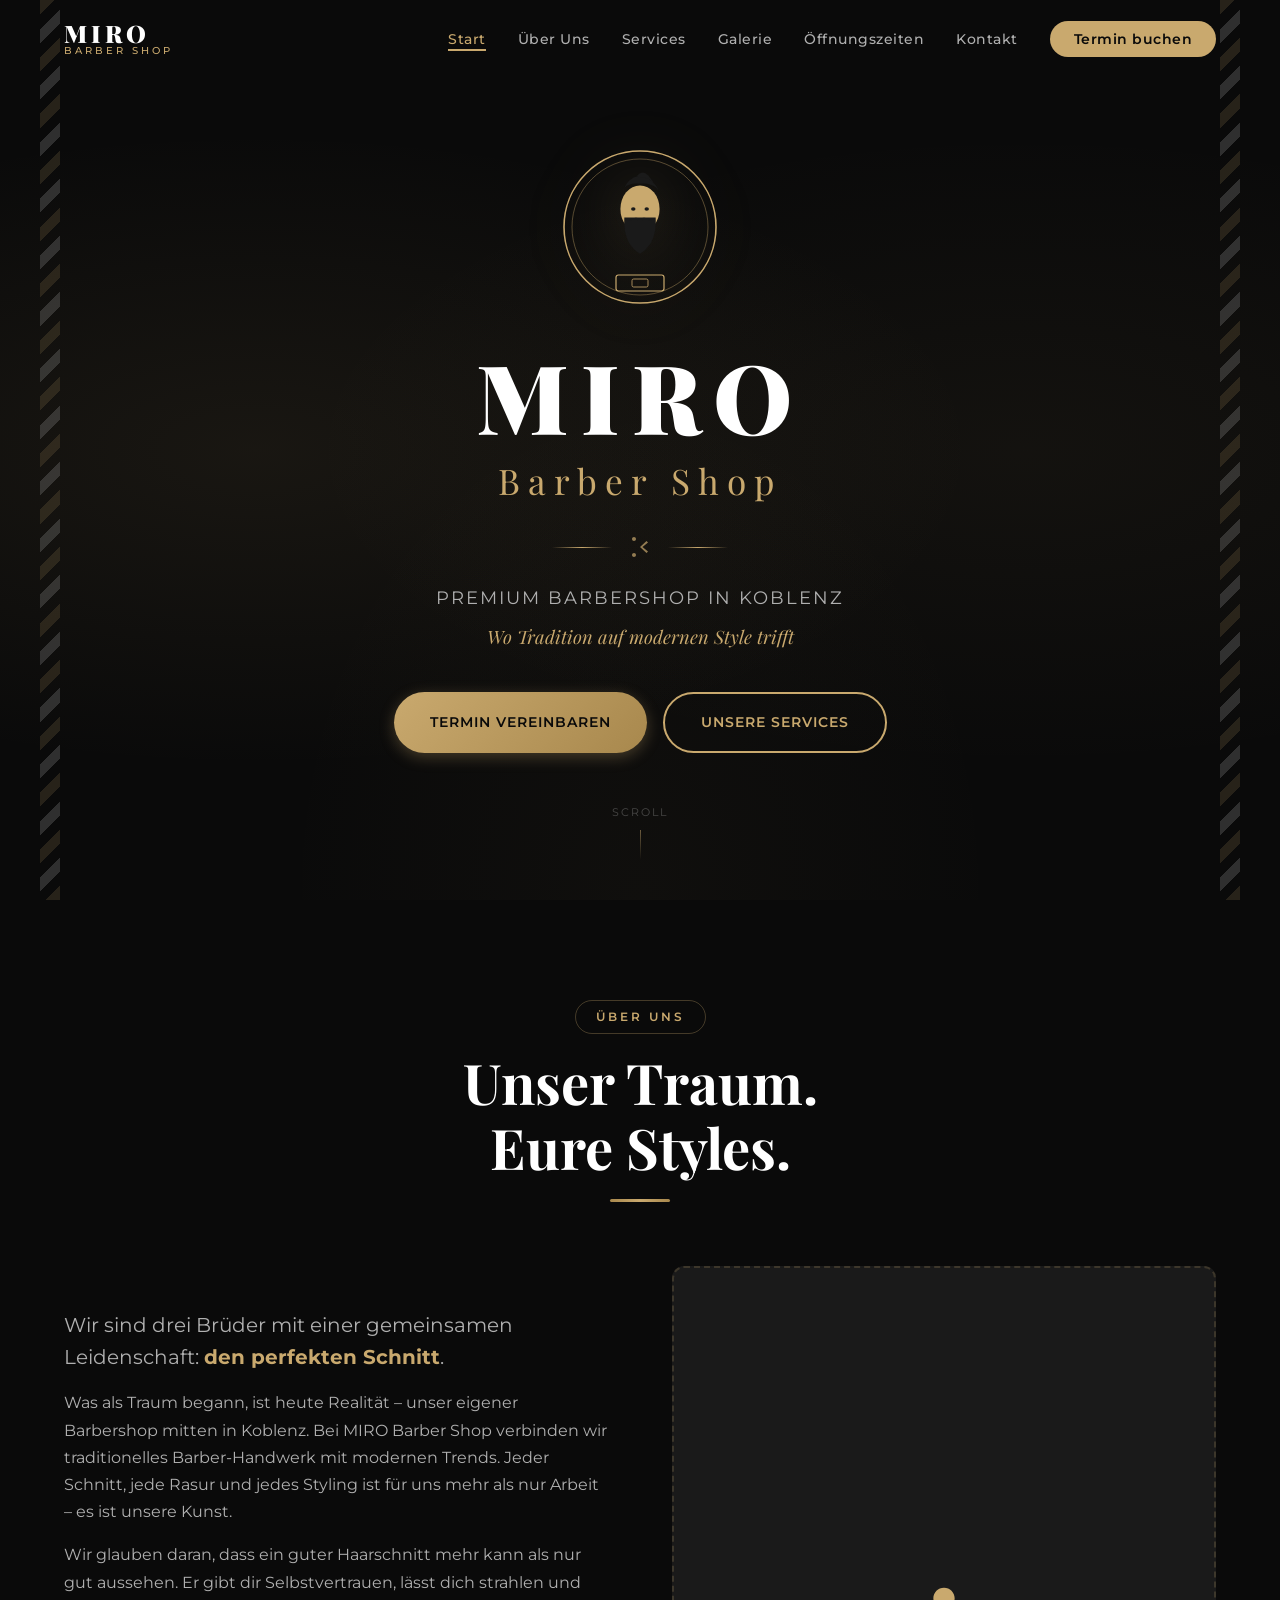
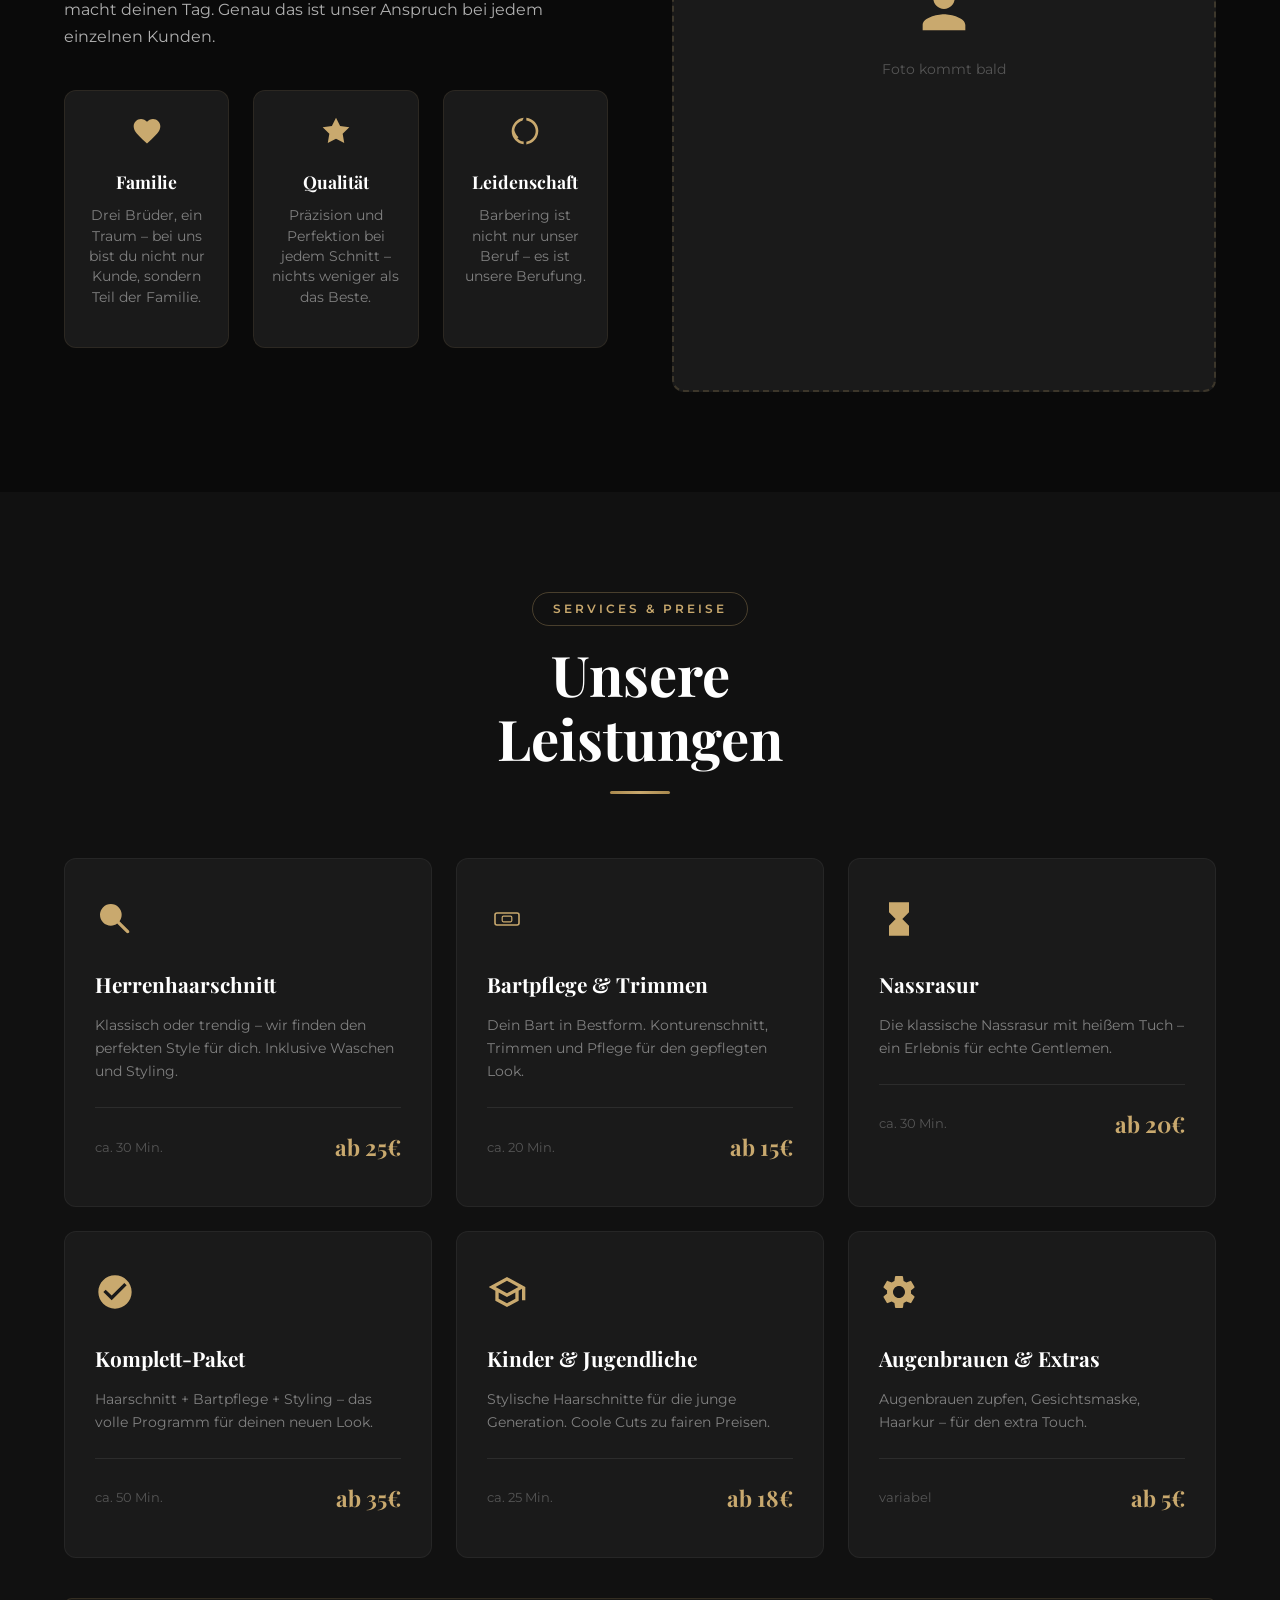
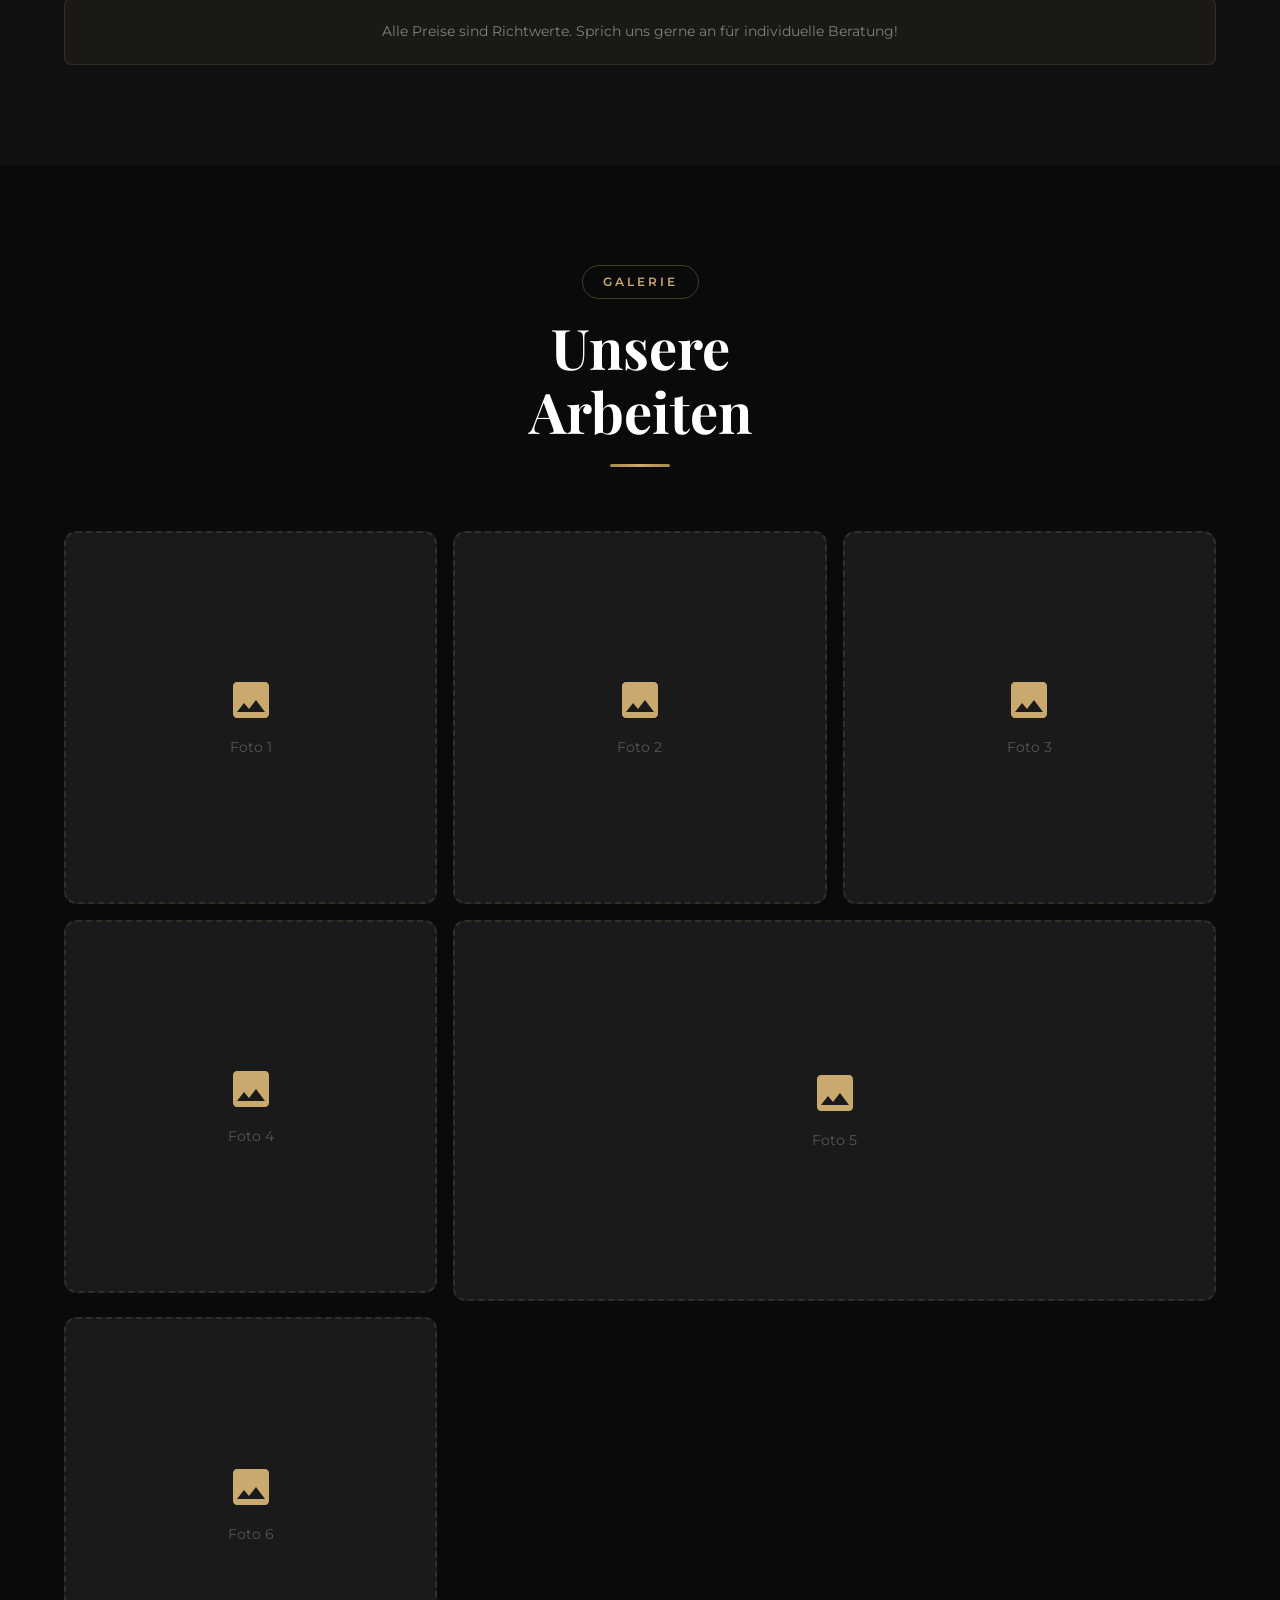
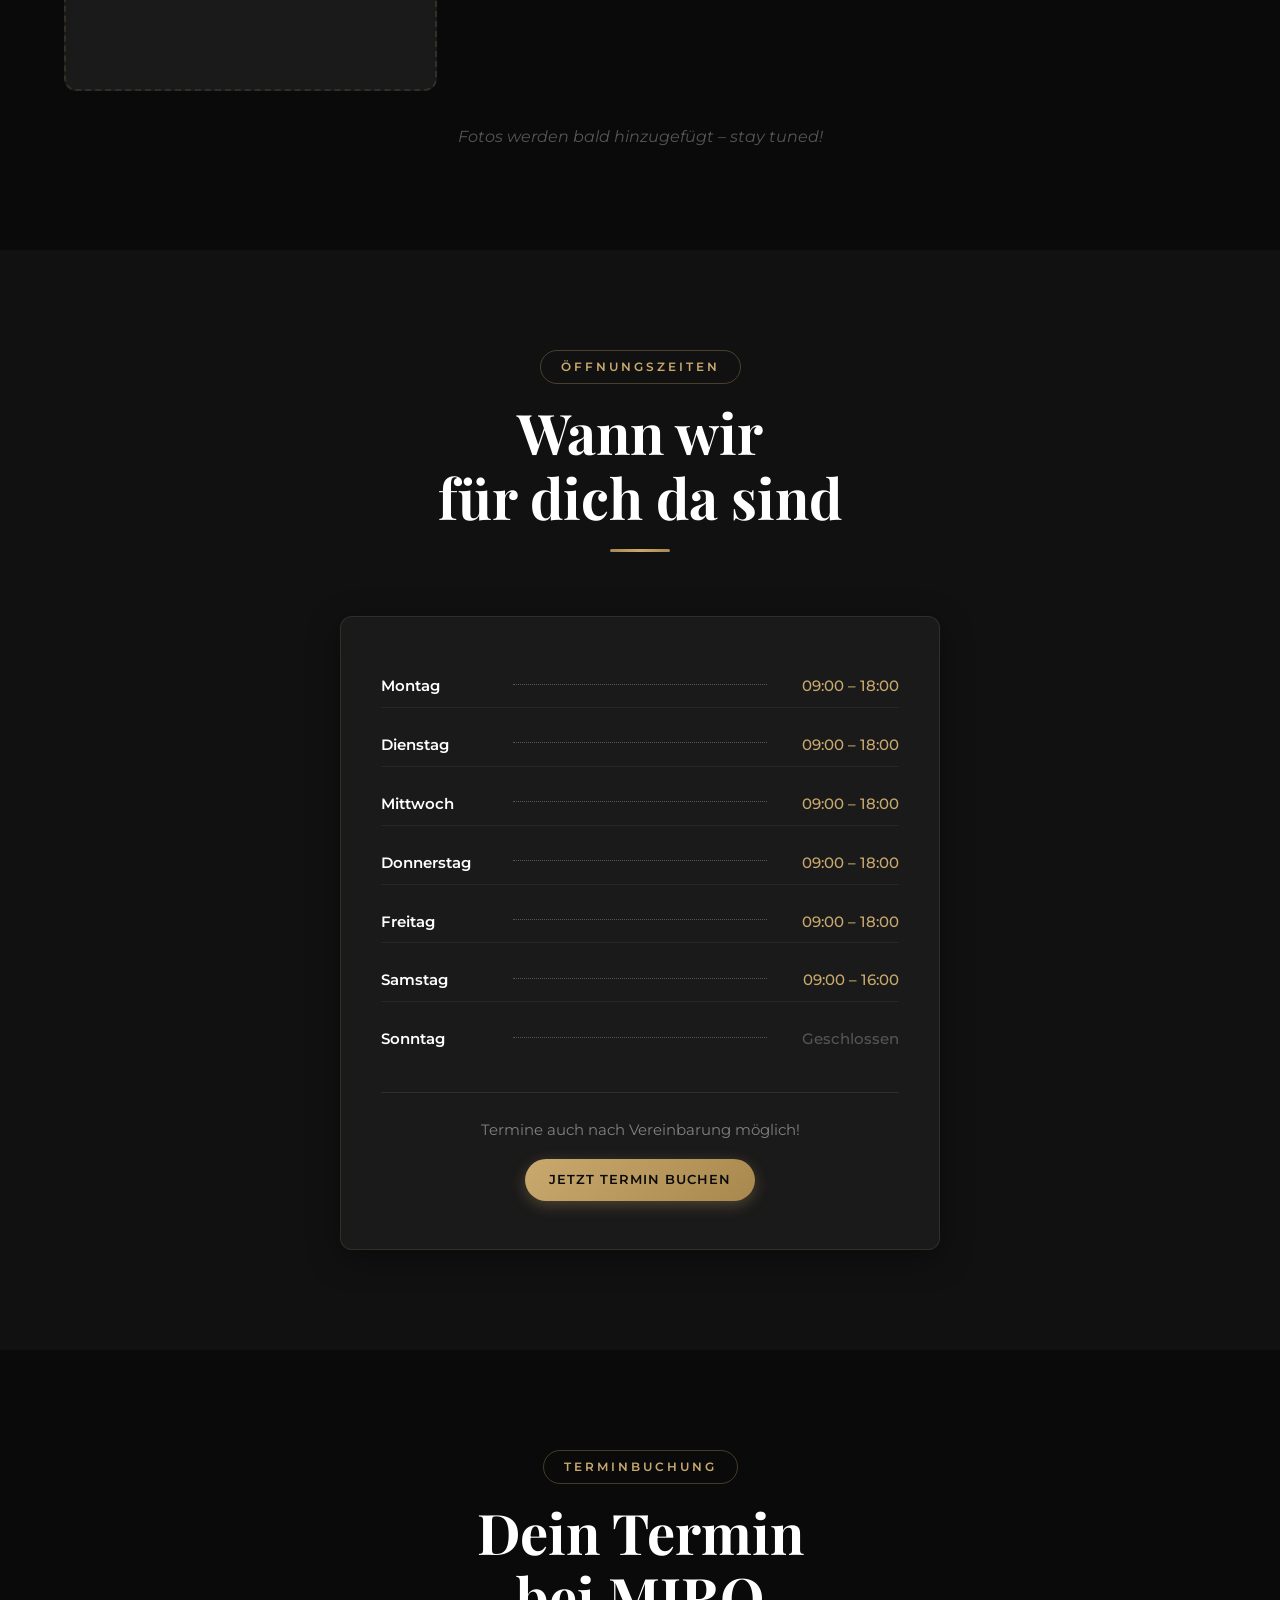
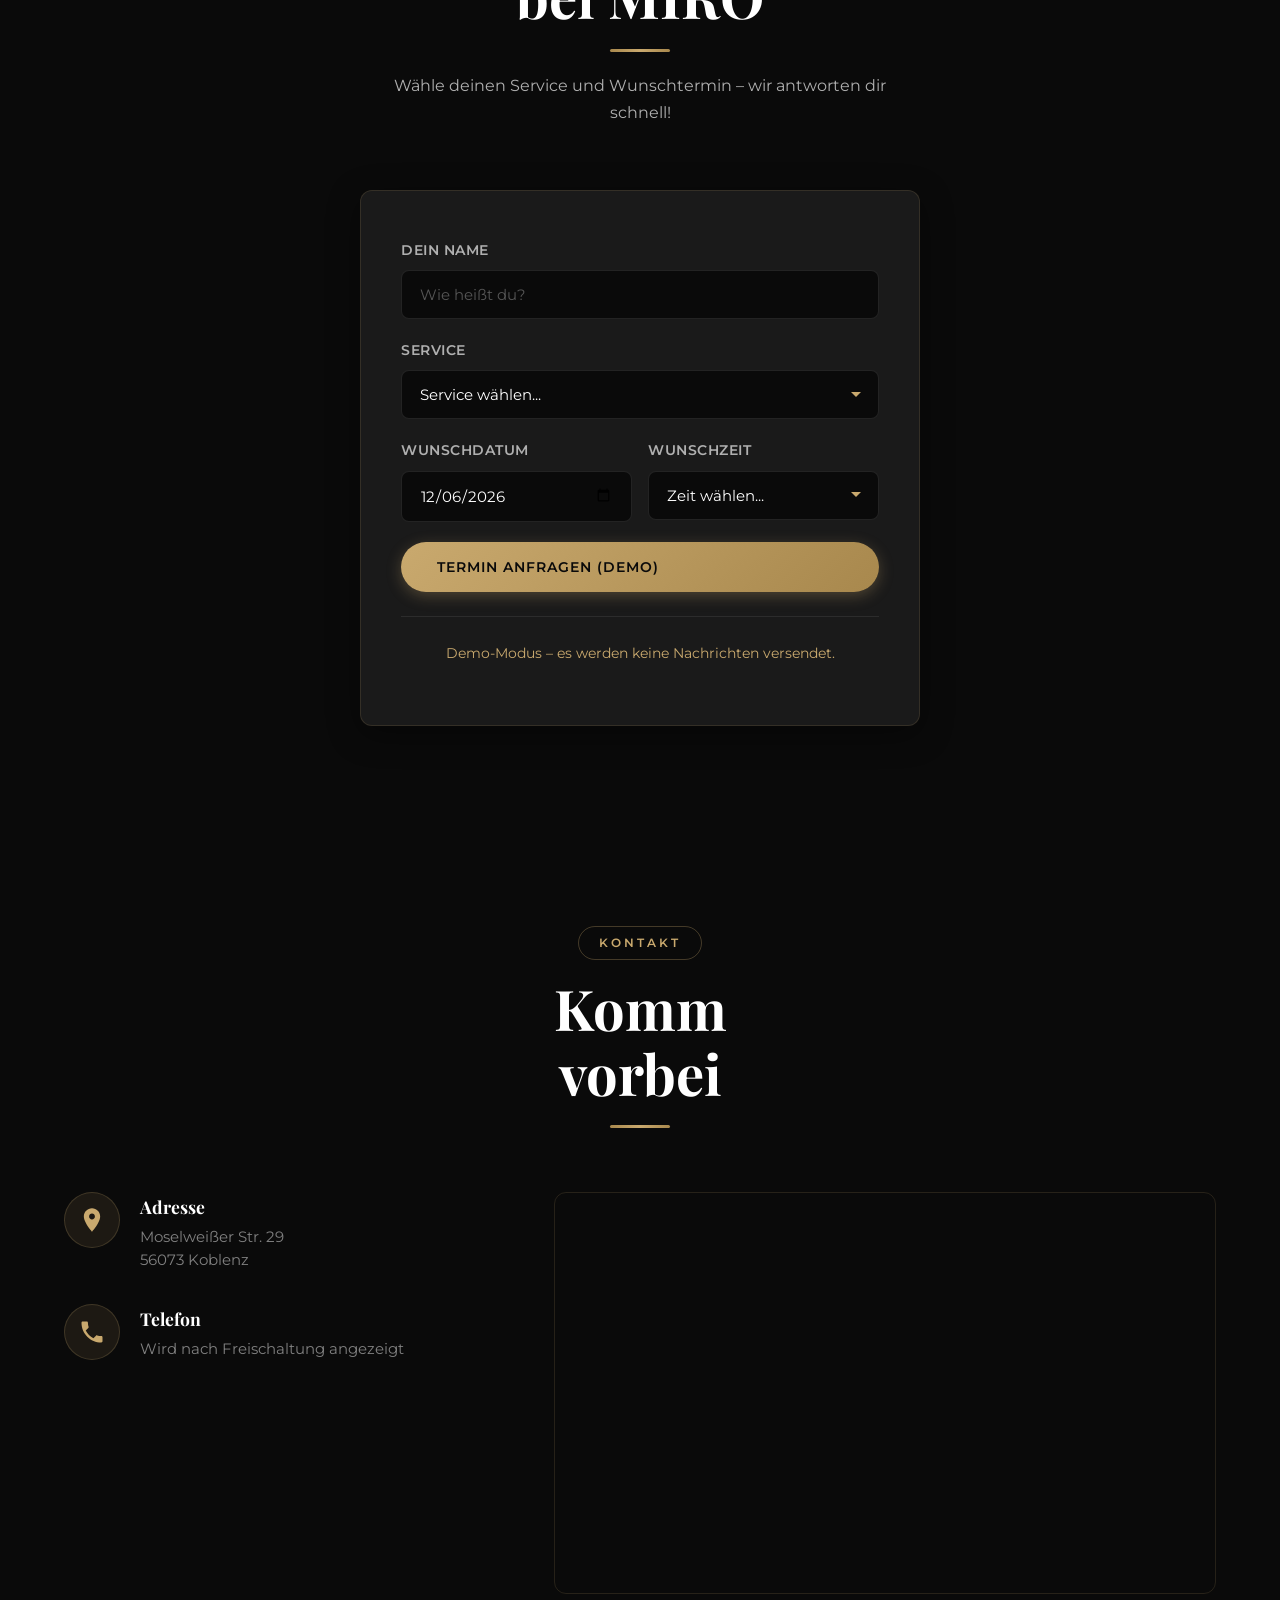
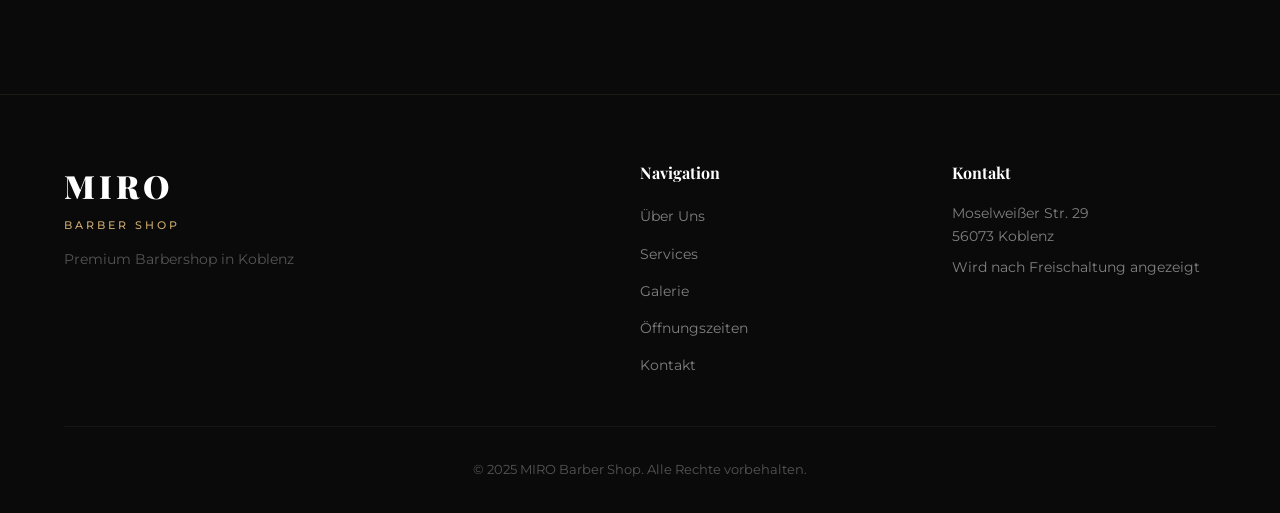
==== index.html @ 80a6acab "Disable all WhatsApp messaging and phone links (Demo-Modus) Prevent any messages from being sent to " ====
<!DOCTYPE html>
<html lang="de">
<head>
  <meta charset="UTF-8">
  <meta name="viewport" content="width=device-width, initial-scale=1.0">
  <title>MIRO Barber Shop | Premium Barbershop in Koblenz</title>
  <meta name="description" content="MIRO Barber Shop in Koblenz – Dein Premium-Barbershop für Herrenhaarschnitte, Bartpflege und klassische Rasuren. Moselweißer Str. 29, 56073 Koblenz.">
  <meta name="keywords" content="Barbershop Koblenz, Friseur Koblenz, Herrenfriseur, Bartpflege, Rasur, MIRO Barber Shop">
  <meta property="og:title" content="MIRO Barber Shop | Premium Barbershop in Koblenz">
  <meta property="og:description" content="Dein Premium-Barbershop für Herrenhaarschnitte, Bartpflege und klassische Rasuren in Koblenz.">
  <meta property="og:type" content="website">
  <link rel="preconnect" href="https://fonts.googleapis.com">
  <link rel="preconnect" href="https://fonts.gstatic.com" crossorigin>
  <link href="https://fonts.googleapis.com/css2?family=Playfair+Display:wght@400;700;900&family=Montserrat:wght@300;400;500;600;700&display=swap" rel="stylesheet">
  <link rel="stylesheet" href="css/style.css">
</head>
<body>

  <!-- Navigation -->
  <nav class="navbar" id="navbar">
    <div class="nav-container">
      <a href="#hero" class="nav-logo">
        <span class="logo-text">MIRO</span>
        <span class="logo-sub">Barber Shop</span>
      </a>
      <button class="nav-toggle" id="navToggle" aria-label="Menü öffnen">
        <span></span>
        <span></span>
        <span></span>
      </button>
      <ul class="nav-menu" id="navMenu">
        <li><a href="#hero" class="nav-link">Start</a></li>
        <li><a href="#about" class="nav-link">Über Uns</a></li>
        <li><a href="#services" class="nav-link">Services</a></li>
        <li><a href="#gallery" class="nav-link">Galerie</a></li>
        <li><a href="#hours" class="nav-link">Öffnungszeiten</a></li>
        <li><a href="#contact" class="nav-link">Kontakt</a></li>
        <li><a href="#booking" class="nav-link nav-cta">Termin buchen</a></li>
      </ul>
    </div>
  </nav>

  <!-- Hero Section -->
  <section class="hero" id="hero">
    <div class="hero-bg-animation"></div>
    <div class="barber-pole barber-pole-left"></div>
    <div class="barber-pole barber-pole-right"></div>
    <div class="hero-content">
      <div class="hero-logo">
        <svg viewBox="0 0 200 200" class="logo-svg" aria-label="MIRO Barber Shop Logo">
          <circle cx="100" cy="100" r="95" fill="none" stroke="#c9a96e" stroke-width="2"/>
          <circle cx="100" cy="100" r="85" fill="none" stroke="#c9a96e" stroke-width="0.5"/>
          <!-- Stylized barber silhouette -->
          <g transform="translate(100,95) scale(0.7)">
            <!-- Head -->
            <ellipse cx="0" cy="-25" rx="35" ry="42" fill="#c9a96e"/>
            <!-- Hair -->
            <path d="M-30,-55 Q-25,-80 0,-85 Q25,-80 35,-55 Q30,-65 20,-68 Q10,-72 0,-70 Q-10,-72 -20,-68 Q-30,-65 -30,-55Z" fill="#1a1a1a"/>
            <path d="M-5,-85 Q5,-95 15,-85 Q20,-78 25,-72 Q15,-80 5,-82 Q-5,-80 -5,-85Z" fill="#1a1a1a"/>
            <!-- Beard -->
            <path d="M-28,-10 Q-30,15 -20,35 Q-10,50 0,55 Q10,50 20,35 Q30,15 28,-10" fill="#1a1a1a"/>
            <!-- Mustache -->
            <path d="M-20,-5 Q-10,-12 0,-8 Q10,-12 20,-5 Q10,-2 0,-5 Q-10,-2 -20,-5Z" fill="#1a1a1a"/>
            <!-- Eyes -->
            <ellipse cx="-12" cy="-25" rx="4" ry="3" fill="#1a1a1a"/>
            <ellipse cx="12" cy="-25" rx="4" ry="3" fill="#1a1a1a"/>
          </g>
          <!-- Razor blade decoration -->
          <rect x="70" y="160" width="60" height="20" rx="3" fill="none" stroke="#c9a96e" stroke-width="1.5"/>
          <rect x="90" y="165" width="20" height="10" rx="2" fill="none" stroke="#c9a96e" stroke-width="1"/>
        </svg>
      </div>
      <h1 class="hero-title">
        <span class="title-line title-line-1">MIRO</span>
        <span class="title-line title-line-2">Barber Shop</span>
      </h1>
      <div class="hero-divider">
        <span class="divider-line"></span>
        <svg class="divider-scissors" viewBox="0 0 24 24" width="24" height="24">
          <path d="M6 2C4.9 2 4 2.9 4 4S4.9 6 6 6 8 5.1 8 4 7.1 2 6 2ZM6 18C4.9 18 4 18.9 4 20S4.9 22 6 22 8 21.1 8 20 7.1 18 6 18ZM14.5 12L20 7.5 18.5 6 12 12 18.5 18 20 16.5 14.5 12Z" fill="#c9a96e"/>
        </svg>
        <span class="divider-line"></span>
      </div>
      <p class="hero-subtitle">Premium Barbershop in Koblenz</p>
      <p class="hero-tagline">Wo Tradition auf modernen Style trifft</p>
      <div class="hero-cta-group">
        <a href="#booking" class="btn btn-primary">Termin vereinbaren</a>
        <a href="#services" class="btn btn-outline">Unsere Services</a>
      </div>
    </div>
    <div class="hero-scroll-indicator">
      <span>Scroll</span>
      <div class="scroll-arrow"></div>
    </div>
  </section>

  <!-- About Section -->
  <section class="section about" id="about">
    <div class="container">
      <div class="section-header fade-in">
        <span class="section-tag">Über Uns</span>
        <h2 class="section-title">Unser Traum.<br>Eure Styles.</h2>
        <div class="section-divider"></div>
      </div>
      <div class="about-grid">
        <div class="about-text fade-in">
          <p class="about-lead">Wir sind drei Brüder mit einer gemeinsamen Leidenschaft: <strong>den perfekten Schnitt</strong>.</p>
          <p>Was als Traum begann, ist heute Realität – unser eigener Barbershop mitten in Koblenz. Bei MIRO Barber Shop verbinden wir traditionelles Barber-Handwerk mit modernen Trends. Jeder Schnitt, jede Rasur und jedes Styling ist für uns mehr als nur Arbeit – es ist unsere Kunst.</p>
          <p>Wir glauben daran, dass ein guter Haarschnitt mehr kann als nur gut aussehen. Er gibt dir Selbstvertrauen, lässt dich strahlen und macht deinen Tag. Genau das ist unser Anspruch bei jedem einzelnen Kunden.</p>
          <div class="about-values">
            <div class="value-item fade-in">
              <div class="value-icon">
                <svg viewBox="0 0 24 24" width="32" height="32"><path d="M12 21.35l-1.45-1.32C5.4 15.36 2 12.28 2 8.5 2 5.42 4.42 3 7.5 3c1.74 0 3.41.81 4.5 2.09C13.09 3.81 14.76 3 16.5 3 19.58 3 22 5.42 22 8.5c0 3.78-3.4 6.86-8.55 11.54L12 21.35z" fill="#c9a96e"/></svg>
              </div>
              <h3>Familie</h3>
              <p>Drei Brüder, ein Traum – bei uns bist du nicht nur Kunde, sondern Teil der Familie.</p>
            </div>
            <div class="value-item fade-in">
              <div class="value-icon">
                <svg viewBox="0 0 24 24" width="32" height="32"><path d="M12 2L15.09 8.26 22 9.27 17 14.14 18.18 21.02 12 17.77 5.82 21.02 7 14.14 2 9.27 8.91 8.26 12 2Z" fill="#c9a96e"/></svg>
              </div>
              <h3>Qualität</h3>
              <p>Präzision und Perfektion bei jedem Schnitt – nichts weniger als das Beste.</p>
            </div>
            <div class="value-item fade-in">
              <div class="value-icon">
                <svg viewBox="0 0 24 24" width="32" height="32"><path d="M13 2.05v2.02c3.95.49 7 3.85 7 7.93 0 3.21-1.92 6-4.72 7.28L13 20v2.05c4.95-.5 8.82-4.72 8.96-9.81L22 12c0-5.18-3.95-9.45-9-9.95zM3.94 11H2.02c.26 2.84 1.65 5.33 3.7 7.04l1.42-1.42C5.69 15.3 4.45 13.3 3.94 11zM11 2.05C6.05 2.55 2.18 6.77 2.04 11.86L2 12c0 5.18 3.95 9.45 9 9.95v-2.02c-3.95-.49-7-3.85-7-7.93 0-3.73 2.56-6.87 6.02-7.75L11 2.05z" fill="#c9a96e"/></svg>
              </div>
              <h3>Leidenschaft</h3>
              <p>Barbering ist nicht nur unser Beruf – es ist unsere Berufung.</p>
            </div>
          </div>
        </div>
        <div class="about-image fade-in">
          <div class="about-image-placeholder">
            <svg viewBox="0 0 24 24" width="64" height="64"><path d="M12 12c2.21 0 4-1.79 4-4s-1.79-4-4-4-4 1.79-4 4 1.79 4 4 4zm0 2c-2.67 0-8 1.34-8 4v2h16v-2c0-2.66-5.33-4-8-4z" fill="#c9a96e"/></svg>
            <p>Foto kommt bald</p>
          </div>
        </div>
      </div>
    </div>
  </section>

  <!-- Services Section -->
  <section class="section services" id="services">
    <div class="container">
      <div class="section-header fade-in">
        <span class="section-tag">Services & Preise</span>
        <h2 class="section-title">Unsere<br>Leistungen</h2>
        <div class="section-divider"></div>
      </div>
      <div class="services-grid">
        <div class="service-card fade-in">
          <div class="service-icon">
            <svg viewBox="0 0 24 24" width="40" height="40"><path d="M9.5 16q-2.725 0-4.612-1.888T3 9.5q0-2.725 1.888-4.612T9.5 3q2.725 0 4.613 1.888T16 9.5q0 1.1-.35 2.075T14.7 13.3l5.6 5.6q.275.275.275.7t-.275.7q-.275.275-.7.275t-.7-.275l-5.6-5.6q-.75.6-1.725.95T9.5 16z" fill="#c9a96e"/></svg>
          </div>
          <h3 class="service-name">Herrenhaarschnitt</h3>
          <p class="service-desc">Klassisch oder trendig – wir finden den perfekten Style für dich. Inklusive Waschen und Styling.</p>
          <div class="service-details">
            <span class="service-duration">ca. 30 Min.</span>
            <span class="service-price">ab 25&euro;</span>
          </div>
        </div>

        <div class="service-card fade-in">
          <div class="service-icon">
            <svg viewBox="0 0 100 100" width="40" height="40"><rect x="20" y="35" width="60" height="30" rx="5" fill="none" stroke="#c9a96e" stroke-width="4"/><rect x="38" y="43" width="24" height="14" rx="3" fill="none" stroke="#c9a96e" stroke-width="3"/></svg>
          </div>
          <h3 class="service-name">Bartpflege & Trimmen</h3>
          <p class="service-desc">Dein Bart in Bestform. Konturenschnitt, Trimmen und Pflege für den gepflegten Look.</p>
          <div class="service-details">
            <span class="service-duration">ca. 20 Min.</span>
            <span class="service-price">ab 15&euro;</span>
          </div>
        </div>

        <div class="service-card fade-in">
          <div class="service-icon">
            <svg viewBox="0 0 24 24" width="40" height="40"><path d="M6 2v6h.01L6 8.01 10 12l-4 4 .01.01H6V22h12v-5.99h-.01L18 16l-4-4 4-3.99-.01-.01H18V2H6z" fill="#c9a96e"/></svg>
          </div>
          <h3 class="service-name">Nassrasur</h3>
          <p class="service-desc">Die klassische Nassrasur mit heißem Tuch – ein Erlebnis für echte Gentlemen.</p>
          <div class="service-details">
            <span class="service-duration">ca. 30 Min.</span>
            <span class="service-price">ab 20&euro;</span>
          </div>
        </div>

        <div class="service-card fade-in">
          <div class="service-icon">
            <svg viewBox="0 0 24 24" width="40" height="40"><path d="M12 2C6.48 2 2 6.48 2 12s4.48 10 10 10 10-4.48 10-10S17.52 2 12 2zm-2 15l-5-5 1.41-1.41L10 14.17l7.59-7.59L19 8l-9 9z" fill="#c9a96e"/></svg>
          </div>
          <h3 class="service-name">Komplett-Paket</h3>
          <p class="service-desc">Haarschnitt + Bartpflege + Styling – das volle Programm für deinen neuen Look.</p>
          <div class="service-details">
            <span class="service-duration">ca. 50 Min.</span>
            <span class="service-price">ab 35&euro;</span>
          </div>
        </div>

        <div class="service-card fade-in">
          <div class="service-icon">
            <svg viewBox="0 0 24 24" width="40" height="40"><path d="M12 3L1 9l4 2.18v6L12 21l7-3.82v-6l2-1.09V17h2V9L12 3zm6.82 6L12 12.72 5.18 9 12 5.28 18.82 9zM17 15.99l-5 2.73-5-2.73v-3.72L12 15l5-2.73v3.72z" fill="#c9a96e"/></svg>
          </div>
          <h3 class="service-name">Kinder & Jugendliche</h3>
          <p class="service-desc">Stylische Haarschnitte für die junge Generation. Coole Cuts zu fairen Preisen.</p>
          <div class="service-details">
            <span class="service-duration">ca. 25 Min.</span>
            <span class="service-price">ab 18&euro;</span>
          </div>
        </div>

        <div class="service-card fade-in">
          <div class="service-icon">
            <svg viewBox="0 0 24 24" width="40" height="40"><path d="M19.14 12.94c.04-.3.06-.61.06-.94 0-.32-.02-.64-.07-.94l2.03-1.58a.49.49 0 00.12-.61l-1.92-3.32a.488.488 0 00-.59-.22l-2.39.96c-.5-.38-1.03-.7-1.62-.94l-.36-2.54a.484.484 0 00-.48-.41h-3.84c-.24 0-.43.17-.47.41l-.36 2.54c-.59.24-1.13.57-1.62.94l-2.39-.96c-.22-.08-.47 0-.59.22L2.74 8.87c-.12.21-.08.47.12.61l2.03 1.58c-.05.3-.07.62-.07.94s.02.64.07.94l-2.03 1.58a.49.49 0 00-.12.61l1.92 3.32c.12.22.37.29.59.22l2.39-.96c.5.38 1.03.7 1.62.94l.36 2.54c.05.24.24.41.48.41h3.84c.24 0 .44-.17.47-.41l.36-2.54c.59-.24 1.13-.56 1.62-.94l2.39.96c.22.08.47 0 .59-.22l1.92-3.32c.12-.22.07-.47-.12-.61l-2.01-1.58zM12 15.6c-1.98 0-3.6-1.62-3.6-3.6s1.62-3.6 3.6-3.6 3.6 1.62 3.6 3.6-1.62 3.6-3.6 3.6z" fill="#c9a96e"/></svg>
          </div>
          <h3 class="service-name">Augenbrauen & Extras</h3>
          <p class="service-desc">Augenbrauen zupfen, Gesichtsmaske, Haarkur – für den extra Touch.</p>
          <div class="service-details">
            <span class="service-duration">variabel</span>
            <span class="service-price">ab 5&euro;</span>
          </div>
        </div>
      </div>
      <div class="services-note fade-in">
        <p>Alle Preise sind Richtwerte. Sprich uns gerne an für individuelle Beratung!</p>
      </div>
    </div>
  </section>

  <!-- Gallery Section -->
  <section class="section gallery" id="gallery">
    <div class="container">
      <div class="section-header fade-in">
        <span class="section-tag">Galerie</span>
        <h2 class="section-title">Unsere<br>Arbeiten</h2>
        <div class="section-divider"></div>
      </div>
      <div class="gallery-grid">
        <div class="gallery-item fade-in">
          <div class="gallery-placeholder">
            <svg viewBox="0 0 24 24" width="48" height="48"><path d="M21 19V5c0-1.1-.9-2-2-2H5c-1.1 0-2 .9-2 2v14c0 1.1.9 2 2 2h14c1.1 0 2-.9 2-2zM8.5 13.5l2.5 3.01L14.5 12l4.5 6H5l3.5-4.5z" fill="#c9a96e"/></svg>
            <span>Foto 1</span>
          </div>
        </div>
        <div class="gallery-item fade-in">
          <div class="gallery-placeholder">
            <svg viewBox="0 0 24 24" width="48" height="48"><path d="M21 19V5c0-1.1-.9-2-2-2H5c-1.1 0-2 .9-2 2v14c0 1.1.9 2 2 2h14c1.1 0 2-.9 2-2zM8.5 13.5l2.5 3.01L14.5 12l4.5 6H5l3.5-4.5z" fill="#c9a96e"/></svg>
            <span>Foto 2</span>
          </div>
        </div>
        <div class="gallery-item fade-in">
          <div class="gallery-placeholder">
            <svg viewBox="0 0 24 24" width="48" height="48"><path d="M21 19V5c0-1.1-.9-2-2-2H5c-1.1 0-2 .9-2 2v14c0 1.1.9 2 2 2h14c1.1 0 2-.9 2-2zM8.5 13.5l2.5 3.01L14.5 12l4.5 6H5l3.5-4.5z" fill="#c9a96e"/></svg>
            <span>Foto 3</span>
          </div>
        </div>
        <div class="gallery-item fade-in">
          <div class="gallery-placeholder">
            <svg viewBox="0 0 24 24" width="48" height="48"><path d="M21 19V5c0-1.1-.9-2-2-2H5c-1.1 0-2 .9-2 2v14c0 1.1.9 2 2 2h14c1.1 0 2-.9 2-2zM8.5 13.5l2.5 3.01L14.5 12l4.5 6H5l3.5-4.5z" fill="#c9a96e"/></svg>
            <span>Foto 4</span>
          </div>
        </div>
        <div class="gallery-item gallery-item-wide fade-in">
          <div class="gallery-placeholder">
            <svg viewBox="0 0 24 24" width="48" height="48"><path d="M21 19V5c0-1.1-.9-2-2-2H5c-1.1 0-2 .9-2 2v14c0 1.1.9 2 2 2h14c1.1 0 2-.9 2-2zM8.5 13.5l2.5 3.01L14.5 12l4.5 6H5l3.5-4.5z" fill="#c9a96e"/></svg>
            <span>Foto 5</span>
          </div>
        </div>
        <div class="gallery-item fade-in">
          <div class="gallery-placeholder">
            <svg viewBox="0 0 24 24" width="48" height="48"><path d="M21 19V5c0-1.1-.9-2-2-2H5c-1.1 0-2 .9-2 2v14c0 1.1.9 2 2 2h14c1.1 0 2-.9 2-2zM8.5 13.5l2.5 3.01L14.5 12l4.5 6H5l3.5-4.5z" fill="#c9a96e"/></svg>
            <span>Foto 6</span>
          </div>
        </div>
      </div>
      <p class="gallery-note fade-in">Fotos werden bald hinzugefügt – stay tuned!</p>
    </div>
  </section>

  <!-- Hours Section -->
  <section class="section hours" id="hours">
    <div class="container">
      <div class="section-header fade-in">
        <span class="section-tag">Öffnungszeiten</span>
        <h2 class="section-title">Wann wir<br>für dich da sind</h2>
        <div class="section-divider"></div>
      </div>
      <div class="hours-card fade-in">
        <div class="hours-grid">
          <div class="hours-row">
            <span class="hours-day">Montag</span>
            <span class="hours-dots"></span>
            <span class="hours-time">09:00 – 18:00</span>
          </div>
          <div class="hours-row">
            <span class="hours-day">Dienstag</span>
            <span class="hours-dots"></span>
            <span class="hours-time">09:00 – 18:00</span>
          </div>
          <div class="hours-row">
            <span class="hours-day">Mittwoch</span>
            <span class="hours-dots"></span>
            <span class="hours-time">09:00 – 18:00</span>
          </div>
          <div class="hours-row">
            <span class="hours-day">Donnerstag</span>
            <span class="hours-dots"></span>
            <span class="hours-time">09:00 – 18:00</span>
          </div>
          <div class="hours-row">
            <span class="hours-day">Freitag</span>
            <span class="hours-dots"></span>
            <span class="hours-time">09:00 – 18:00</span>
          </div>
          <div class="hours-row">
            <span class="hours-day">Samstag</span>
            <span class="hours-dots"></span>
            <span class="hours-time">09:00 – 16:00</span>
          </div>
          <div class="hours-row hours-closed">
            <span class="hours-day">Sonntag</span>
            <span class="hours-dots"></span>
            <span class="hours-time">Geschlossen</span>
          </div>
        </div>
        <div class="hours-note">
          <p>Termine auch nach Vereinbarung möglich!</p>
          <a href="#booking" class="btn btn-primary btn-sm">Jetzt Termin buchen</a>
        </div>
      </div>
    </div>
  </section>

  <!-- Booking Section -->
  <!-- BOOKING_MODE: 'whatsapp' = einfaches WhatsApp-Formular, 'system' = Buchungssystem -->
  <section class="section booking" id="booking" data-booking-mode="whatsapp">
    <div class="container">
      <div class="section-header fade-in">
        <span class="section-tag">Terminbuchung</span>
        <h2 class="section-title">Dein Termin<br>bei MIRO</h2>
        <div class="section-divider"></div>
        <p class="section-subtitle">Wähle deinen Service und Wunschtermin – wir antworten dir schnell!</p>
      </div>

      <!-- Option B: Buchungssystem (hidden by default, aktiviert via data-booking-mode="system") -->
      <div class="booking-system-cta fade-in" id="bookingSystemCta" style="display:none;">
        <p class="booking-system-text">Buche deinen Termin online – wähle Service, Tag und Uhrzeit und erhalte eine Bestätigung per WhatsApp.</p>
        <a href="booking/index.html" class="btn btn-primary btn-lg">Online Termin buchen</a>
        <p class="booking-system-note">Demo-Modus – Buchung ist noch nicht aktiv.</p>
      </div>

      <!-- Option A: WhatsApp-Formular (default) -->
      <div class="booking-card fade-in" id="bookingWhatsapp">
        <form id="bookingForm" class="booking-form">
          <div class="form-group">
            <label for="bookingName">Dein Name</label>
            <input type="text" id="bookingName" placeholder="Wie heißt du?" required>
          </div>
          <div class="form-group">
            <label for="bookingService">Service</label>
            <select id="bookingService" required>
              <option value="">Service wählen...</option>
              <option value="Herrenhaarschnitt">Herrenhaarschnitt (ab 25€)</option>
              <option value="Bartpflege">Bartpflege & Trimmen (ab 15€)</option>
              <option value="Nassrasur">Nassrasur (ab 20€)</option>
              <option value="Komplett-Paket">Komplett-Paket (ab 35€)</option>
              <option value="Kinder/Jugendliche">Kinder & Jugendliche (ab 18€)</option>
              <option value="Sonstiges">Sonstiges</option>
            </select>
          </div>
          <div class="form-row">
            <div class="form-group">
              <label for="bookingDate">Wunschdatum</label>
              <input type="date" id="bookingDate" required>
            </div>
            <div class="form-group">
              <label for="bookingTime">Wunschzeit</label>
              <select id="bookingTime" required>
                <option value="">Zeit wählen...</option>
                <option value="09:00">09:00</option>
                <option value="09:30">09:30</option>
                <option value="10:00">10:00</option>
                <option value="10:30">10:30</option>
                <option value="11:00">11:00</option>
                <option value="11:30">11:30</option>
                <option value="12:00">12:00</option>
                <option value="12:30">12:30</option>
                <option value="13:00">13:00</option>
                <option value="13:30">13:30</option>
                <option value="14:00">14:00</option>
                <option value="14:30">14:30</option>
                <option value="15:00">15:00</option>
                <option value="15:30">15:30</option>
                <option value="16:00">16:00</option>
                <option value="16:30">16:30</option>
                <option value="17:00">17:00</option>
                <option value="17:30">17:30</option>
              </select>
            </div>
          </div>
          <button type="submit" class="btn btn-primary">
            Termin anfragen (Demo)
          </button>
        </form>
        <div class="booking-direct">
          <p style="color: #c9a96e; font-size: 0.9rem;">Demo-Modus – es werden keine Nachrichten versendet.</p>
        </div>
      </div>
    </div>
  </section>

  <script>
    // Booking Mode Switch: Ändere 'whatsapp' zu 'system' um das Buchungssystem zu aktivieren
    (function() {
      const section = document.getElementById('booking');
      const mode = section?.getAttribute('data-booking-mode');
      if (mode === 'system') {
        document.getElementById('bookingWhatsapp')?.style.setProperty('display', 'none');
        document.getElementById('bookingSystemCta')?.style.setProperty('display', 'block');
        // Update title
        const title = section.querySelector('.section-title');
        if (title) title.innerHTML = 'Termin<br>online buchen';
      }
    })();
  </script>

  <!-- Contact Section -->
  <section class="section contact" id="contact">
    <div class="container">
      <div class="section-header fade-in">
        <span class="section-tag">Kontakt</span>
        <h2 class="section-title">Komm<br>vorbei</h2>
        <div class="section-divider"></div>
      </div>
      <div class="contact-grid">
        <div class="contact-info fade-in">
          <div class="contact-item">
            <div class="contact-icon">
              <svg viewBox="0 0 24 24" width="28" height="28"><path d="M12 2C8.13 2 5 5.13 5 9c0 5.25 7 13 7 13s7-7.75 7-13c0-3.87-3.13-7-7-7zm0 9.5c-1.38 0-2.5-1.12-2.5-2.5s1.12-2.5 2.5-2.5 2.5 1.12 2.5 2.5-1.12 2.5-2.5 2.5z" fill="#c9a96e"/></svg>
            </div>
            <div>
              <h3>Adresse</h3>
              <p>Moselweißer Str. 29<br>56073 Koblenz</p>
            </div>
          </div>
          <div class="contact-item">
            <div class="contact-icon">
              <svg viewBox="0 0 24 24" width="28" height="28"><path d="M6.62 10.79c1.44 2.83 3.76 5.14 6.59 6.59l2.2-2.2c.27-.27.67-.36 1.02-.24 1.12.37 2.33.57 3.57.57.55 0 1 .45 1 1V20c0 .55-.45 1-1 1-9.39 0-17-7.61-17-17 0-.55.45-1 1-1h3.5c.55 0 1 .45 1 1 0 1.25.2 2.45.57 3.57.11.35.03.74-.25 1.02l-2.2 2.2z" fill="#c9a96e"/></svg>
            </div>
            <div>
              <h3>Telefon</h3>
              <p>Wird nach Freischaltung angezeigt</p>
            </div>
          </div>
        </div>
        <div class="contact-map fade-in">
          <iframe
            src="https://www.google.com/maps/embed?pb=!1m18!1m12!1m3!1d2534.5!2d7.576!3d50.347!2m3!1f0!2f0!3f0!3m2!1i1024!2i768!4f13.1!3m3!1m2!1s0x47bfbd1e3c5c0b0d%3A0x0!2sMoselwei%C3%9Fer%20Str.%2029%2C%2056073%20Koblenz!5e0!3m2!1sde!2sde!4v1"
            width="100%"
            height="400"
            style="border:0; border-radius: 12px;"
            allowfullscreen=""
            loading="lazy"
            referrerpolicy="no-referrer-when-downgrade"
            title="MIRO Barber Shop Standort">
          </iframe>
        </div>
      </div>
    </div>
  </section>

  <!-- Footer -->
  <footer class="footer">
    <div class="container">
      <div class="footer-grid">
        <div class="footer-brand">
          <span class="footer-logo">MIRO</span>
          <span class="footer-logo-sub">Barber Shop</span>
          <p class="footer-tagline">Premium Barbershop in Koblenz</p>
        </div>
        <div class="footer-links">
          <h4>Navigation</h4>
          <ul>
            <li><a href="#about">Über Uns</a></li>
            <li><a href="#services">Services</a></li>
            <li><a href="#gallery">Galerie</a></li>
            <li><a href="#hours">Öffnungszeiten</a></li>
            <li><a href="#contact">Kontakt</a></li>
          </ul>
        </div>
        <div class="footer-contact">
          <h4>Kontakt</h4>
          <p>Moselweißer Str. 29<br>56073 Koblenz</p>
          <p>Wird nach Freischaltung angezeigt</p>
        </div>
      </div>
      <div class="footer-bottom">
        <p>&copy; 2025 MIRO Barber Shop. Alle Rechte vorbehalten.</p>
      </div>
    </div>
  </footer>

  <!-- Floating WhatsApp Button (deaktiviert im Demo-Modus) -->

  <script src="js/main.js"></script>
</body>
</html>
---- css/style.css ----
/* ============================================
   MIRO Barber Shop – Premium Stylesheet
   ============================================ */

/* --- CSS Variables --- */
:root {
  --bg-primary: #0a0a0a;
  --bg-secondary: #111111;
  --bg-card: #1a1a1a;
  --bg-card-hover: #222222;
  --gold: #c9a96e;
  --gold-light: #d4b97a;
  --gold-dark: #a8884d;
  --white: #ffffff;
  --gray-100: #f5f5f5;
  --gray-200: #e0e0e0;
  --gray-300: #b0b0b0;
  --gray-400: #808080;
  --gray-500: #555555;
  --font-heading: 'Playfair Display', Georgia, serif;
  --font-body: 'Montserrat', 'Segoe UI', sans-serif;
  --transition: 0.3s cubic-bezier(0.4, 0, 0.2, 1);
  --shadow: 0 8px 32px rgba(0, 0, 0, 0.4);
  --shadow-gold: 0 4px 20px rgba(201, 169, 110, 0.15);
  --radius: 12px;
  --radius-sm: 8px;
}

/* --- Reset & Base --- */
*,
*::before,
*::after {
  margin: 0;
  padding: 0;
  box-sizing: border-box;
}

html {
  scroll-behavior: smooth;
  font-size: 16px;
}

body {
  font-family: var(--font-body);
  background: var(--bg-primary);
  color: var(--gray-200);
  line-height: 1.7;
  overflow-x: hidden;
  -webkit-font-smoothing: antialiased;
}

a {
  color: var(--gold);
  text-decoration: none;
  transition: color var(--transition);
}

a:hover {
  color: var(--gold-light);
}

img {
  max-width: 100%;
  height: auto;
  display: block;
}

/* --- Container --- */
.container {
  max-width: 1200px;
  margin: 0 auto;
  padding: 0 24px;
}

/* --- Section --- */
.section {
  padding: 100px 0;
  position: relative;
}

.section:nth-child(even) {
  background: var(--bg-secondary);
}

.section-header {
  text-align: center;
  margin-bottom: 64px;
}

.section-tag {
  display: inline-block;
  font-family: var(--font-body);
  font-size: 0.75rem;
  font-weight: 600;
  letter-spacing: 3px;
  text-transform: uppercase;
  color: var(--gold);
  margin-bottom: 16px;
  position: relative;
  padding: 6px 20px;
  border: 1px solid rgba(201, 169, 110, 0.3);
  border-radius: 30px;
}

.section-title {
  font-family: var(--font-heading);
  font-size: clamp(2.2rem, 5vw, 3.5rem);
  font-weight: 700;
  color: var(--white);
  line-height: 1.15;
  margin-bottom: 20px;
}

.section-divider {
  width: 60px;
  height: 3px;
  background: linear-gradient(90deg, var(--gold-dark), var(--gold), var(--gold-dark));
  margin: 0 auto;
  border-radius: 2px;
}

.section-subtitle {
  color: var(--gray-300);
  max-width: 500px;
  margin: 20px auto 0;
  font-size: 1rem;
}

/* ============================================
   NAVIGATION
   ============================================ */
.navbar {
  position: fixed;
  top: 0;
  left: 0;
  right: 0;
  z-index: 1000;
  padding: 20px 0;
  transition: all var(--transition);
}

.navbar.scrolled {
  background: rgba(10, 10, 10, 0.95);
  backdrop-filter: blur(20px);
  -webkit-backdrop-filter: blur(20px);
  padding: 12px 0;
  box-shadow: 0 2px 20px rgba(0, 0, 0, 0.5);
}

.nav-container {
  max-width: 1200px;
  margin: 0 auto;
  padding: 0 24px;
  display: flex;
  align-items: center;
  justify-content: space-between;
}

.nav-logo {
  display: flex;
  flex-direction: column;
  text-decoration: none;
  line-height: 1.1;
}

.logo-text {
  font-family: var(--font-heading);
  font-size: 1.5rem;
  font-weight: 900;
  color: var(--white);
  letter-spacing: 4px;
}

.logo-sub {
  font-family: var(--font-body);
  font-size: 0.6rem;
  font-weight: 500;
  color: var(--gold);
  letter-spacing: 3px;
  text-transform: uppercase;
}

.nav-menu {
  display: flex;
  align-items: center;
  gap: 32px;
  list-style: none;
}

.nav-link {
  font-size: 0.85rem;
  font-weight: 500;
  color: var(--gray-300);
  text-decoration: none;
  letter-spacing: 0.5px;
  transition: color var(--transition);
  position: relative;
}

.nav-link::after {
  content: '';
  position: absolute;
  bottom: -4px;
  left: 0;
  width: 0;
  height: 2px;
  background: var(--gold);
  transition: width var(--transition);
}

.nav-link:hover {
  color: var(--white);
}

.nav-link:hover::after {
  width: 100%;
}

.nav-link.active {
  color: var(--gold);
}

.nav-link.active::after {
  width: 100%;
}

.nav-cta {
  background: var(--gold);
  color: var(--bg-primary) !important;
  padding: 10px 24px;
  border-radius: 30px;
  font-weight: 600;
  transition: all var(--transition);
}

.nav-cta::after {
  display: none;
}

.nav-cta:hover {
  background: var(--gold-light);
  color: var(--bg-primary) !important;
  transform: translateY(-2px);
  box-shadow: var(--shadow-gold);
}

/* Hamburger */
.nav-toggle {
  display: none;
  flex-direction: column;
  gap: 5px;
  background: none;
  border: none;
  cursor: pointer;
  padding: 8px;
  z-index: 1001;
}

.nav-toggle span {
  display: block;
  width: 24px;
  height: 2px;
  background: var(--white);
  transition: all var(--transition);
  border-radius: 2px;
}

.nav-toggle.active span:nth-child(1) {
  transform: rotate(45deg) translate(5px, 5px);
}

.nav-toggle.active span:nth-child(2) {
  opacity: 0;
}

.nav-toggle.active span:nth-child(3) {
  transform: rotate(-45deg) translate(5px, -5px);
}

/* ============================================
   HERO
   ============================================ */
.hero {
  min-height: 100vh;
  display: flex;
  align-items: center;
  justify-content: center;
  position: relative;
  overflow: hidden;
  background: var(--bg-primary);
}

.hero-bg-animation {
  position: absolute;
  inset: 0;
  background:
    radial-gradient(ellipse at 20% 50%, rgba(201, 169, 110, 0.08) 0%, transparent 50%),
    radial-gradient(ellipse at 80% 50%, rgba(201, 169, 110, 0.05) 0%, transparent 50%),
    radial-gradient(ellipse at 50% 100%, rgba(201, 169, 110, 0.03) 0%, transparent 40%);
  animation: heroGlow 8s ease-in-out infinite alternate;
}

@keyframes heroGlow {
  0% { opacity: 0.6; }
  100% { opacity: 1; }
}

/* Barber Pole */
.barber-pole {
  position: absolute;
  width: 20px;
  height: 100%;
  top: 0;
  overflow: hidden;
  opacity: 0.15;
}

.barber-pole-left {
  left: 40px;
}

.barber-pole-right {
  right: 40px;
}

.barber-pole::before {
  content: '';
  position: absolute;
  width: 100%;
  height: 200%;
  top: -100%;
  background: repeating-linear-gradient(
    -45deg,
    #c9a96e 0px,
    #c9a96e 10px,
    transparent 10px,
    transparent 20px,
    #fff 20px,
    #fff 30px,
    transparent 30px,
    transparent 40px
  );
  animation: barberPole 3s linear infinite;
}

@keyframes barberPole {
  0% { transform: translateY(0); }
  100% { transform: translateY(40px); }
}

.hero-content {
  text-align: center;
  position: relative;
  z-index: 2;
  padding: 0 24px;
}

.hero-logo {
  margin-bottom: 32px;
}

.logo-svg {
  width: 160px;
  height: 160px;
  margin: 0 auto;
  animation: logoFloat 6s ease-in-out infinite;
  filter: drop-shadow(0 0 30px rgba(201, 169, 110, 0.2));
}

@keyframes logoFloat {
  0%, 100% { transform: translateY(0); }
  50% { transform: translateY(-10px); }
}

.hero-title {
  display: flex;
  flex-direction: column;
  align-items: center;
}

.title-line {
  display: block;
}

.title-line-1 {
  font-family: var(--font-heading);
  font-size: clamp(3rem, 10vw, 6rem);
  font-weight: 900;
  color: var(--white);
  letter-spacing: 12px;
  line-height: 1;
}

.title-line-2 {
  font-family: var(--font-heading);
  font-size: clamp(1.2rem, 4vw, 2.2rem);
  font-weight: 400;
  color: var(--gold);
  letter-spacing: 8px;
  margin-top: 8px;
}

.hero-divider {
  display: flex;
  align-items: center;
  justify-content: center;
  gap: 16px;
  margin: 24px 0;
}

.divider-line {
  width: 60px;
  height: 1px;
  background: linear-gradient(90deg, transparent, var(--gold), transparent);
}

.divider-scissors {
  opacity: 0.7;
}

.hero-subtitle {
  font-family: var(--font-body);
  font-size: 1.1rem;
  font-weight: 400;
  color: var(--gray-300);
  letter-spacing: 2px;
  text-transform: uppercase;
  margin-bottom: 8px;
}

.hero-tagline {
  font-family: var(--font-heading);
  font-size: 1.15rem;
  font-style: italic;
  color: var(--gold);
  opacity: 0.8;
  margin-bottom: 40px;
}

.hero-cta-group {
  display: flex;
  gap: 16px;
  justify-content: center;
  flex-wrap: wrap;
}

/* Scroll Indicator */
.hero-scroll-indicator {
  position: absolute;
  bottom: 40px;
  left: 50%;
  transform: translateX(-50%);
  display: flex;
  flex-direction: column;
  align-items: center;
  gap: 8px;
  opacity: 0.5;
  animation: scrollBounce 2s ease-in-out infinite;
}

.hero-scroll-indicator span {
  font-size: 0.7rem;
  letter-spacing: 2px;
  text-transform: uppercase;
  color: var(--gray-400);
}

.scroll-arrow {
  width: 1px;
  height: 30px;
  background: linear-gradient(to bottom, var(--gold), transparent);
}

@keyframes scrollBounce {
  0%, 100% { transform: translateX(-50%) translateY(0); }
  50% { transform: translateX(-50%) translateY(8px); }
}

/* ============================================
   BUTTONS
   ============================================ */
.btn {
  display: inline-flex;
  align-items: center;
  gap: 10px;
  padding: 16px 36px;
  font-family: var(--font-body);
  font-size: 0.9rem;
  font-weight: 600;
  letter-spacing: 1px;
  text-transform: uppercase;
  text-decoration: none;
  border: none;
  border-radius: 50px;
  cursor: pointer;
  transition: all var(--transition);
  position: relative;
  overflow: hidden;
}

.btn-primary {
  background: linear-gradient(135deg, var(--gold), var(--gold-dark));
  color: var(--bg-primary);
  box-shadow: 0 4px 15px rgba(201, 169, 110, 0.3);
}

.btn-primary:hover {
  transform: translateY(-3px);
  box-shadow: 0 8px 25px rgba(201, 169, 110, 0.4);
  color: var(--bg-primary);
}

.btn-outline {
  background: transparent;
  color: var(--gold);
  border: 2px solid var(--gold);
}

.btn-outline:hover {
  background: var(--gold);
  color: var(--bg-primary);
  transform: translateY(-3px);
}

.btn-whatsapp {
  background: #25D366;
  color: var(--white);
  font-size: 1rem;
  padding: 18px 40px;
  width: 100%;
  justify-content: center;
  box-shadow: 0 4px 15px rgba(37, 211, 102, 0.3);
}

.btn-whatsapp:hover {
  background: #20bd5a;
  transform: translateY(-3px);
  box-shadow: 0 8px 25px rgba(37, 211, 102, 0.4);
  color: var(--white);
}

.btn-sm {
  padding: 10px 24px;
  font-size: 0.8rem;
}

/* ============================================
   ABOUT
   ============================================ */
.about-grid {
  display: grid;
  grid-template-columns: 1fr 1fr;
  gap: 64px;
  align-items: center;
}

.about-lead {
  font-size: 1.25rem;
  color: var(--white);
  margin-bottom: 20px;
  line-height: 1.6;
}

.about-lead strong {
  color: var(--gold);
}

.about-text p {
  margin-bottom: 16px;
  color: var(--gray-300);
}

.about-values {
  display: grid;
  grid-template-columns: repeat(3, 1fr);
  gap: 24px;
  margin-top: 40px;
}

.value-item {
  text-align: center;
  padding: 24px 16px;
  background: var(--bg-card);
  border-radius: var(--radius);
  border: 1px solid rgba(201, 169, 110, 0.1);
  transition: all var(--transition);
}

.value-item:hover {
  transform: translateY(-4px);
  border-color: rgba(201, 169, 110, 0.3);
  box-shadow: var(--shadow-gold);
}

.value-icon {
  margin-bottom: 12px;
}

.value-item h3 {
  font-family: var(--font-heading);
  font-size: 1.1rem;
  color: var(--white);
  margin-bottom: 8px;
}

.value-item p {
  font-size: 0.85rem;
  color: var(--gray-400);
  line-height: 1.5;
}

.about-image {
  display: flex;
  align-items: center;
  justify-content: center;
}

.about-image-placeholder {
  width: 100%;
  aspect-ratio: 3/4;
  background: var(--bg-card);
  border-radius: var(--radius);
  border: 2px dashed rgba(201, 169, 110, 0.2);
  display: flex;
  flex-direction: column;
  align-items: center;
  justify-content: center;
  gap: 16px;
  color: var(--gray-500);
  font-size: 0.9rem;
}

/* ============================================
   SERVICES
   ============================================ */
.services-grid {
  display: grid;
  grid-template-columns: repeat(3, 1fr);
  gap: 24px;
}

.service-card {
  background: var(--bg-card);
  border-radius: var(--radius);
  padding: 40px 30px;
  border: 1px solid rgba(255, 255, 255, 0.05);
  transition: all var(--transition);
  position: relative;
  overflow: hidden;
}

.service-card::before {
  content: '';
  position: absolute;
  top: 0;
  left: 0;
  right: 0;
  height: 3px;
  background: linear-gradient(90deg, var(--gold-dark), var(--gold), var(--gold-dark));
  opacity: 0;
  transition: opacity var(--transition);
}

.service-card:hover {
  transform: translateY(-8px);
  border-color: rgba(201, 169, 110, 0.2);
  box-shadow: var(--shadow);
}

.service-card:hover::before {
  opacity: 1;
}

.service-icon {
  margin-bottom: 20px;
}

.service-name {
  font-family: var(--font-heading);
  font-size: 1.3rem;
  color: var(--white);
  margin-bottom: 12px;
}

.service-desc {
  font-size: 0.9rem;
  color: var(--gray-400);
  line-height: 1.6;
  margin-bottom: 24px;
}

.service-details {
  display: flex;
  justify-content: space-between;
  align-items: center;
  padding-top: 20px;
  border-top: 1px solid rgba(255, 255, 255, 0.08);
}

.service-duration {
  font-size: 0.8rem;
  color: var(--gray-500);
}

.service-price {
  font-family: var(--font-heading);
  font-size: 1.4rem;
  font-weight: 700;
  color: var(--gold);
}

.services-note {
  text-align: center;
  margin-top: 40px;
  padding: 20px;
  background: rgba(201, 169, 110, 0.05);
  border: 1px solid rgba(201, 169, 110, 0.15);
  border-radius: var(--radius-sm);
}

.services-note p {
  color: var(--gray-400);
  font-size: 0.9rem;
}

/* ============================================
   GALLERY
   ============================================ */
.gallery-grid {
  display: grid;
  grid-template-columns: repeat(3, 1fr);
  gap: 16px;
}

.gallery-item {
  border-radius: var(--radius);
  overflow: hidden;
  aspect-ratio: 1;
  transition: transform var(--transition);
}

.gallery-item:hover {
  transform: scale(1.02);
}

.gallery-item-wide {
  grid-column: span 2;
  aspect-ratio: 2/1;
}

.gallery-placeholder {
  width: 100%;
  height: 100%;
  background: var(--bg-card);
  border: 2px dashed rgba(201, 169, 110, 0.15);
  border-radius: var(--radius);
  display: flex;
  flex-direction: column;
  align-items: center;
  justify-content: center;
  gap: 12px;
  color: var(--gray-500);
  font-size: 0.85rem;
}

.gallery-note {
  text-align: center;
  margin-top: 32px;
  color: var(--gray-500);
  font-style: italic;
}

/* ============================================
   HOURS
   ============================================ */
.hours-card {
  max-width: 600px;
  margin: 0 auto;
  background: var(--bg-card);
  border-radius: var(--radius);
  padding: 48px 40px;
  border: 1px solid rgba(201, 169, 110, 0.15);
  box-shadow: var(--shadow);
}

.hours-grid {
  display: flex;
  flex-direction: column;
  gap: 16px;
}

.hours-row {
  display: flex;
  align-items: center;
  gap: 12px;
  padding: 8px 0;
  border-bottom: 1px solid rgba(255, 255, 255, 0.05);
}

.hours-row:last-child {
  border-bottom: none;
}

.hours-day {
  font-weight: 600;
  color: var(--white);
  min-width: 120px;
  font-size: 0.95rem;
}

.hours-dots {
  flex: 1;
  border-bottom: 1px dotted var(--gray-500);
  margin-bottom: 4px;
}

.hours-time {
  color: var(--gold);
  font-weight: 500;
  font-size: 0.95rem;
  text-align: right;
  min-width: 120px;
}

.hours-closed .hours-time {
  color: var(--gray-500);
}

.hours-note {
  margin-top: 32px;
  padding-top: 24px;
  border-top: 1px solid rgba(201, 169, 110, 0.15);
  text-align: center;
}

.hours-note p {
  color: var(--gray-400);
  margin-bottom: 16px;
  font-size: 0.95rem;
}

/* ============================================
   BOOKING
   ============================================ */
.booking-card {
  max-width: 560px;
  margin: 0 auto;
  background: var(--bg-card);
  border-radius: var(--radius);
  padding: 48px 40px;
  border: 1px solid rgba(201, 169, 110, 0.15);
  box-shadow: var(--shadow);
}

.booking-form {
  display: flex;
  flex-direction: column;
  gap: 20px;
}

.form-group {
  display: flex;
  flex-direction: column;
  gap: 8px;
}

.form-group label {
  font-size: 0.85rem;
  font-weight: 600;
  color: var(--gray-300);
  letter-spacing: 0.5px;
  text-transform: uppercase;
}

.form-group input,
.form-group select {
  padding: 14px 18px;
  background: var(--bg-primary);
  border: 1px solid rgba(255, 255, 255, 0.1);
  border-radius: var(--radius-sm);
  color: var(--white);
  font-family: var(--font-body);
  font-size: 0.95rem;
  transition: border-color var(--transition);
  -webkit-appearance: none;
}

.form-group input:focus,
.form-group select:focus {
  outline: none;
  border-color: var(--gold);
  box-shadow: 0 0 0 3px rgba(201, 169, 110, 0.1);
}

.form-group input::placeholder {
  color: var(--gray-500);
}

.form-group select {
  cursor: pointer;
  background-image: url("data:image/svg+xml,%3Csvg xmlns='http://www.w3.org/2000/svg' width='12' height='12' viewBox='0 0 12 12'%3E%3Cpath fill='%23c9a96e' d='M6 8L1 3h10z'/%3E%3C/svg%3E");
  background-repeat: no-repeat;
  background-position: right 16px center;
  padding-right: 40px;
}

.form-group select option {
  background: var(--bg-primary);
  color: var(--white);
}

.form-row {
  display: grid;
  grid-template-columns: 1fr 1fr;
  gap: 16px;
}

.booking-direct {
  margin-top: 24px;
  padding-top: 24px;
  border-top: 1px solid rgba(255, 255, 255, 0.08);
  text-align: center;
}

.booking-direct p {
  font-size: 0.85rem;
  color: var(--gray-500);
  margin-bottom: 12px;
}

.booking-direct-links {
  display: flex;
  gap: 12px;
  justify-content: center;
}

/* ============================================
   CONTACT
   ============================================ */
.contact-grid {
  display: grid;
  grid-template-columns: 1fr 1.5fr;
  gap: 48px;
  align-items: start;
}

.contact-info {
  display: flex;
  flex-direction: column;
  gap: 32px;
}

.contact-item {
  display: flex;
  gap: 20px;
  align-items: flex-start;
}

.contact-icon {
  flex-shrink: 0;
  width: 56px;
  height: 56px;
  display: flex;
  align-items: center;
  justify-content: center;
  background: rgba(201, 169, 110, 0.1);
  border-radius: 50%;
  border: 1px solid rgba(201, 169, 110, 0.2);
}

.contact-item h3 {
  font-family: var(--font-heading);
  font-size: 1.1rem;
  color: var(--white);
  margin-bottom: 4px;
}

.contact-item p {
  color: var(--gray-400);
  font-size: 0.95rem;
  line-height: 1.5;
}

.contact-item a {
  color: var(--gold);
}

.contact-map {
  border-radius: var(--radius);
  overflow: hidden;
  border: 1px solid rgba(201, 169, 110, 0.15);
}

.contact-map iframe {
  display: block;
}

/* ============================================
   FOOTER
   ============================================ */
.footer {
  background: var(--bg-primary);
  border-top: 1px solid rgba(201, 169, 110, 0.1);
  padding: 64px 0 32px;
}

.footer-grid {
  display: grid;
  grid-template-columns: 2fr 1fr 1fr;
  gap: 48px;
  margin-bottom: 48px;
}

.footer-logo {
  font-family: var(--font-heading);
  font-size: 2rem;
  font-weight: 900;
  color: var(--white);
  letter-spacing: 4px;
  display: block;
}

.footer-logo-sub {
  font-family: var(--font-body);
  font-size: 0.7rem;
  font-weight: 500;
  color: var(--gold);
  letter-spacing: 3px;
  text-transform: uppercase;
  display: block;
  margin-top: 2px;
}

.footer-tagline {
  color: var(--gray-500);
  font-size: 0.9rem;
  margin-top: 12px;
}

.footer-links h4,
.footer-contact h4 {
  font-family: var(--font-heading);
  color: var(--white);
  font-size: 1rem;
  margin-bottom: 16px;
}

.footer-links ul {
  list-style: none;
  display: flex;
  flex-direction: column;
  gap: 10px;
}

.footer-links a {
  color: var(--gray-400);
  font-size: 0.9rem;
  transition: color var(--transition);
}

.footer-links a:hover {
  color: var(--gold);
}

.footer-contact p {
  color: var(--gray-400);
  font-size: 0.9rem;
  line-height: 1.6;
  margin-bottom: 8px;
}

.footer-contact a {
  color: var(--gold);
}

.footer-bottom {
  padding-top: 32px;
  border-top: 1px solid rgba(255, 255, 255, 0.05);
  text-align: center;
}

.footer-bottom p {
  font-size: 0.8rem;
  color: var(--gray-500);
}

/* ============================================
   FLOATING WHATSAPP
   ============================================ */
.whatsapp-float {
  position: fixed;
  bottom: 28px;
  right: 28px;
  width: 64px;
  height: 64px;
  background: #25D366;
  border-radius: 50%;
  display: flex;
  align-items: center;
  justify-content: center;
  box-shadow: 0 4px 20px rgba(37, 211, 102, 0.4);
  z-index: 999;
  transition: all var(--transition);
  animation: whatsappPulse 3s ease-in-out infinite;
}

.whatsapp-float:hover {
  transform: scale(1.1);
  box-shadow: 0 6px 30px rgba(37, 211, 102, 0.5);
}

.whatsapp-tooltip {
  position: absolute;
  right: 76px;
  background: var(--bg-card);
  color: var(--white);
  padding: 8px 16px;
  border-radius: var(--radius-sm);
  font-size: 0.8rem;
  font-weight: 500;
  white-space: nowrap;
  opacity: 0;
  pointer-events: none;
  transition: opacity var(--transition);
  box-shadow: var(--shadow);
}

.whatsapp-float:hover .whatsapp-tooltip {
  opacity: 1;
}

@keyframes whatsappPulse {
  0%, 100% { box-shadow: 0 4px 20px rgba(37, 211, 102, 0.4); }
  50% { box-shadow: 0 4px 30px rgba(37, 211, 102, 0.6), 0 0 0 12px rgba(37, 211, 102, 0.1); }
}

/* ============================================
   ANIMATIONS
   ============================================ */
.fade-in {
  opacity: 0;
  transform: translateY(30px);
  transition: opacity 0.8s ease-out, transform 0.8s ease-out;
}

.fade-in.visible {
  opacity: 1;
  transform: translateY(0);
}

/* ============================================
   RESPONSIVE
   ============================================ */
@media (max-width: 1024px) {
  .services-grid {
    grid-template-columns: repeat(2, 1fr);
  }

  .about-grid {
    grid-template-columns: 1fr;
    gap: 40px;
  }

  .about-image {
    order: -1;
  }

  .about-image-placeholder {
    aspect-ratio: 16/9;
    max-height: 300px;
  }

  .contact-grid {
    grid-template-columns: 1fr;
  }

  .footer-grid {
    grid-template-columns: 1fr 1fr;
    gap: 32px;
  }

  .footer-brand {
    grid-column: span 2;
  }
}

@media (max-width: 768px) {
  .section {
    padding: 72px 0;
  }

  .nav-toggle {
    display: flex;
  }

  .nav-menu {
    position: fixed;
    top: 0;
    right: -100%;
    width: 80%;
    max-width: 360px;
    height: 100vh;
    background: rgba(10, 10, 10, 0.98);
    backdrop-filter: blur(20px);
    -webkit-backdrop-filter: blur(20px);
    flex-direction: column;
    align-items: center;
    justify-content: center;
    gap: 28px;
    transition: right var(--transition);
    box-shadow: -10px 0 30px rgba(0, 0, 0, 0.5);
  }

  .nav-menu.open {
    right: 0;
  }

  .nav-link {
    font-size: 1.1rem;
  }

  .services-grid {
    grid-template-columns: 1fr;
  }

  .gallery-grid {
    grid-template-columns: repeat(2, 1fr);
  }

  .gallery-item-wide {
    grid-column: span 2;
  }

  .about-values {
    grid-template-columns: 1fr;
    gap: 16px;
  }

  .form-row {
    grid-template-columns: 1fr;
  }

  .booking-card {
    padding: 32px 24px;
  }

  .hours-card {
    padding: 32px 24px;
  }

  .hero-cta-group {
    flex-direction: column;
    align-items: center;
  }

  .barber-pole {
    display: none;
  }

  .footer-grid {
    grid-template-columns: 1fr;
  }

  .footer-brand {
    grid-column: span 1;
  }

  .hours-day {
    min-width: 100px;
    font-size: 0.85rem;
  }

  .hours-time {
    min-width: 100px;
    font-size: 0.85rem;
  }
}

@media (max-width: 480px) {
  .section-title {
    font-size: 2rem;
  }

  .title-line-1 {
    letter-spacing: 6px;
  }

  .title-line-2 {
    letter-spacing: 4px;
  }

  .logo-svg {
    width: 120px;
    height: 120px;
  }

  .service-card {
    padding: 28px 20px;
  }

  .whatsapp-float {
    bottom: 20px;
    right: 20px;
    width: 56px;
    height: 56px;
  }

  .whatsapp-tooltip {
    display: none;
  }
}
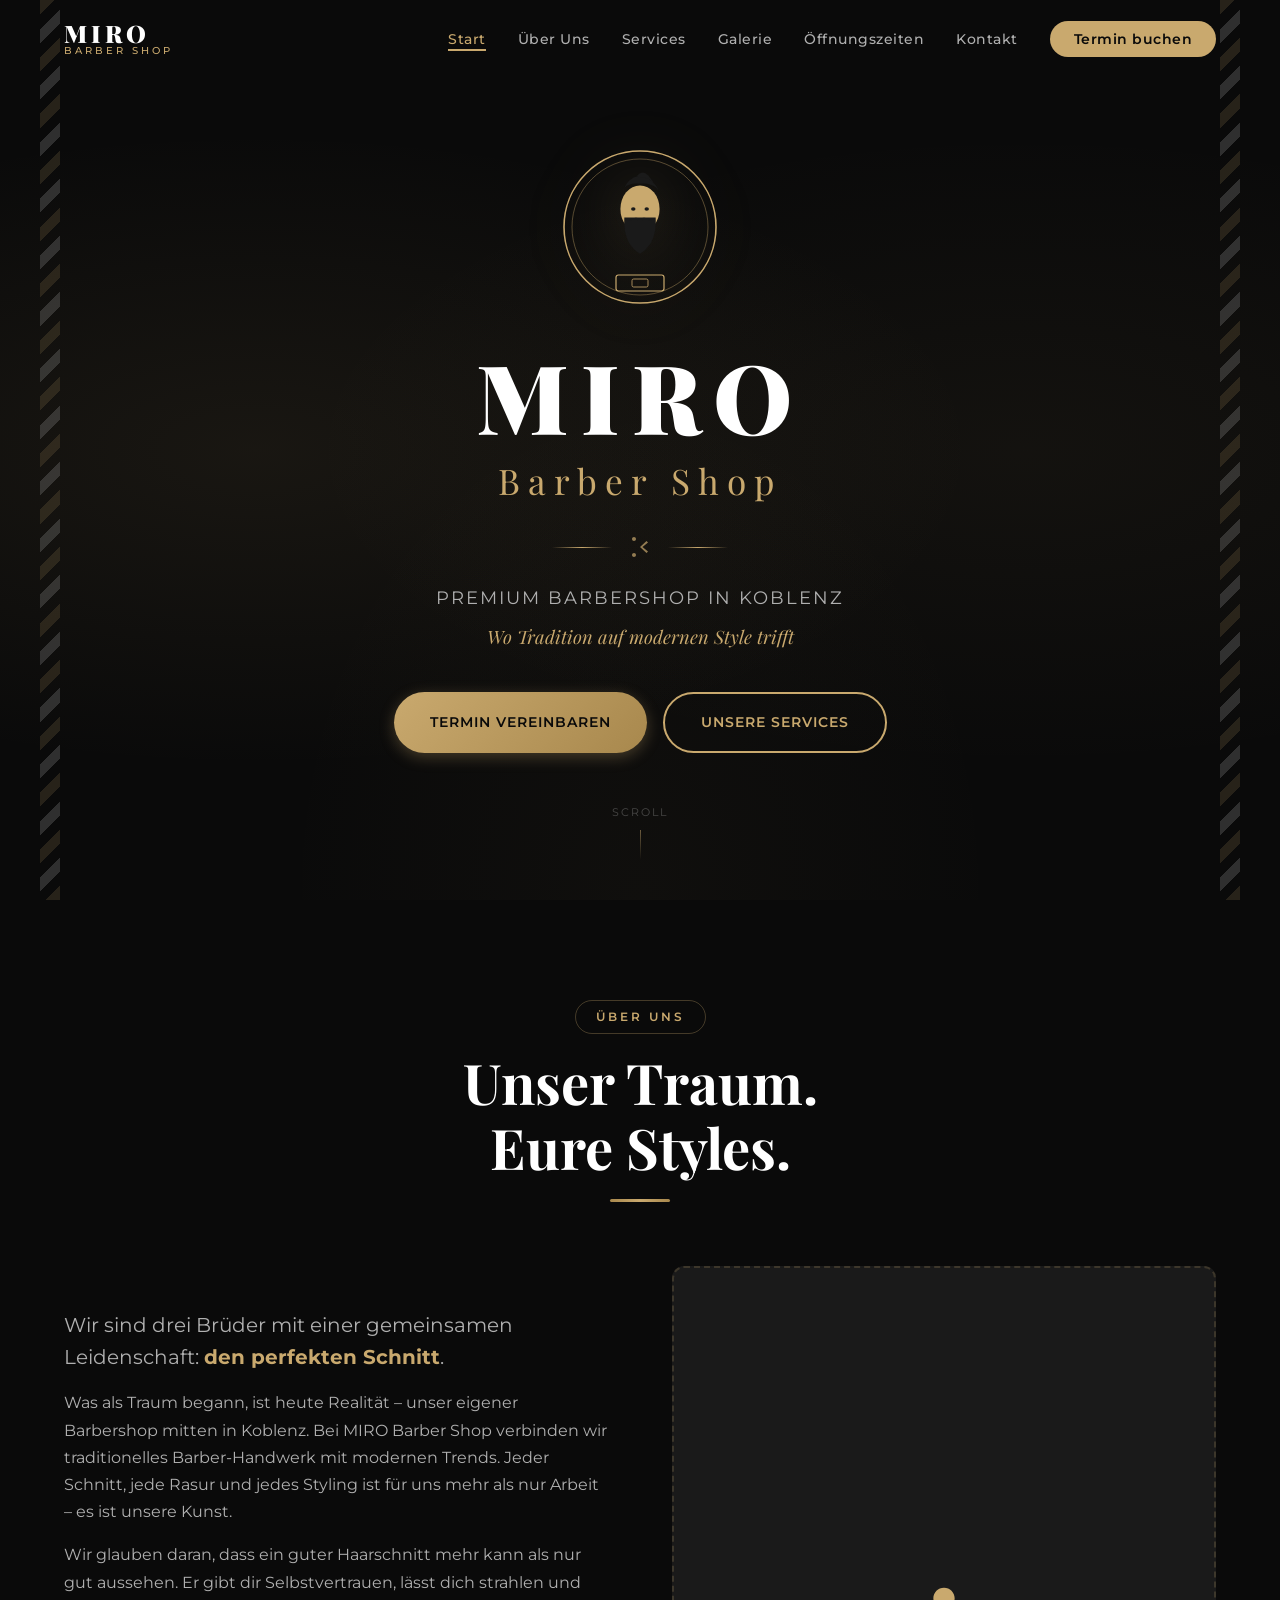
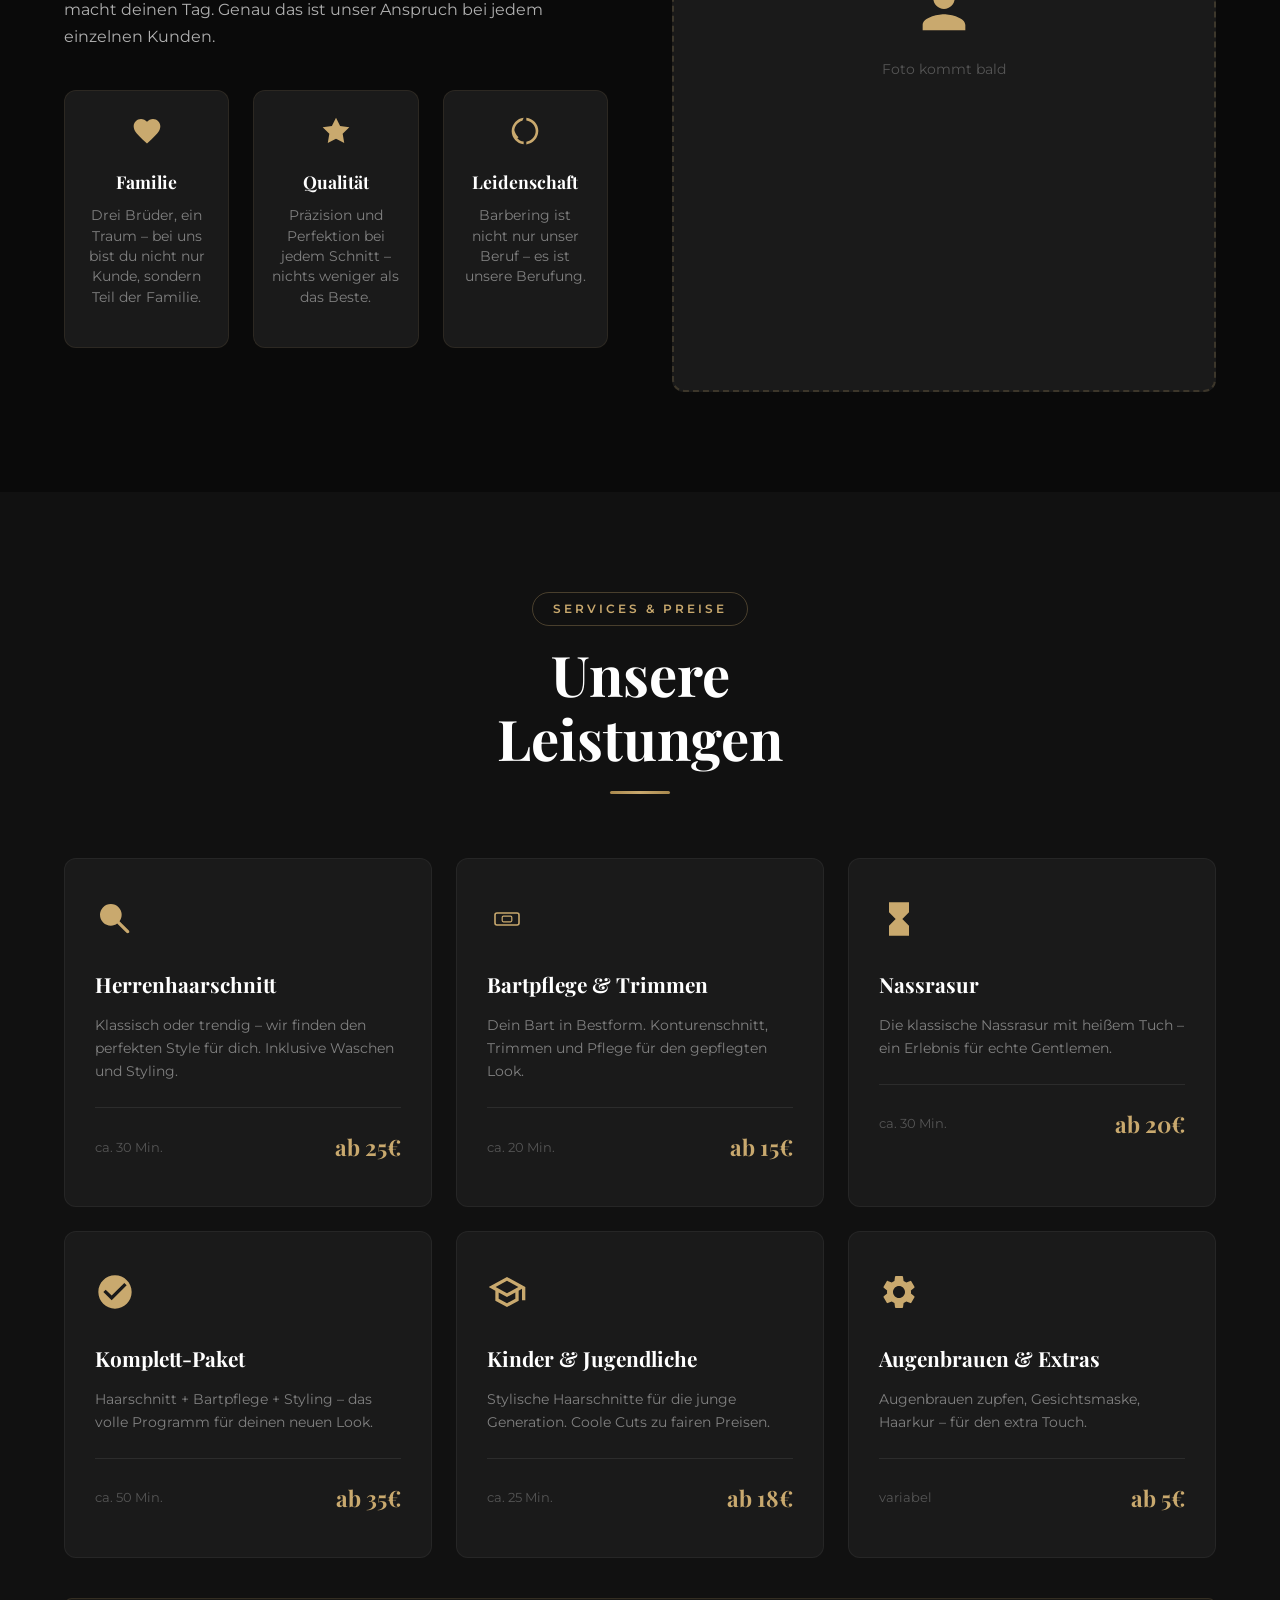
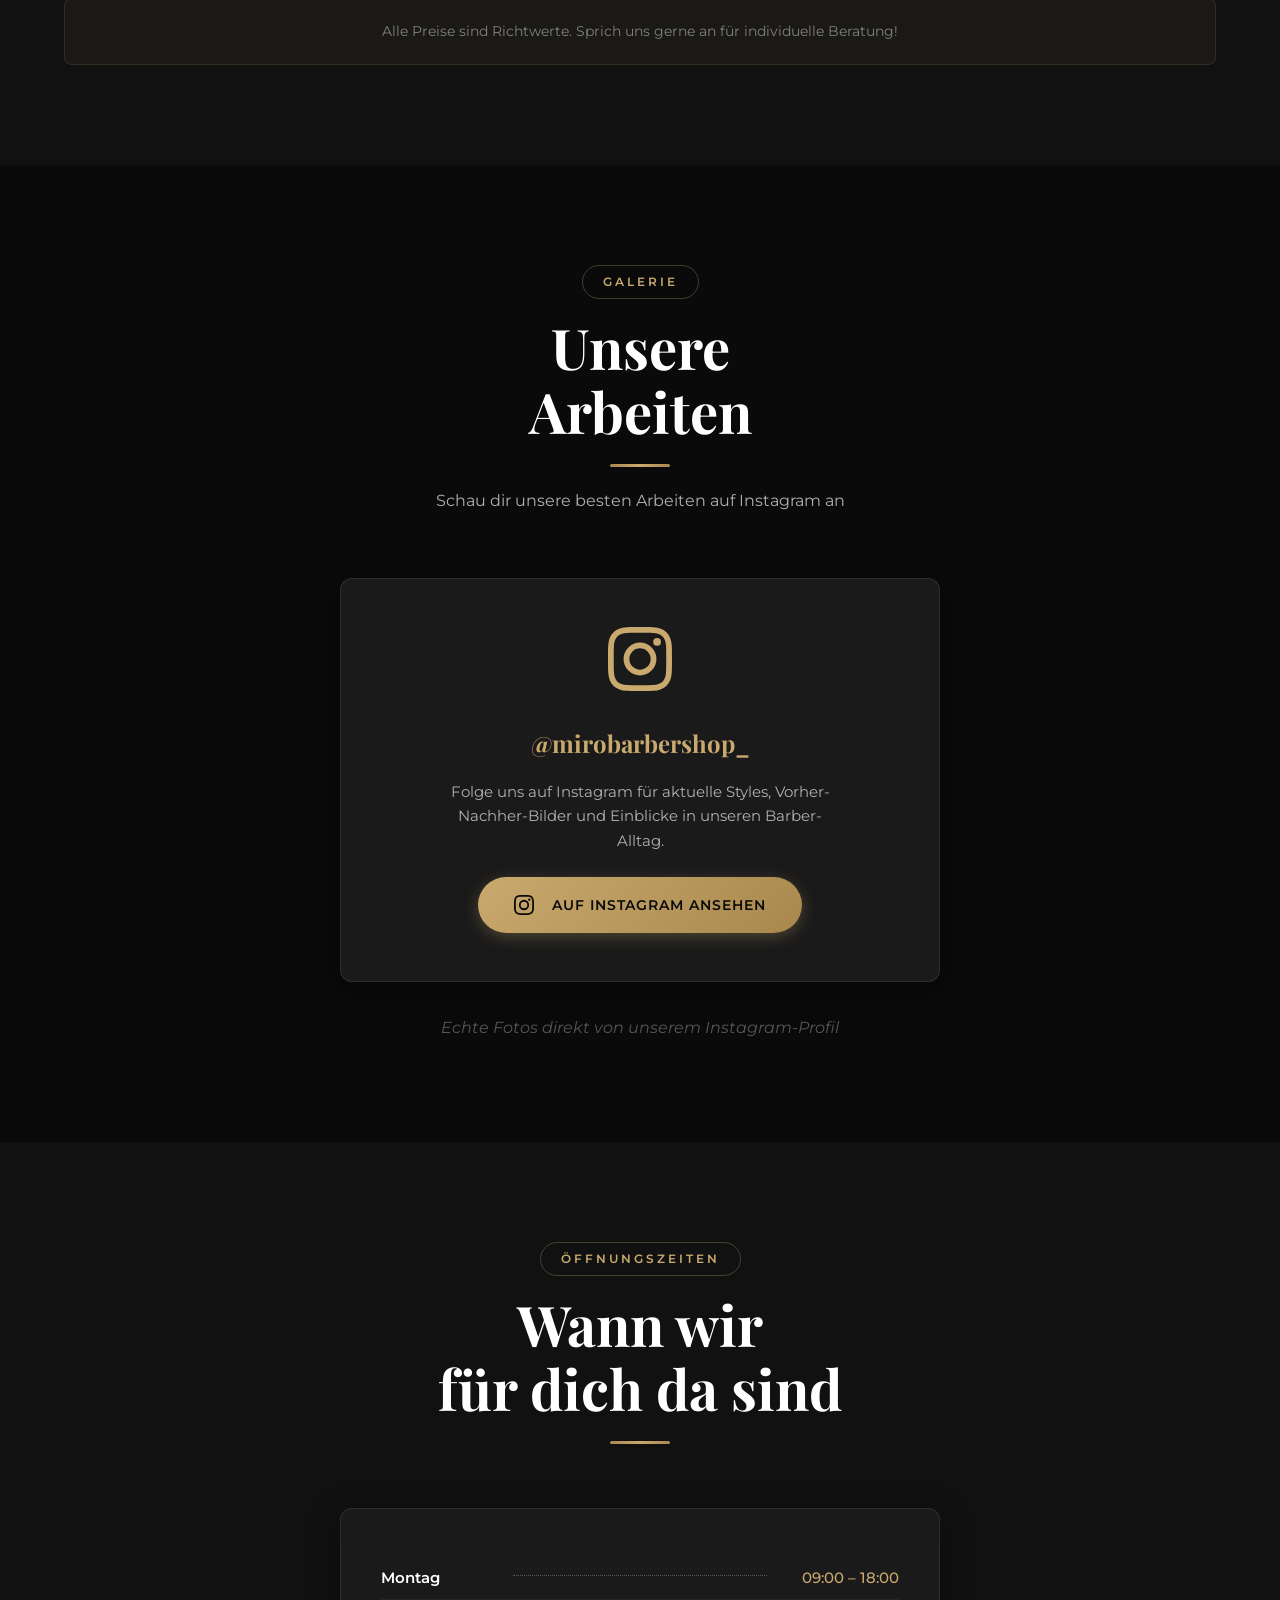
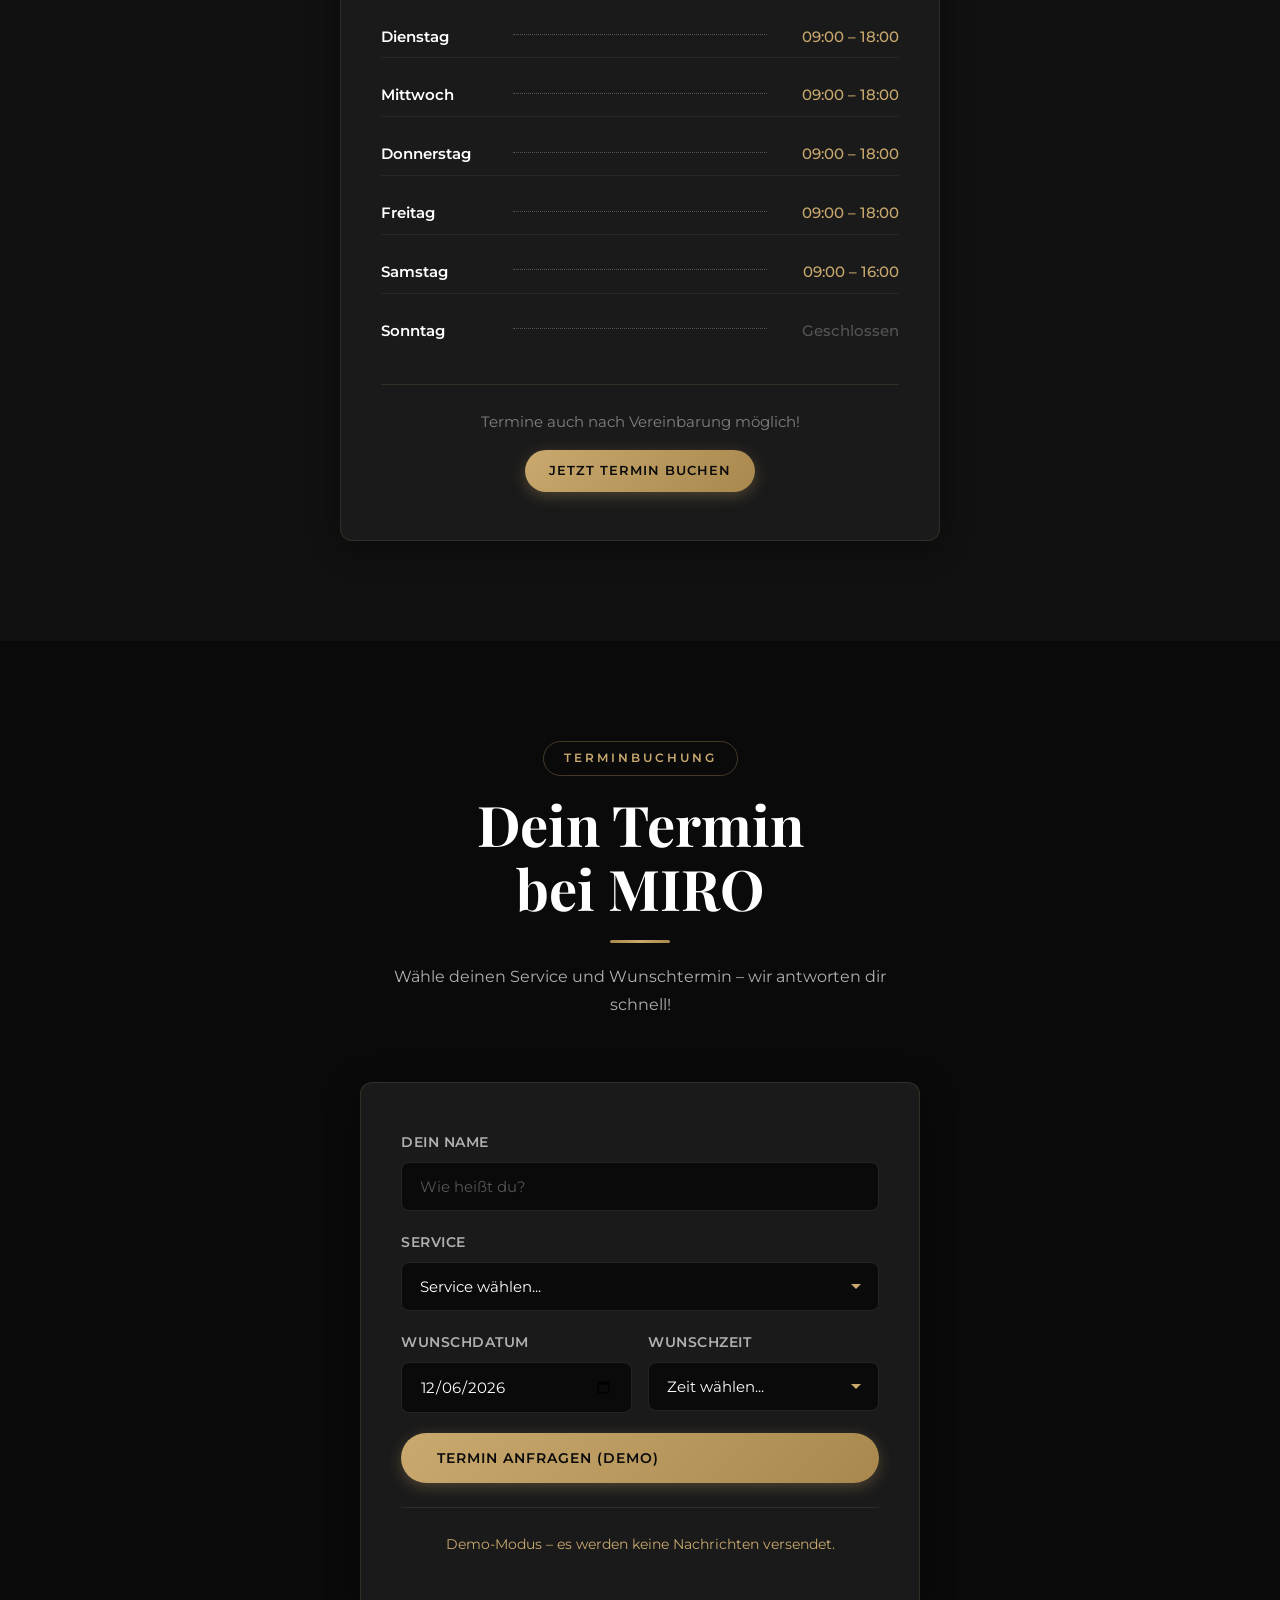
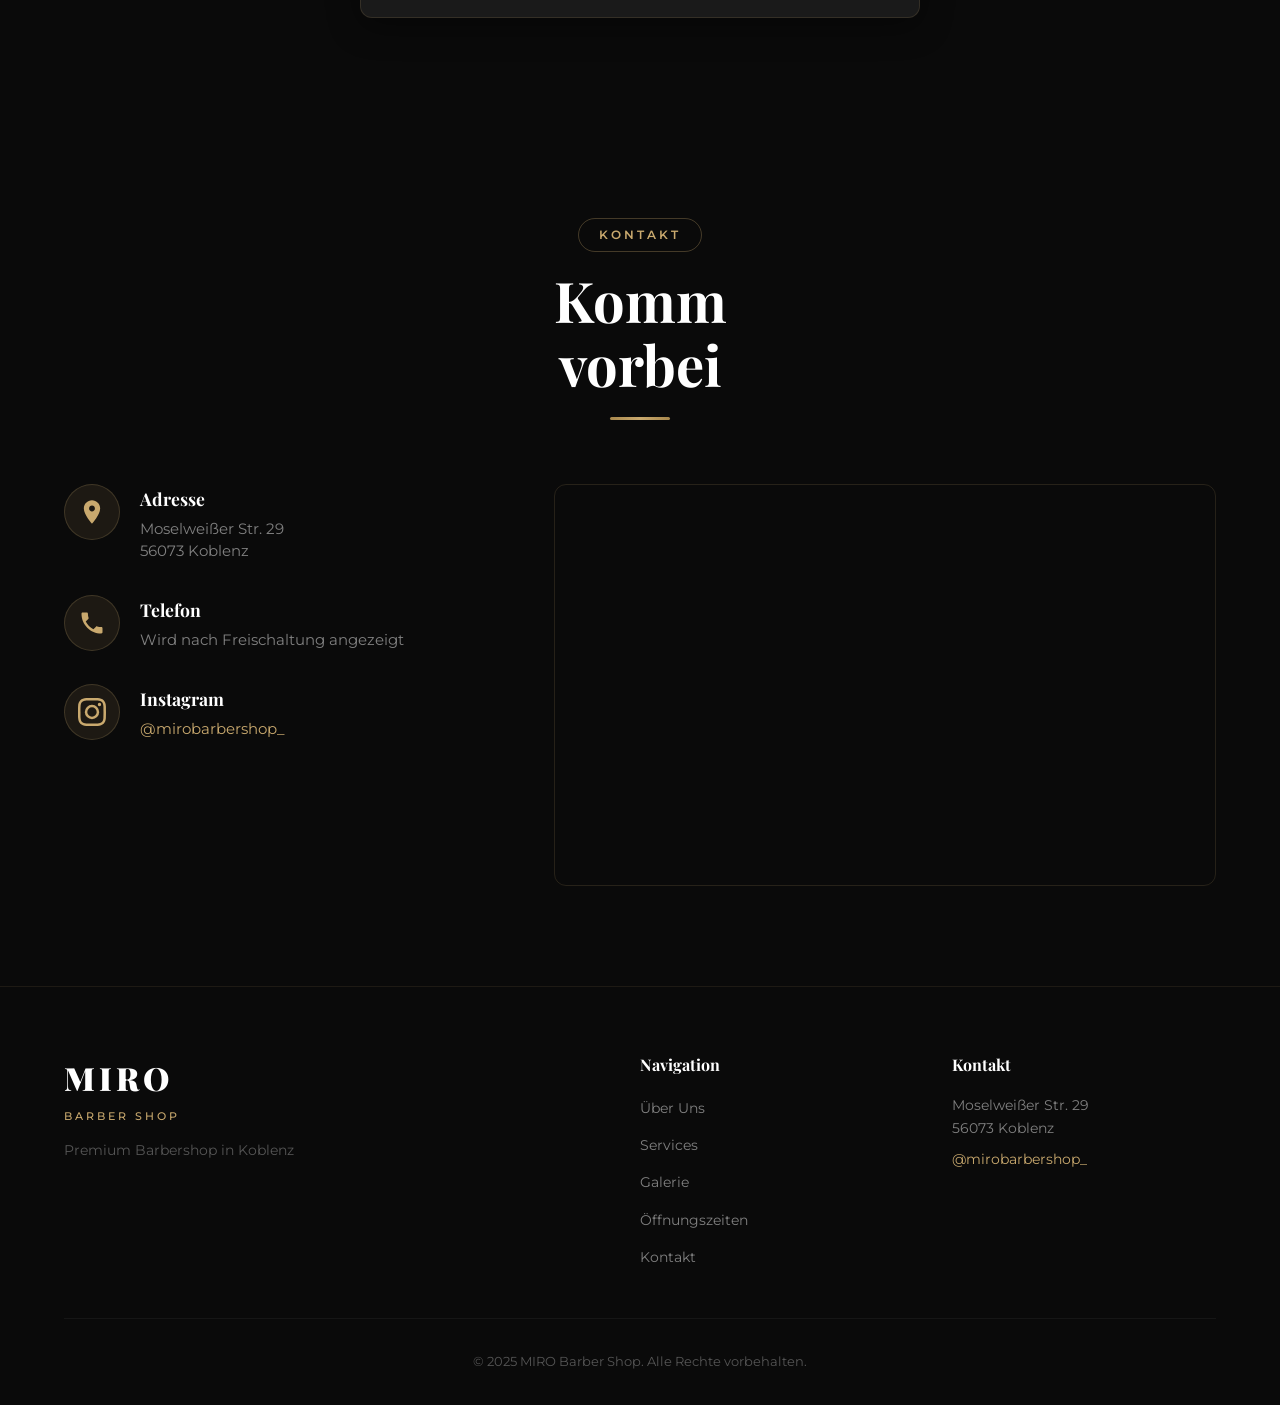
==== commit a357f6d7: "Replace placeholder gallery with Instagram integration - Gallery section now shows Instagram card wi" ====
--- a/index.html
+++ b/index.html
@@ -235,46 +235,30 @@
         <span class="section-tag">Galerie</span>
         <h2 class="section-title">Unsere<br>Arbeiten</h2>
         <div class="section-divider"></div>
-      </div>
-      <div class="gallery-grid">
-        <div class="gallery-item fade-in">
-          <div class="gallery-placeholder">
-            <svg viewBox="0 0 24 24" width="48" height="48"><path d="M21 19V5c0-1.1-.9-2-2-2H5c-1.1 0-2 .9-2 2v14c0 1.1.9 2 2 2h14c1.1 0 2-.9 2-2zM8.5 13.5l2.5 3.01L14.5 12l4.5 6H5l3.5-4.5z" fill="#c9a96e"/></svg>
-            <span>Foto 1</span>
-          </div>
-        </div>
-        <div class="gallery-item fade-in">
-          <div class="gallery-placeholder">
-            <svg viewBox="0 0 24 24" width="48" height="48"><path d="M21 19V5c0-1.1-.9-2-2-2H5c-1.1 0-2 .9-2 2v14c0 1.1.9 2 2 2h14c1.1 0 2-.9 2-2zM8.5 13.5l2.5 3.01L14.5 12l4.5 6H5l3.5-4.5z" fill="#c9a96e"/></svg>
-            <span>Foto 2</span>
-          </div>
-        </div>
-        <div class="gallery-item fade-in">
-          <div class="gallery-placeholder">
-            <svg viewBox="0 0 24 24" width="48" height="48"><path d="M21 19V5c0-1.1-.9-2-2-2H5c-1.1 0-2 .9-2 2v14c0 1.1.9 2 2 2h14c1.1 0 2-.9 2-2zM8.5 13.5l2.5 3.01L14.5 12l4.5 6H5l3.5-4.5z" fill="#c9a96e"/></svg>
-            <span>Foto 3</span>
-          </div>
-        </div>
-        <div class="gallery-item fade-in">
-          <div class="gallery-placeholder">
-            <svg viewBox="0 0 24 24" width="48" height="48"><path d="M21 19V5c0-1.1-.9-2-2-2H5c-1.1 0-2 .9-2 2v14c0 1.1.9 2 2 2h14c1.1 0 2-.9 2-2zM8.5 13.5l2.5 3.01L14.5 12l4.5 6H5l3.5-4.5z" fill="#c9a96e"/></svg>
-            <span>Foto 4</span>
-          </div>
-        </div>
-        <div class="gallery-item gallery-item-wide fade-in">
-          <div class="gallery-placeholder">
-            <svg viewBox="0 0 24 24" width="48" height="48"><path d="M21 19V5c0-1.1-.9-2-2-2H5c-1.1 0-2 .9-2 2v14c0 1.1.9 2 2 2h14c1.1 0 2-.9 2-2zM8.5 13.5l2.5 3.01L14.5 12l4.5 6H5l3.5-4.5z" fill="#c9a96e"/></svg>
-            <span>Foto 5</span>
-          </div>
-        </div>
-        <div class="gallery-item fade-in">
-          <div class="gallery-placeholder">
-            <svg viewBox="0 0 24 24" width="48" height="48"><path d="M21 19V5c0-1.1-.9-2-2-2H5c-1.1 0-2 .9-2 2v14c0 1.1.9 2 2 2h14c1.1 0 2-.9 2-2zM8.5 13.5l2.5 3.01L14.5 12l4.5 6H5l3.5-4.5z" fill="#c9a96e"/></svg>
-            <span>Foto 6</span>
-          </div>
-        </div>
-      </div>
-      <p class="gallery-note fade-in">Fotos werden bald hinzugefügt – stay tuned!</p>
+        <p class="section-subtitle">Schau dir unsere besten Arbeiten auf Instagram an</p>
+      </div>
+
+      <!-- Instagram Embed Grid -->
+      <div class="gallery-instagram fade-in">
+        <div class="instagram-feed">
+          <div class="instagram-card">
+            <div class="instagram-icon">
+              <svg viewBox="0 0 24 24" width="64" height="64">
+                <path d="M12 2.163c3.204 0 3.584.012 4.85.07 3.252.148 4.771 1.691 4.919 4.919.058 1.265.069 1.645.069 4.849 0 3.205-.012 3.584-.069 4.849-.149 3.225-1.664 4.771-4.919 4.919-1.266.058-1.644.07-4.85.07-3.204 0-3.584-.012-4.849-.07-3.26-.149-4.771-1.699-4.919-4.92-.058-1.265-.07-1.644-.07-4.849 0-3.204.013-3.583.07-4.849.149-3.227 1.664-4.771 4.919-4.919 1.266-.057 1.645-.069 4.849-.069zM12 0C8.741 0 8.333.014 7.053.072 2.695.272.273 2.69.073 7.052.014 8.333 0 8.741 0 12c0 3.259.014 3.668.072 4.948.2 4.358 2.618 6.78 6.98 6.98C8.333 23.986 8.741 24 12 24c3.259 0 3.668-.014 4.948-.072 4.354-.2 6.782-2.618 6.979-6.98.059-1.28.073-1.689.073-4.948 0-3.259-.014-3.667-.072-4.947-.196-4.354-2.617-6.78-6.979-6.98C15.668.014 15.259 0 12 0zm0 5.838a6.162 6.162 0 100 12.324 6.162 6.162 0 000-12.324zM12 16a4 4 0 110-8 4 4 0 010 8zm6.406-11.845a1.44 1.44 0 100 2.881 1.44 1.44 0 000-2.881z" fill="#c9a96e"/>
+              </svg>
+            </div>
+            <h3>@mirobarbershop_</h3>
+            <p>Folge uns auf Instagram für aktuelle Styles, Vorher-Nachher-Bilder und Einblicke in unseren Barber-Alltag.</p>
+            <a href="https://www.instagram.com/mirobarbershop_/" target="_blank" rel="noopener" class="btn btn-primary">
+              <svg viewBox="0 0 24 24" width="20" height="20" style="vertical-align: middle; margin-right: 0.5rem;">
+                <path d="M12 2.163c3.204 0 3.584.012 4.85.07 3.252.148 4.771 1.691 4.919 4.919.058 1.265.069 1.645.069 4.849 0 3.205-.012 3.584-.069 4.849-.149 3.225-1.664 4.771-4.919 4.919-1.266.058-1.644.07-4.85.07-3.204 0-3.584-.012-4.849-.07-3.26-.149-4.771-1.699-4.919-4.92-.058-1.265-.07-1.644-.07-4.849 0-3.204.013-3.583.07-4.849.149-3.227 1.664-4.771 4.919-4.919 1.266-.057 1.645-.069 4.849-.069zM12 0C8.741 0 8.333.014 7.053.072 2.695.272.273 2.69.073 7.052.014 8.333 0 8.741 0 12c0 3.259.014 3.668.072 4.948.2 4.358 2.618 6.78 6.98 6.98C8.333 23.986 8.741 24 12 24c3.259 0 3.668-.014 4.948-.072 4.354-.2 6.782-2.618 6.979-6.98.059-1.28.073-1.689.073-4.948 0-3.259-.014-3.667-.072-4.947-.196-4.354-2.617-6.78-6.979-6.98C15.668.014 15.259 0 12 0zm0 5.838a6.162 6.162 0 100 12.324 6.162 6.162 0 000-12.324zM12 16a4 4 0 110-8 4 4 0 010 8zm6.406-11.845a1.44 1.44 0 100 2.881 1.44 1.44 0 000-2.881z" fill="currentColor"/>
+              </svg>
+              Auf Instagram ansehen
+            </a>
+          </div>
+        </div>
+      </div>
+      <p class="gallery-note fade-in">Echte Fotos direkt von unserem Instagram-Profil</p>
     </div>
   </section>
 
@@ -453,6 +437,15 @@
               <p>Wird nach Freischaltung angezeigt</p>
             </div>
           </div>
+          <div class="contact-item">
+            <div class="contact-icon">
+              <svg viewBox="0 0 24 24" width="28" height="28"><path d="M12 2.163c3.204 0 3.584.012 4.85.07 3.252.148 4.771 1.691 4.919 4.919.058 1.265.069 1.645.069 4.849 0 3.205-.012 3.584-.069 4.849-.149 3.225-1.664 4.771-4.919 4.919-1.266.058-1.644.07-4.85.07-3.204 0-3.584-.012-4.849-.07-3.26-.149-4.771-1.699-4.919-4.92-.058-1.265-.07-1.644-.07-4.849 0-3.204.013-3.583.07-4.849.149-3.227 1.664-4.771 4.919-4.919 1.266-.057 1.645-.069 4.849-.069zM12 0C8.741 0 8.333.014 7.053.072 2.695.272.273 2.69.073 7.052.014 8.333 0 8.741 0 12c0 3.259.014 3.668.072 4.948.2 4.358 2.618 6.78 6.98 6.98C8.333 23.986 8.741 24 12 24c3.259 0 3.668-.014 4.948-.072 4.354-.2 6.782-2.618 6.979-6.98.059-1.28.073-1.689.073-4.948 0-3.259-.014-3.667-.072-4.947-.196-4.354-2.617-6.78-6.979-6.98C15.668.014 15.259 0 12 0zm0 5.838a6.162 6.162 0 100 12.324 6.162 6.162 0 000-12.324zM12 16a4 4 0 110-8 4 4 0 010 8zm6.406-11.845a1.44 1.44 0 100 2.881 1.44 1.44 0 000-2.881z" fill="#c9a96e"/></svg>
+            </div>
+            <div>
+              <h3>Instagram</h3>
+              <p><a href="https://www.instagram.com/mirobarbershop_/" target="_blank" rel="noopener">@mirobarbershop_</a></p>
+            </div>
+          </div>
         </div>
         <div class="contact-map fade-in">
           <iframe
@@ -492,7 +485,7 @@
         <div class="footer-contact">
           <h4>Kontakt</h4>
           <p>Moselweißer Str. 29<br>56073 Koblenz</p>
-          <p>Wird nach Freischaltung angezeigt</p>
+          <p><a href="https://www.instagram.com/mirobarbershop_/" target="_blank" rel="noopener" style="color: var(--gold);">@mirobarbershop_</a></p>
         </div>
       </div>
       <div class="footer-bottom">
--- a/css/style.css
+++ b/css/style.css
@@ -770,6 +770,48 @@
   font-style: italic;
 }
 
+/* Instagram Gallery */
+.gallery-instagram {
+  max-width: 600px;
+  margin: 0 auto;
+}
+
+.instagram-card {
+  background: var(--bg-card);
+  border: 1px solid rgba(201, 169, 110, 0.15);
+  border-radius: var(--radius);
+  padding: 48px 40px;
+  text-align: center;
+  box-shadow: var(--shadow);
+}
+
+.instagram-icon {
+  margin-bottom: 1.5rem;
+}
+
+.instagram-card h3 {
+  font-family: var(--font-heading);
+  font-size: 1.5rem;
+  color: var(--gold);
+  margin-bottom: 1rem;
+}
+
+.instagram-card p {
+  color: var(--gray-300);
+  font-size: 0.95rem;
+  line-height: 1.6;
+  margin-bottom: 1.5rem;
+  max-width: 400px;
+  margin-left: auto;
+  margin-right: auto;
+}
+
+.instagram-card .btn {
+  display: inline-flex;
+  align-items: center;
+  justify-content: center;
+}
+
 /* ============================================
    HOURS
    ============================================ */
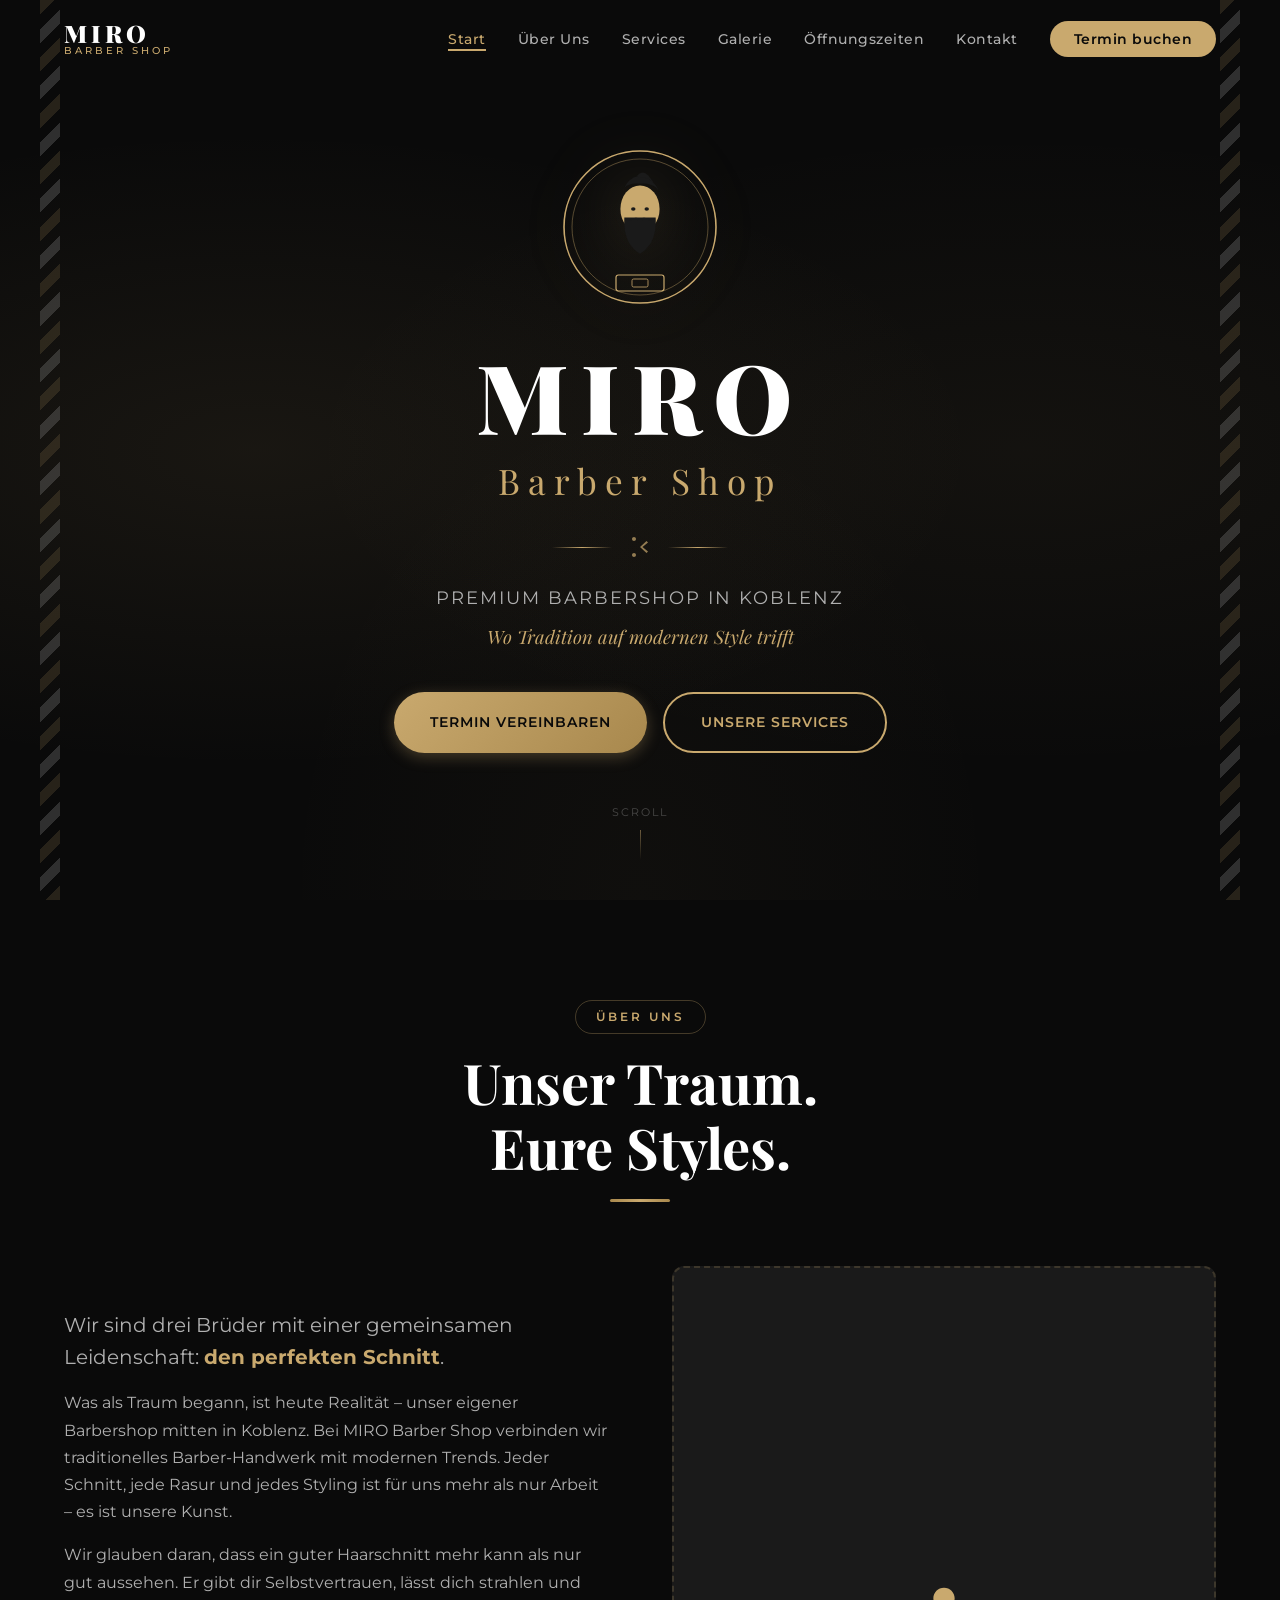
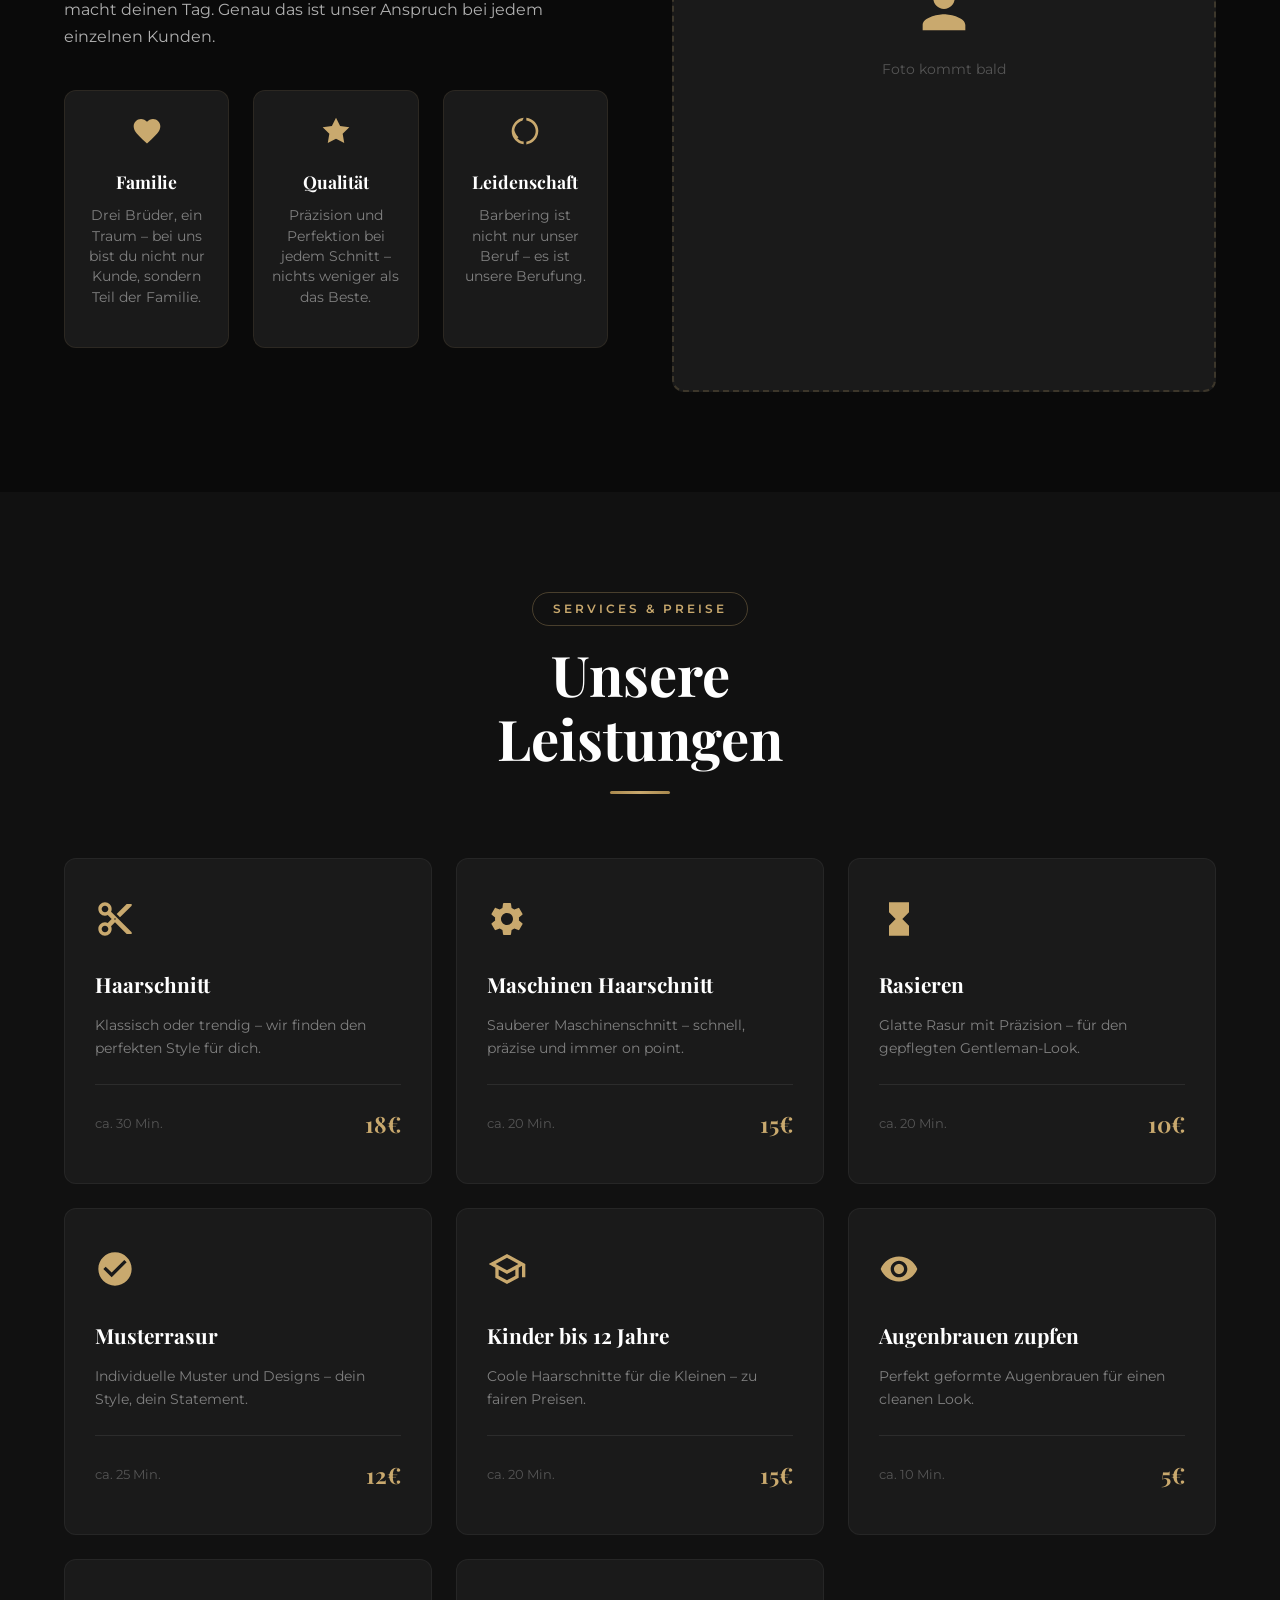
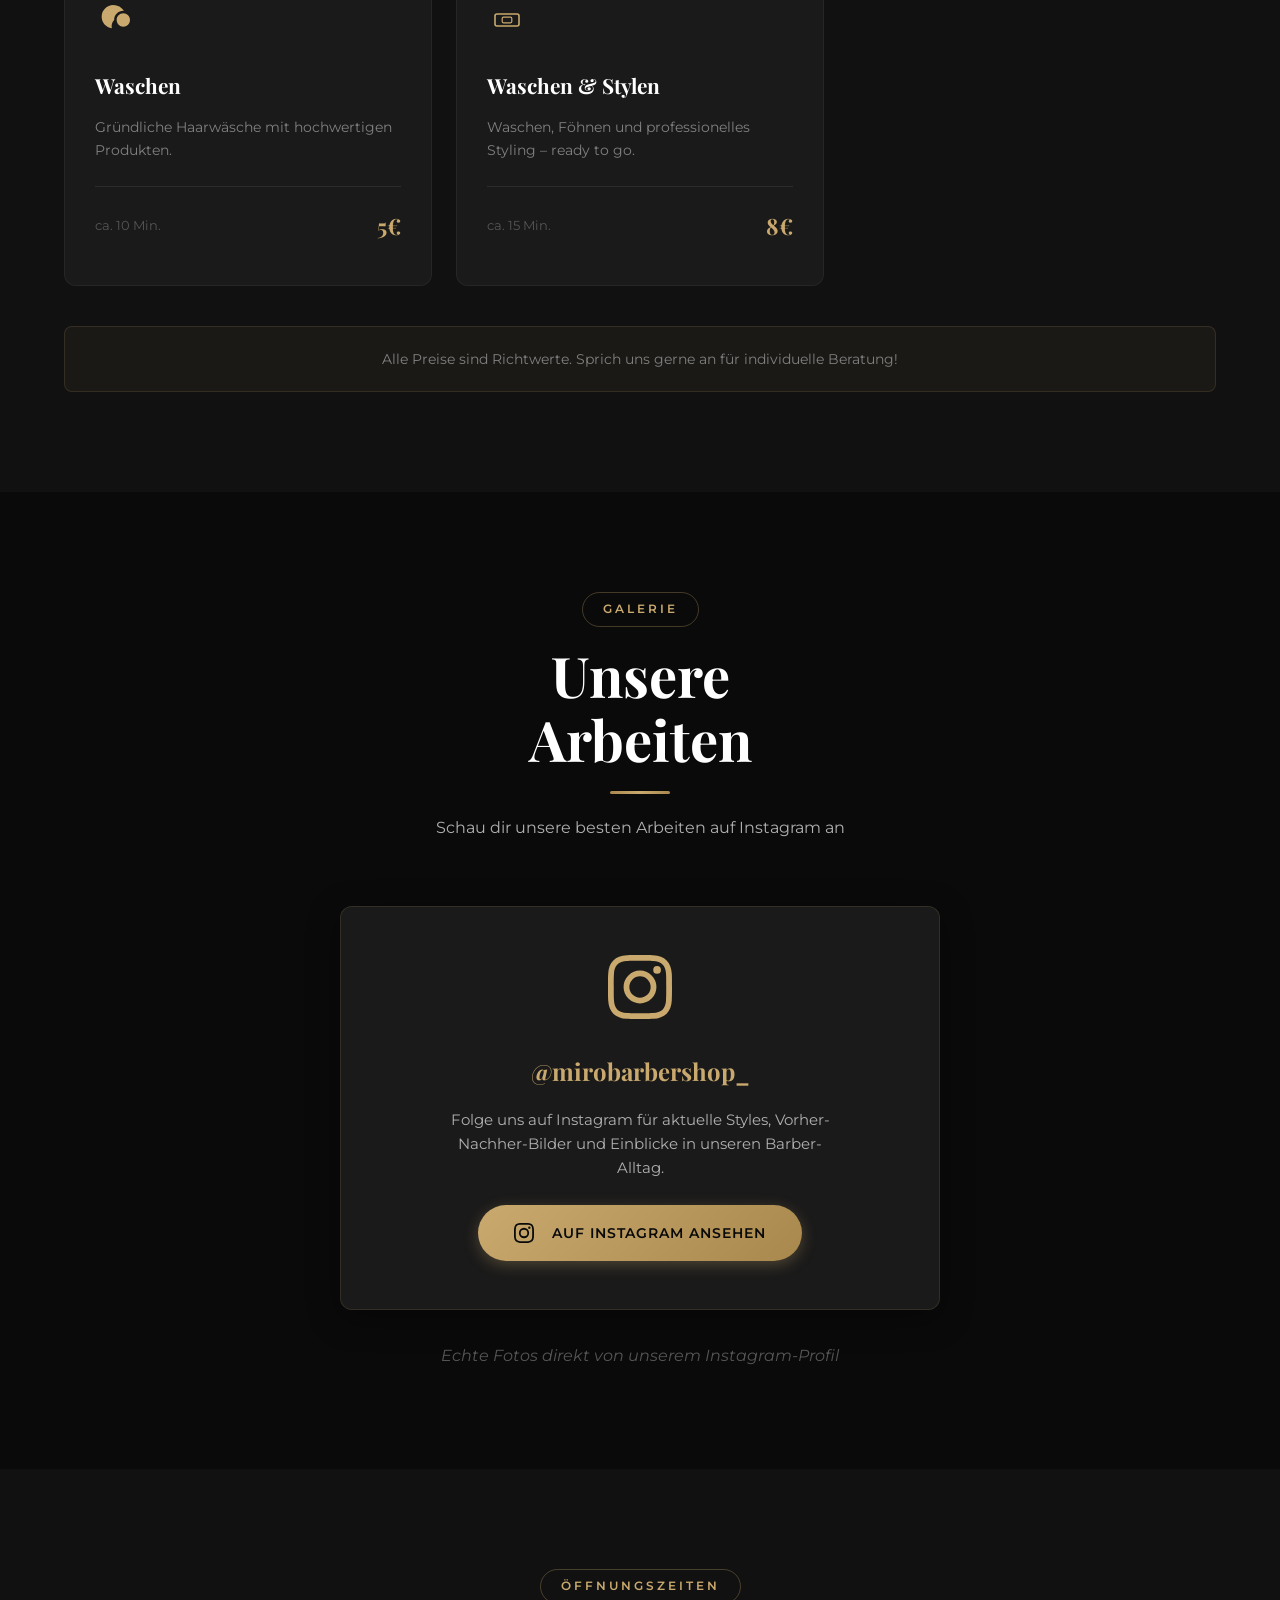
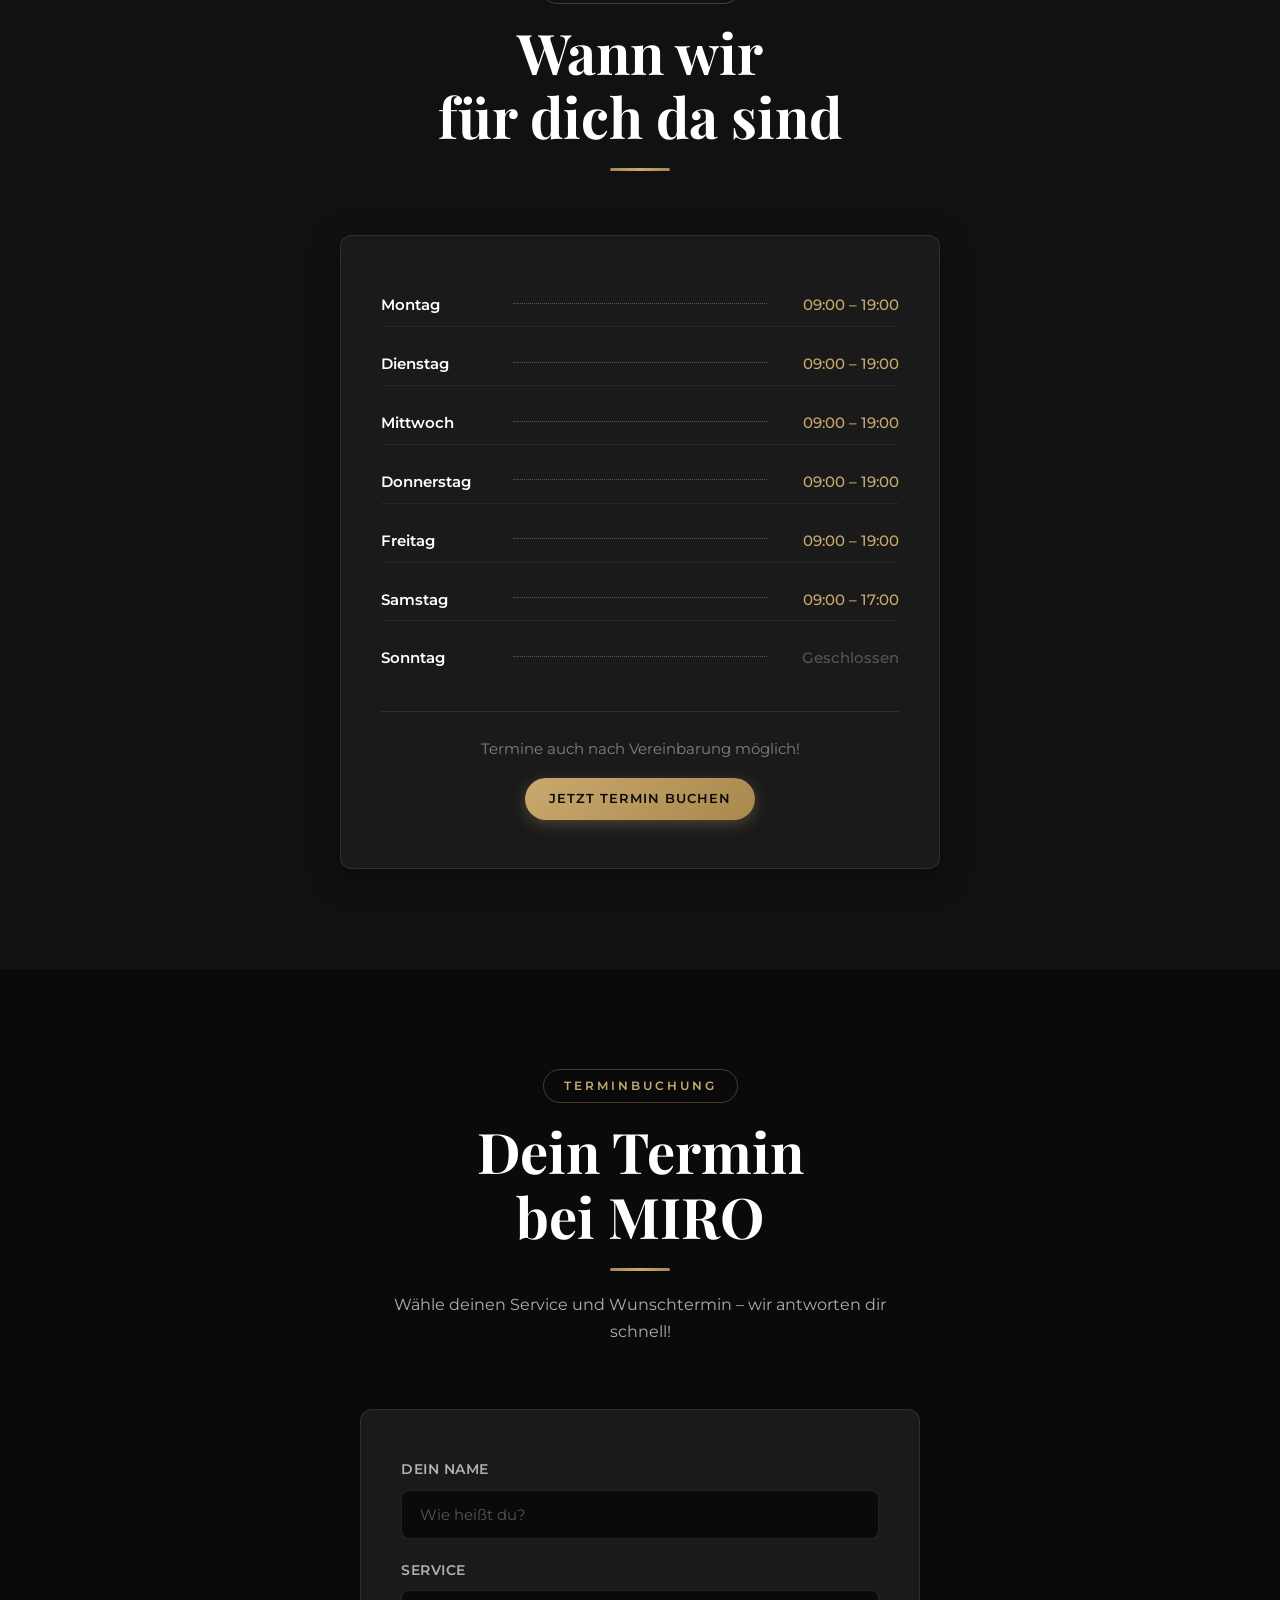
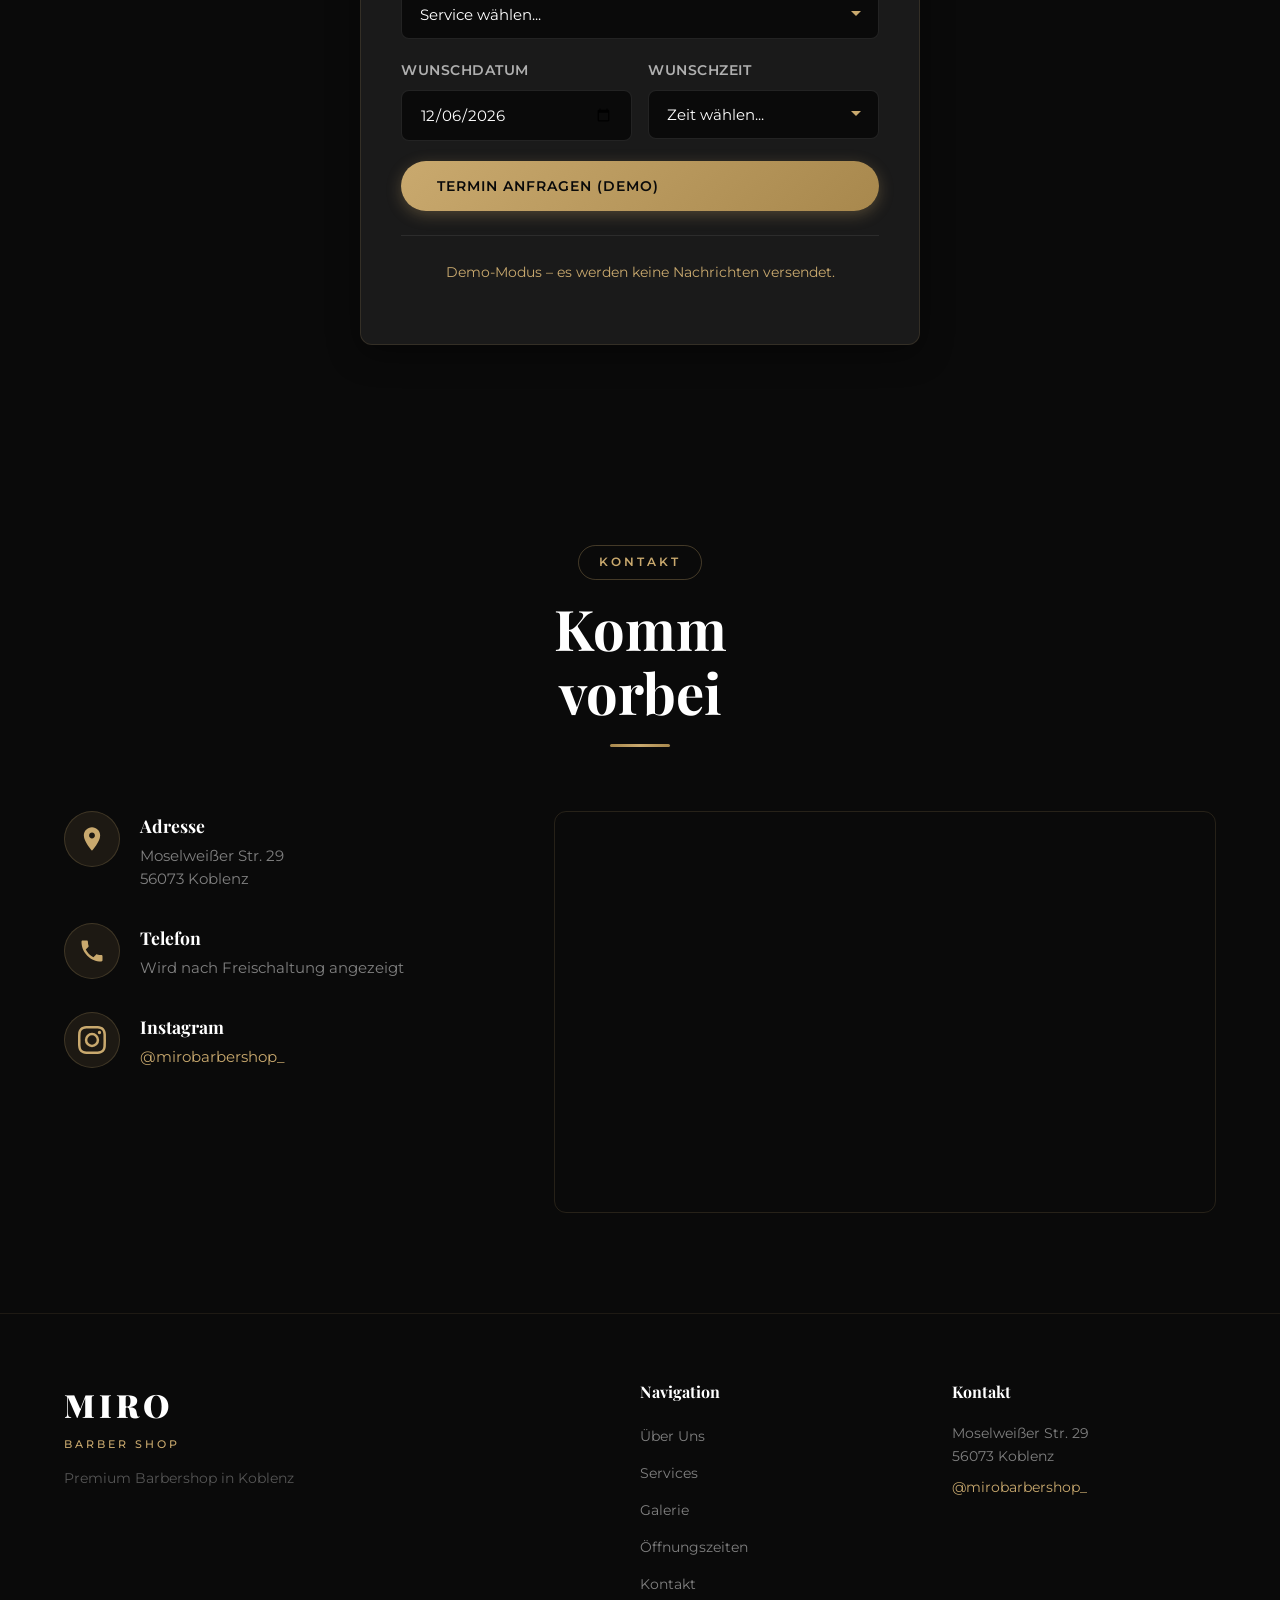
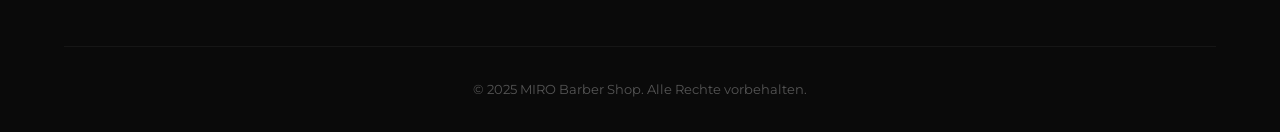
==== commit 24d36de6: "Update all services and prices to match real price list Real prices from shop: - Haarschnitt 18€, Ma" ====
--- a/index.html
+++ b/index.html
@@ -152,13 +152,85 @@
       <div class="services-grid">
         <div class="service-card fade-in">
           <div class="service-icon">
-            <svg viewBox="0 0 24 24" width="40" height="40"><path d="M9.5 16q-2.725 0-4.612-1.888T3 9.5q0-2.725 1.888-4.612T9.5 3q2.725 0 4.613 1.888T16 9.5q0 1.1-.35 2.075T14.7 13.3l5.6 5.6q.275.275.275.7t-.275.7q-.275.275-.7.275t-.7-.275l-5.6-5.6q-.75.6-1.725.95T9.5 16z" fill="#c9a96e"/></svg>
-          </div>
-          <h3 class="service-name">Herrenhaarschnitt</h3>
-          <p class="service-desc">Klassisch oder trendig – wir finden den perfekten Style für dich. Inklusive Waschen und Styling.</p>
+            <svg viewBox="0 0 24 24" width="40" height="40"><path d="M9.64 7.64c.23-.5.36-1.05.36-1.64 0-2.21-1.79-4-4-4S2 3.79 2 6s1.79 4 4 4c.59 0 1.14-.13 1.64-.36L10 12l-2.36 2.36C7.14 14.13 6.59 14 6 14c-2.21 0-4 1.79-4 4s1.79 4 4 4 4-1.79 4-4c0-.59-.13-1.14-.36-1.64L12 14l7 7h3v-1L9.64 7.64zM6 8c-1.1 0-2-.89-2-2s.9-2 2-2 2 .89 2 2-.9 2-2 2zm0 12c-1.1 0-2-.89-2-2s.9-2 2-2 2 .89 2 2-.9 2-2 2zm6-7.5c-.28 0-.5-.22-.5-.5s.22-.5.5-.5.5.22.5.5-.22.5-.5.5zM19 3l-6 6 2 2 7-7V3h-2z" fill="#c9a96e"/></svg>
+          </div>
+          <h3 class="service-name">Haarschnitt</h3>
+          <p class="service-desc">Klassisch oder trendig – wir finden den perfekten Style für dich.</p>
           <div class="service-details">
             <span class="service-duration">ca. 30 Min.</span>
-            <span class="service-price">ab 25&euro;</span>
+            <span class="service-price">18&euro;</span>
+          </div>
+        </div>
+
+        <div class="service-card fade-in">
+          <div class="service-icon">
+            <svg viewBox="0 0 24 24" width="40" height="40"><path d="M19.14 12.94c.04-.3.06-.61.06-.94 0-.32-.02-.64-.07-.94l2.03-1.58a.49.49 0 00.12-.61l-1.92-3.32a.488.488 0 00-.59-.22l-2.39.96c-.5-.38-1.03-.7-1.62-.94l-.36-2.54a.484.484 0 00-.48-.41h-3.84c-.24 0-.43.17-.47.41l-.36 2.54c-.59.24-1.13.57-1.62.94l-2.39-.96c-.22-.08-.47 0-.59.22L2.74 8.87c-.12.21-.08.47.12.61l2.03 1.58c-.05.3-.07.62-.07.94s.02.64.07.94l-2.03 1.58a.49.49 0 00-.12.61l1.92 3.32c.12.22.37.29.59.22l2.39-.96c.5.38 1.03.7 1.62.94l.36 2.54c.05.24.24.41.48.41h3.84c.24 0 .44-.17.47-.41l.36-2.54c.59-.24 1.13-.56 1.62-.94l2.39.96c.22.08.47 0 .59-.22l1.92-3.32c.12-.22.07-.47-.12-.61l-2.01-1.58zM12 15.6c-1.98 0-3.6-1.62-3.6-3.6s1.62-3.6 3.6-3.6 3.6 1.62 3.6 3.6-1.62 3.6-3.6 3.6z" fill="#c9a96e"/></svg>
+          </div>
+          <h3 class="service-name">Maschinen Haarschnitt</h3>
+          <p class="service-desc">Sauberer Maschinenschnitt – schnell, präzise und immer on point.</p>
+          <div class="service-details">
+            <span class="service-duration">ca. 20 Min.</span>
+            <span class="service-price">15&euro;</span>
+          </div>
+        </div>
+
+        <div class="service-card fade-in">
+          <div class="service-icon">
+            <svg viewBox="0 0 24 24" width="40" height="40"><path d="M6 2v6h.01L6 8.01 10 12l-4 4 .01.01H6V22h12v-5.99h-.01L18 16l-4-4 4-3.99-.01-.01H18V2H6z" fill="#c9a96e"/></svg>
+          </div>
+          <h3 class="service-name">Rasieren</h3>
+          <p class="service-desc">Glatte Rasur mit Präzision – für den gepflegten Gentleman-Look.</p>
+          <div class="service-details">
+            <span class="service-duration">ca. 20 Min.</span>
+            <span class="service-price">10&euro;</span>
+          </div>
+        </div>
+
+        <div class="service-card fade-in">
+          <div class="service-icon">
+            <svg viewBox="0 0 24 24" width="40" height="40"><path d="M12 2C6.48 2 2 6.48 2 12s4.48 10 10 10 10-4.48 10-10S17.52 2 12 2zm-2 15l-5-5 1.41-1.41L10 14.17l7.59-7.59L19 8l-9 9z" fill="#c9a96e"/></svg>
+          </div>
+          <h3 class="service-name">Musterrasur</h3>
+          <p class="service-desc">Individuelle Muster und Designs – dein Style, dein Statement.</p>
+          <div class="service-details">
+            <span class="service-duration">ca. 25 Min.</span>
+            <span class="service-price">12&euro;</span>
+          </div>
+        </div>
+
+        <div class="service-card fade-in">
+          <div class="service-icon">
+            <svg viewBox="0 0 24 24" width="40" height="40"><path d="M12 3L1 9l4 2.18v6L12 21l7-3.82v-6l2-1.09V17h2V9L12 3zm6.82 6L12 12.72 5.18 9 12 5.28 18.82 9zM17 15.99l-5 2.73-5-2.73v-3.72L12 15l5-2.73v3.72z" fill="#c9a96e"/></svg>
+          </div>
+          <h3 class="service-name">Kinder bis 12 Jahre</h3>
+          <p class="service-desc">Coole Haarschnitte für die Kleinen – zu fairen Preisen.</p>
+          <div class="service-details">
+            <span class="service-duration">ca. 20 Min.</span>
+            <span class="service-price">15&euro;</span>
+          </div>
+        </div>
+
+        <div class="service-card fade-in">
+          <div class="service-icon">
+            <svg viewBox="0 0 24 24" width="40" height="40"><path d="M12 4.5C7 4.5 2.73 7.61 1 12c1.73 4.39 6 7.5 11 7.5s9.27-3.11 11-7.5c-1.73-4.39-6-7.5-11-7.5zM12 17c-2.76 0-5-2.24-5-5s2.24-5 5-5 5 2.24 5 5-2.24 5-5 5zm0-8c-1.66 0-3 1.34-3 3s1.34 3 3 3 3-1.34 3-3-1.34-3-3-3z" fill="#c9a96e"/></svg>
+          </div>
+          <h3 class="service-name">Augenbrauen zupfen</h3>
+          <p class="service-desc">Perfekt geformte Augenbrauen für einen cleanen Look.</p>
+          <div class="service-details">
+            <span class="service-duration">ca. 10 Min.</span>
+            <span class="service-price">5&euro;</span>
+          </div>
+        </div>
+
+        <div class="service-card fade-in">
+          <div class="service-icon">
+            <svg viewBox="0 0 24 24" width="40" height="40"><path d="M17 6.5c.17 0 .34.01.5.03C15.89 4.37 13.63 3 11 3 7.13 3 4 6.13 4 10c0 3.52 2.67 6.43 6.11 6.91A5.49 5.49 0 0111.5 12c0-3.04 2.46-5.5 5.5-5.5zM17 8c-2.21 0-4 1.79-4 4s1.79 4 4 4 4-1.79 4-4-1.79-4-4-4z" fill="#c9a96e"/></svg>
+          </div>
+          <h3 class="service-name">Waschen</h3>
+          <p class="service-desc">Gründliche Haarwäsche mit hochwertigen Produkten.</p>
+          <div class="service-details">
+            <span class="service-duration">ca. 10 Min.</span>
+            <span class="service-price">5&euro;</span>
           </div>
         </div>
 
@@ -166,59 +238,11 @@
           <div class="service-icon">
             <svg viewBox="0 0 100 100" width="40" height="40"><rect x="20" y="35" width="60" height="30" rx="5" fill="none" stroke="#c9a96e" stroke-width="4"/><rect x="38" y="43" width="24" height="14" rx="3" fill="none" stroke="#c9a96e" stroke-width="3"/></svg>
           </div>
-          <h3 class="service-name">Bartpflege & Trimmen</h3>
-          <p class="service-desc">Dein Bart in Bestform. Konturenschnitt, Trimmen und Pflege für den gepflegten Look.</p>
-          <div class="service-details">
-            <span class="service-duration">ca. 20 Min.</span>
-            <span class="service-price">ab 15&euro;</span>
-          </div>
-        </div>
-
-        <div class="service-card fade-in">
-          <div class="service-icon">
-            <svg viewBox="0 0 24 24" width="40" height="40"><path d="M6 2v6h.01L6 8.01 10 12l-4 4 .01.01H6V22h12v-5.99h-.01L18 16l-4-4 4-3.99-.01-.01H18V2H6z" fill="#c9a96e"/></svg>
-          </div>
-          <h3 class="service-name">Nassrasur</h3>
-          <p class="service-desc">Die klassische Nassrasur mit heißem Tuch – ein Erlebnis für echte Gentlemen.</p>
-          <div class="service-details">
-            <span class="service-duration">ca. 30 Min.</span>
-            <span class="service-price">ab 20&euro;</span>
-          </div>
-        </div>
-
-        <div class="service-card fade-in">
-          <div class="service-icon">
-            <svg viewBox="0 0 24 24" width="40" height="40"><path d="M12 2C6.48 2 2 6.48 2 12s4.48 10 10 10 10-4.48 10-10S17.52 2 12 2zm-2 15l-5-5 1.41-1.41L10 14.17l7.59-7.59L19 8l-9 9z" fill="#c9a96e"/></svg>
-          </div>
-          <h3 class="service-name">Komplett-Paket</h3>
-          <p class="service-desc">Haarschnitt + Bartpflege + Styling – das volle Programm für deinen neuen Look.</p>
-          <div class="service-details">
-            <span class="service-duration">ca. 50 Min.</span>
-            <span class="service-price">ab 35&euro;</span>
-          </div>
-        </div>
-
-        <div class="service-card fade-in">
-          <div class="service-icon">
-            <svg viewBox="0 0 24 24" width="40" height="40"><path d="M12 3L1 9l4 2.18v6L12 21l7-3.82v-6l2-1.09V17h2V9L12 3zm6.82 6L12 12.72 5.18 9 12 5.28 18.82 9zM17 15.99l-5 2.73-5-2.73v-3.72L12 15l5-2.73v3.72z" fill="#c9a96e"/></svg>
-          </div>
-          <h3 class="service-name">Kinder & Jugendliche</h3>
-          <p class="service-desc">Stylische Haarschnitte für die junge Generation. Coole Cuts zu fairen Preisen.</p>
-          <div class="service-details">
-            <span class="service-duration">ca. 25 Min.</span>
-            <span class="service-price">ab 18&euro;</span>
-          </div>
-        </div>
-
-        <div class="service-card fade-in">
-          <div class="service-icon">
-            <svg viewBox="0 0 24 24" width="40" height="40"><path d="M19.14 12.94c.04-.3.06-.61.06-.94 0-.32-.02-.64-.07-.94l2.03-1.58a.49.49 0 00.12-.61l-1.92-3.32a.488.488 0 00-.59-.22l-2.39.96c-.5-.38-1.03-.7-1.62-.94l-.36-2.54a.484.484 0 00-.48-.41h-3.84c-.24 0-.43.17-.47.41l-.36 2.54c-.59.24-1.13.57-1.62.94l-2.39-.96c-.22-.08-.47 0-.59.22L2.74 8.87c-.12.21-.08.47.12.61l2.03 1.58c-.05.3-.07.62-.07.94s.02.64.07.94l-2.03 1.58a.49.49 0 00-.12.61l1.92 3.32c.12.22.37.29.59.22l2.39-.96c.5.38 1.03.7 1.62.94l.36 2.54c.05.24.24.41.48.41h3.84c.24 0 .44-.17.47-.41l.36-2.54c.59-.24 1.13-.56 1.62-.94l2.39.96c.22.08.47 0 .59-.22l1.92-3.32c.12-.22.07-.47-.12-.61l-2.01-1.58zM12 15.6c-1.98 0-3.6-1.62-3.6-3.6s1.62-3.6 3.6-3.6 3.6 1.62 3.6 3.6-1.62 3.6-3.6 3.6z" fill="#c9a96e"/></svg>
-          </div>
-          <h3 class="service-name">Augenbrauen & Extras</h3>
-          <p class="service-desc">Augenbrauen zupfen, Gesichtsmaske, Haarkur – für den extra Touch.</p>
-          <div class="service-details">
-            <span class="service-duration">variabel</span>
-            <span class="service-price">ab 5&euro;</span>
+          <h3 class="service-name">Waschen & Stylen</h3>
+          <p class="service-desc">Waschen, Föhnen und professionelles Styling – ready to go.</p>
+          <div class="service-details">
+            <span class="service-duration">ca. 15 Min.</span>
+            <span class="service-price">8&euro;</span>
           </div>
         </div>
       </div>
@@ -275,32 +299,32 @@
           <div class="hours-row">
             <span class="hours-day">Montag</span>
             <span class="hours-dots"></span>
-            <span class="hours-time">09:00 – 18:00</span>
+            <span class="hours-time">09:00 – 19:00</span>
           </div>
           <div class="hours-row">
             <span class="hours-day">Dienstag</span>
             <span class="hours-dots"></span>
-            <span class="hours-time">09:00 – 18:00</span>
+            <span class="hours-time">09:00 – 19:00</span>
           </div>
           <div class="hours-row">
             <span class="hours-day">Mittwoch</span>
             <span class="hours-dots"></span>
-            <span class="hours-time">09:00 – 18:00</span>
+            <span class="hours-time">09:00 – 19:00</span>
           </div>
           <div class="hours-row">
             <span class="hours-day">Donnerstag</span>
             <span class="hours-dots"></span>
-            <span class="hours-time">09:00 – 18:00</span>
+            <span class="hours-time">09:00 – 19:00</span>
           </div>
           <div class="hours-row">
             <span class="hours-day">Freitag</span>
             <span class="hours-dots"></span>
-            <span class="hours-time">09:00 – 18:00</span>
+            <span class="hours-time">09:00 – 19:00</span>
           </div>
           <div class="hours-row">
             <span class="hours-day">Samstag</span>
             <span class="hours-dots"></span>
-            <span class="hours-time">09:00 – 16:00</span>
+            <span class="hours-time">09:00 – 17:00</span>
           </div>
           <div class="hours-row hours-closed">
             <span class="hours-day">Sonntag</span>
@@ -345,12 +369,14 @@
             <label for="bookingService">Service</label>
             <select id="bookingService" required>
               <option value="">Service wählen...</option>
-              <option value="Herrenhaarschnitt">Herrenhaarschnitt (ab 25€)</option>
-              <option value="Bartpflege">Bartpflege & Trimmen (ab 15€)</option>
-              <option value="Nassrasur">Nassrasur (ab 20€)</option>
-              <option value="Komplett-Paket">Komplett-Paket (ab 35€)</option>
-              <option value="Kinder/Jugendliche">Kinder & Jugendliche (ab 18€)</option>
-              <option value="Sonstiges">Sonstiges</option>
+              <option value="Haarschnitt">Haarschnitt (18€)</option>
+              <option value="Maschinen Haarschnitt">Maschinen Haarschnitt (15€)</option>
+              <option value="Kinder bis 12">Kinder bis 12 Jahre (15€)</option>
+              <option value="Rasieren">Rasieren (10€)</option>
+              <option value="Musterrasur">Musterrasur (12€)</option>
+              <option value="Augenbrauen zupfen">Augenbrauen zupfen (5€)</option>
+              <option value="Waschen">Waschen (5€)</option>
+              <option value="Waschen & stylen">Waschen & Stylen (8€)</option>
             </select>
           </div>
           <div class="form-row">
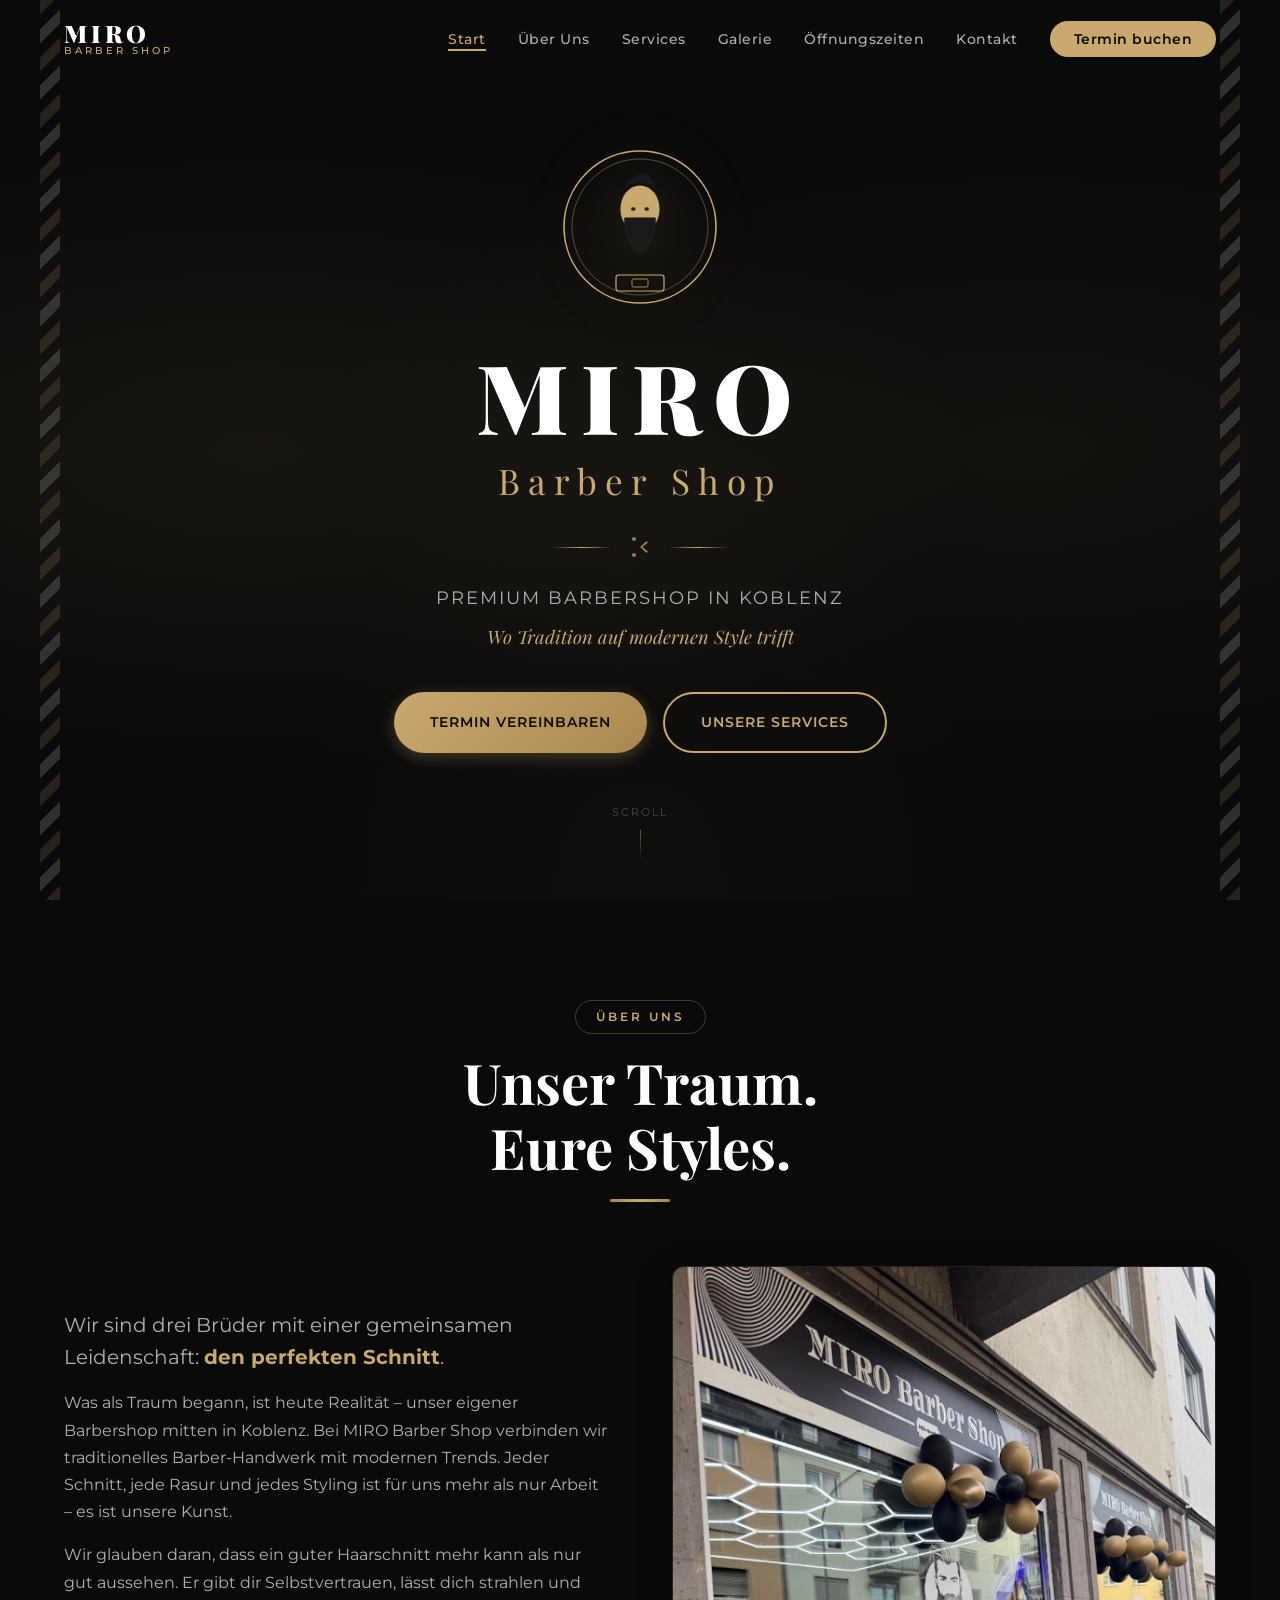
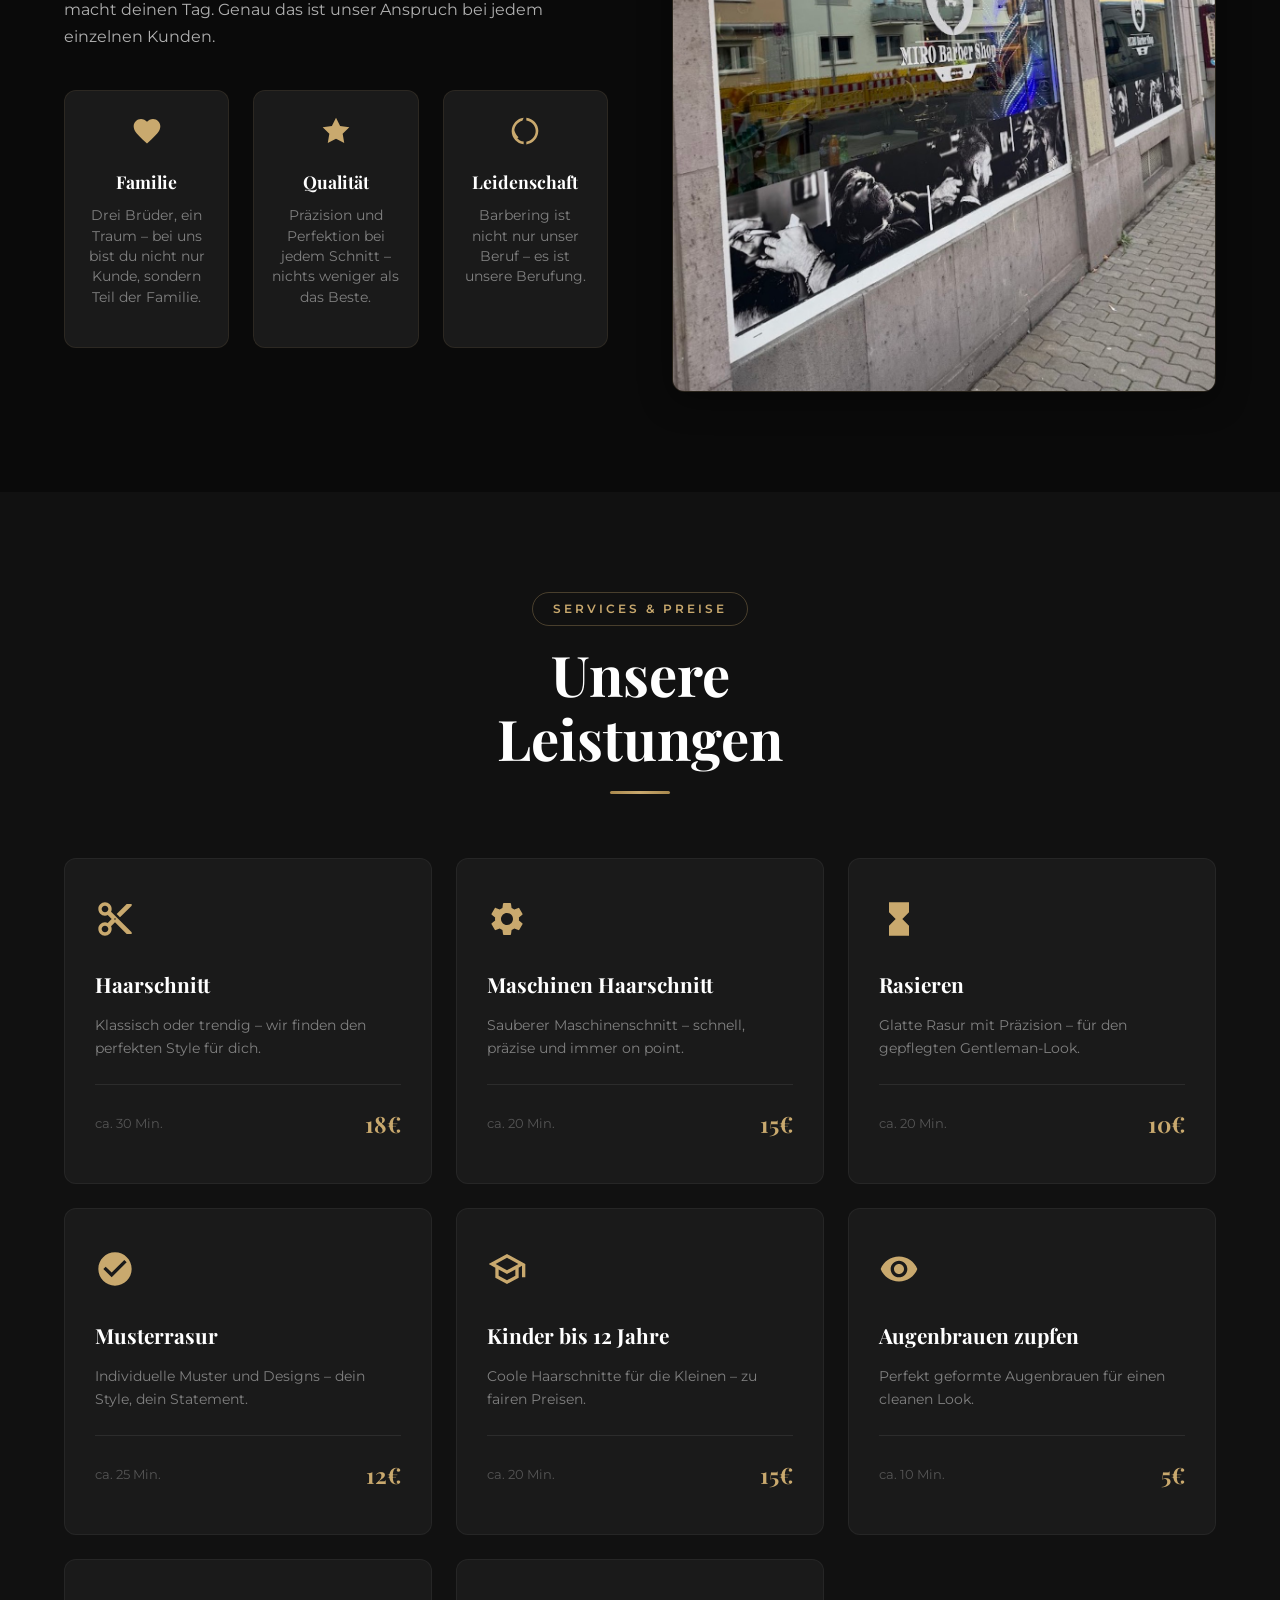
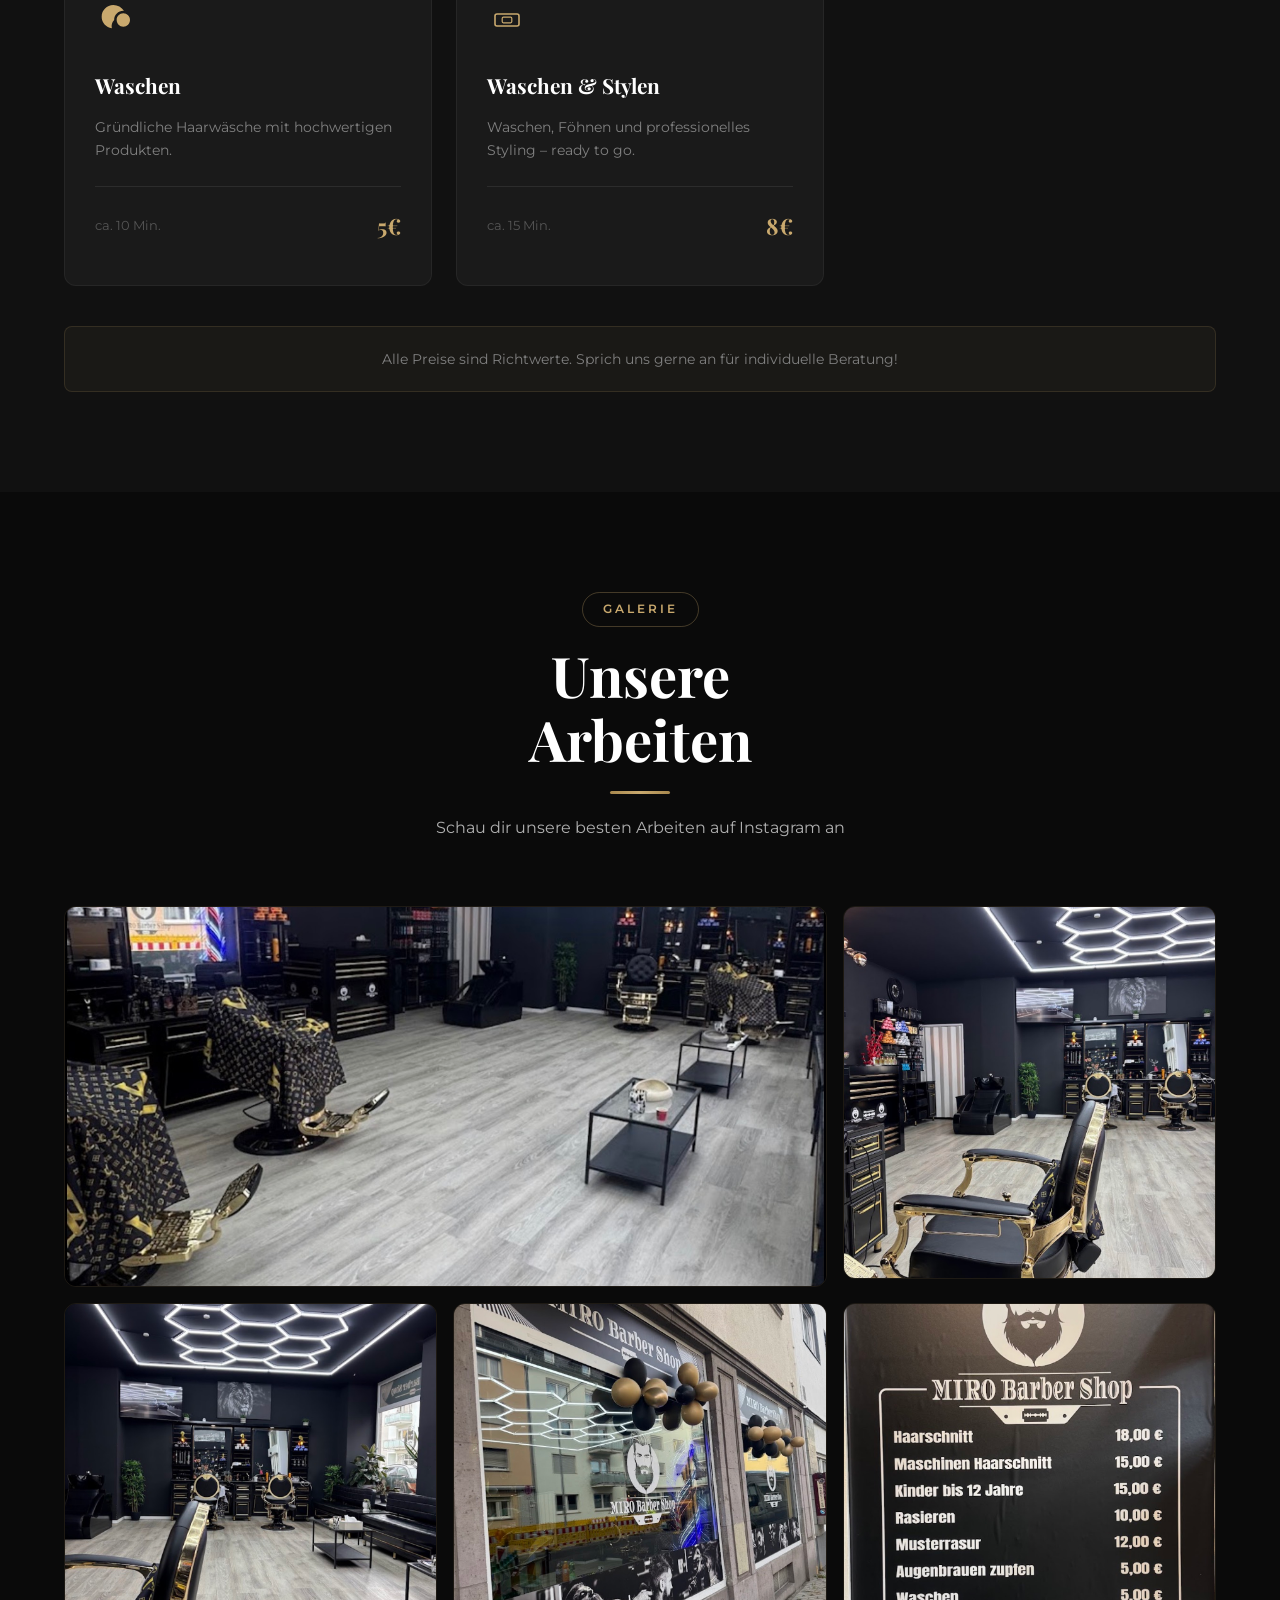
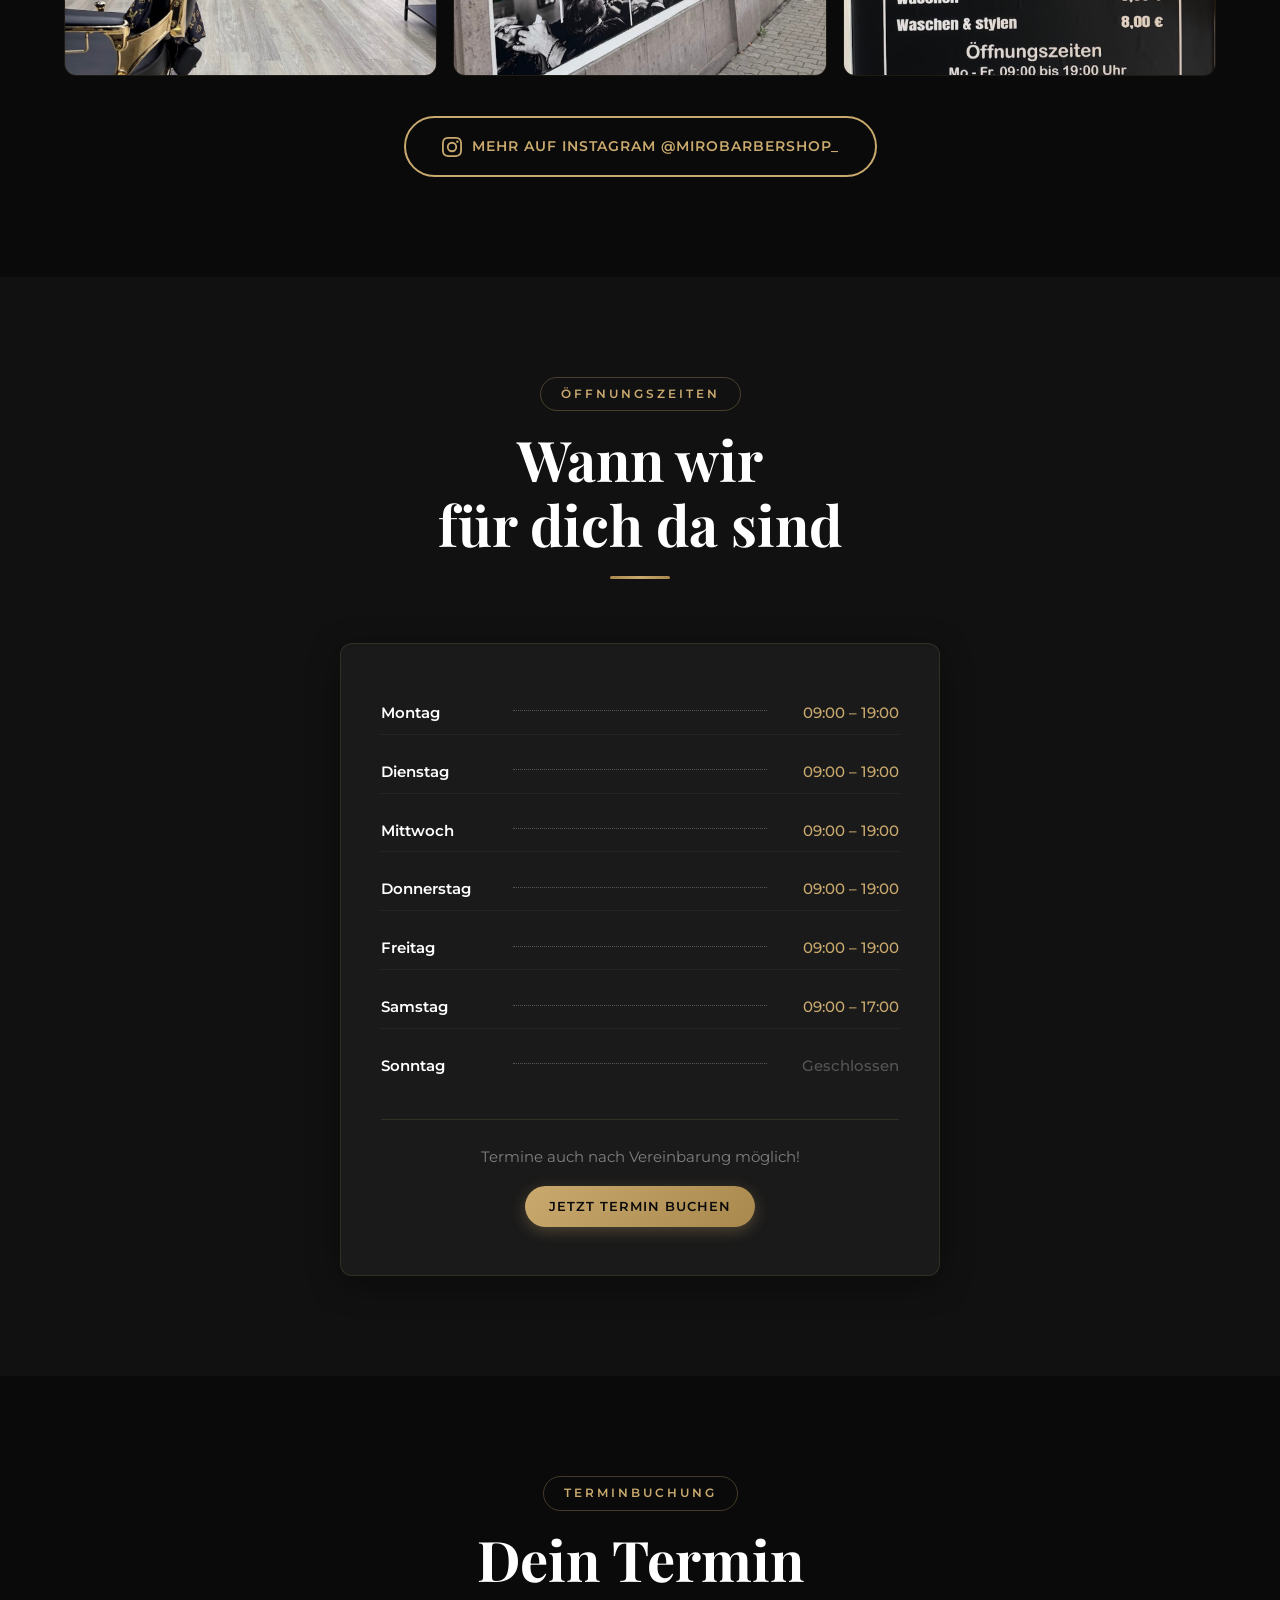
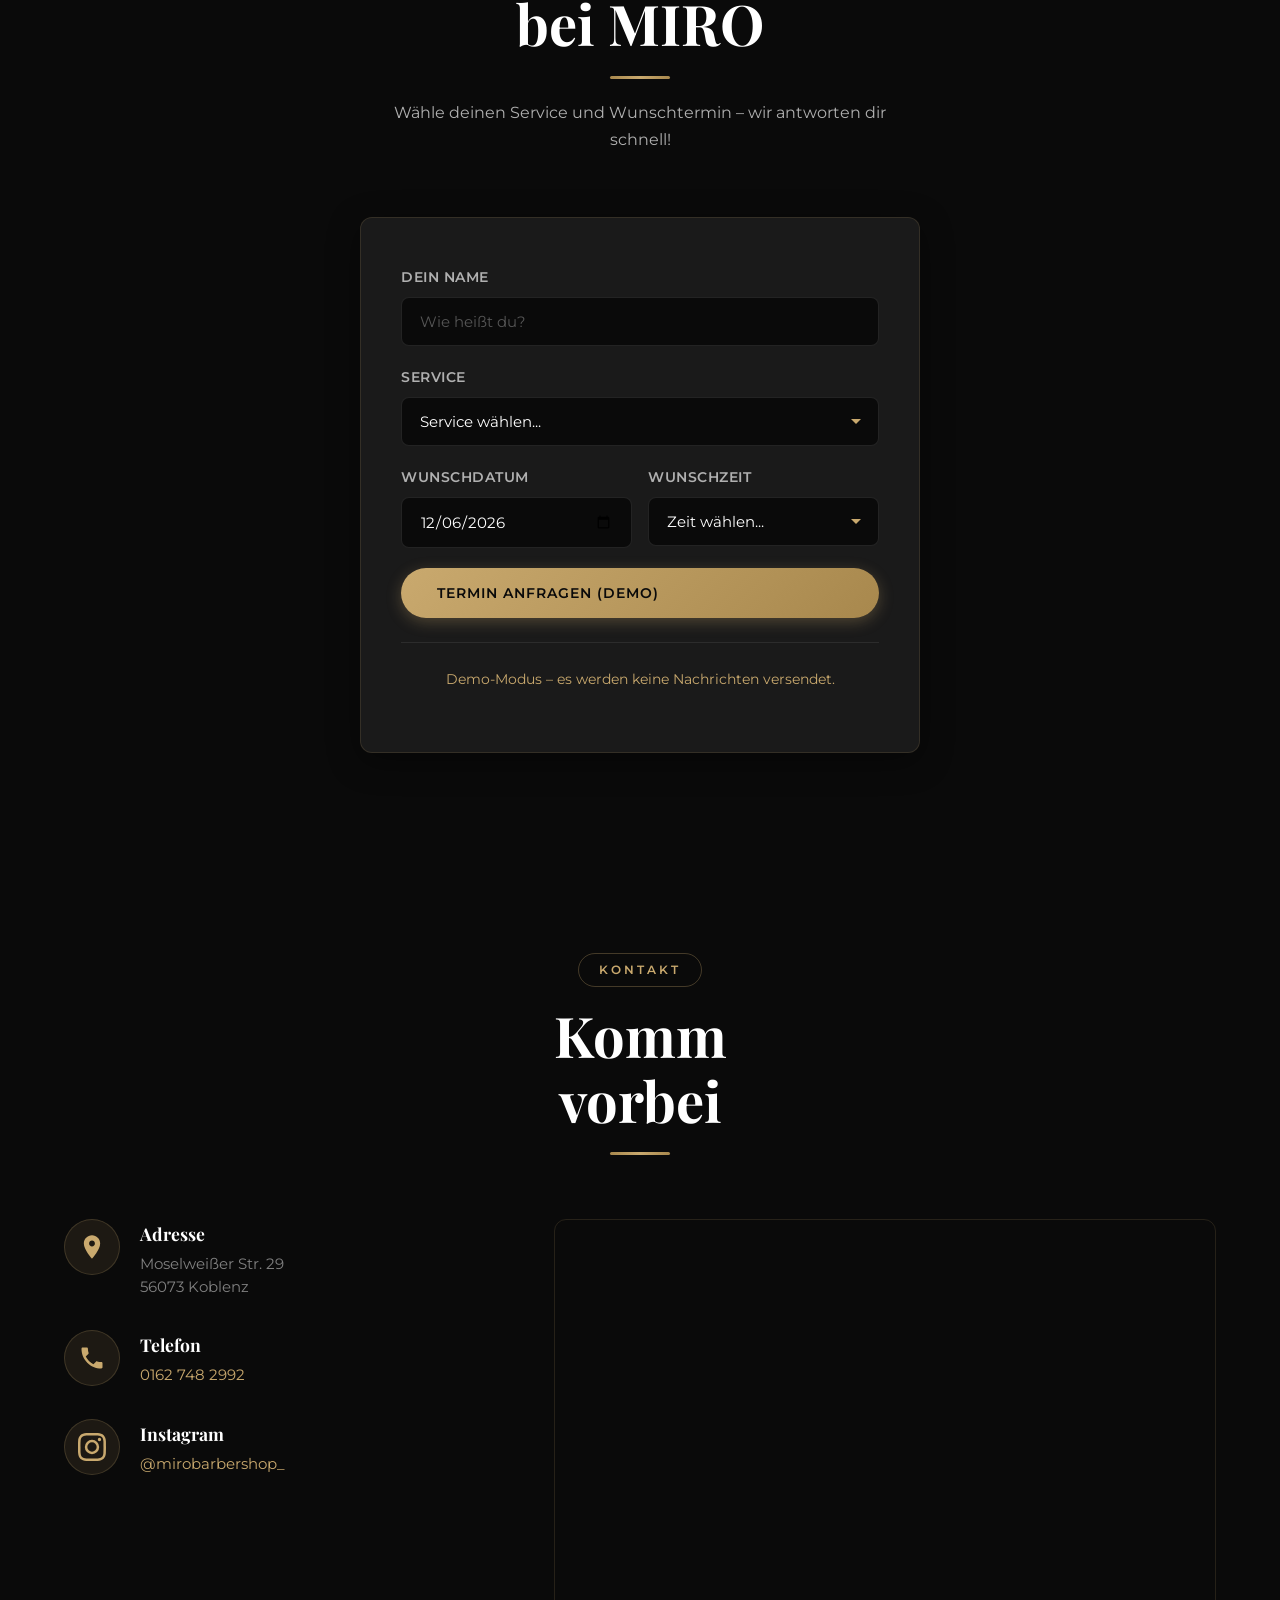
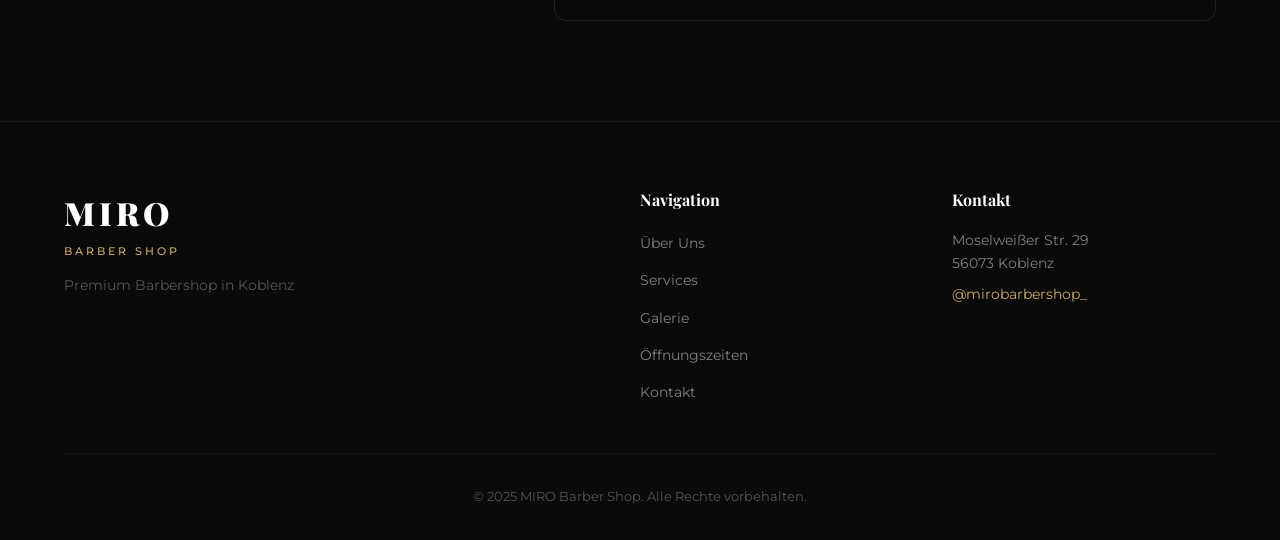
==== commit 8ac10d30: "Add real shop photos to gallery and about section, update phone number - Replace About section place" ====
--- a/index.html
+++ b/index.html
@@ -132,10 +132,7 @@
           </div>
         </div>
         <div class="about-image fade-in">
-          <div class="about-image-placeholder">
-            <svg viewBox="0 0 24 24" width="64" height="64"><path d="M12 12c2.21 0 4-1.79 4-4s-1.79-4-4-4-4 1.79-4 4 1.79 4 4 4zm0 2c-2.67 0-8 1.34-8 4v2h16v-2c0-2.66-5.33-4-8-4z" fill="#c9a96e"/></svg>
-            <p>Foto kommt bald</p>
-          </div>
+          <img src="images/IMG_7171.jpeg" alt="MIRO Barber Shop Außenansicht in Koblenz" class="about-img">
         </div>
       </div>
     </div>
@@ -262,27 +259,31 @@
         <p class="section-subtitle">Schau dir unsere besten Arbeiten auf Instagram an</p>
       </div>
 
-      <!-- Instagram Embed Grid -->
-      <div class="gallery-instagram fade-in">
-        <div class="instagram-feed">
-          <div class="instagram-card">
-            <div class="instagram-icon">
-              <svg viewBox="0 0 24 24" width="64" height="64">
-                <path d="M12 2.163c3.204 0 3.584.012 4.85.07 3.252.148 4.771 1.691 4.919 4.919.058 1.265.069 1.645.069 4.849 0 3.205-.012 3.584-.069 4.849-.149 3.225-1.664 4.771-4.919 4.919-1.266.058-1.644.07-4.85.07-3.204 0-3.584-.012-4.849-.07-3.26-.149-4.771-1.699-4.919-4.92-.058-1.265-.07-1.644-.07-4.849 0-3.204.013-3.583.07-4.849.149-3.227 1.664-4.771 4.919-4.919 1.266-.057 1.645-.069 4.849-.069zM12 0C8.741 0 8.333.014 7.053.072 2.695.272.273 2.69.073 7.052.014 8.333 0 8.741 0 12c0 3.259.014 3.668.072 4.948.2 4.358 2.618 6.78 6.98 6.98C8.333 23.986 8.741 24 12 24c3.259 0 3.668-.014 4.948-.072 4.354-.2 6.782-2.618 6.979-6.98.059-1.28.073-1.689.073-4.948 0-3.259-.014-3.667-.072-4.947-.196-4.354-2.617-6.78-6.979-6.98C15.668.014 15.259 0 12 0zm0 5.838a6.162 6.162 0 100 12.324 6.162 6.162 0 000-12.324zM12 16a4 4 0 110-8 4 4 0 010 8zm6.406-11.845a1.44 1.44 0 100 2.881 1.44 1.44 0 000-2.881z" fill="#c9a96e"/>
-              </svg>
-            </div>
-            <h3>@mirobarbershop_</h3>
-            <p>Folge uns auf Instagram für aktuelle Styles, Vorher-Nachher-Bilder und Einblicke in unseren Barber-Alltag.</p>
-            <a href="https://www.instagram.com/mirobarbershop_/" target="_blank" rel="noopener" class="btn btn-primary">
-              <svg viewBox="0 0 24 24" width="20" height="20" style="vertical-align: middle; margin-right: 0.5rem;">
-                <path d="M12 2.163c3.204 0 3.584.012 4.85.07 3.252.148 4.771 1.691 4.919 4.919.058 1.265.069 1.645.069 4.849 0 3.205-.012 3.584-.069 4.849-.149 3.225-1.664 4.771-4.919 4.919-1.266.058-1.644.07-4.85.07-3.204 0-3.584-.012-4.849-.07-3.26-.149-4.771-1.699-4.919-4.92-.058-1.265-.07-1.644-.07-4.849 0-3.204.013-3.583.07-4.849.149-3.227 1.664-4.771 4.919-4.919 1.266-.057 1.645-.069 4.849-.069zM12 0C8.741 0 8.333.014 7.053.072 2.695.272.273 2.69.073 7.052.014 8.333 0 8.741 0 12c0 3.259.014 3.668.072 4.948.2 4.358 2.618 6.78 6.98 6.98C8.333 23.986 8.741 24 12 24c3.259 0 3.668-.014 4.948-.072 4.354-.2 6.782-2.618 6.979-6.98.059-1.28.073-1.689.073-4.948 0-3.259-.014-3.667-.072-4.947-.196-4.354-2.617-6.78-6.979-6.98C15.668.014 15.259 0 12 0zm0 5.838a6.162 6.162 0 100 12.324 6.162 6.162 0 000-12.324zM12 16a4 4 0 110-8 4 4 0 010 8zm6.406-11.845a1.44 1.44 0 100 2.881 1.44 1.44 0 000-2.881z" fill="currentColor"/>
-              </svg>
-              Auf Instagram ansehen
-            </a>
-          </div>
-        </div>
-      </div>
-      <p class="gallery-note fade-in">Echte Fotos direkt von unserem Instagram-Profil</p>
+      <div class="gallery-grid fade-in">
+        <div class="gallery-item gallery-item-wide">
+          <img src="images/IMG_7173.jpeg" alt="MIRO Barber Shop Innenraum mit Hexagon-Deckenbeleuchtung" loading="lazy">
+        </div>
+        <div class="gallery-item">
+          <img src="images/IMG_7174.jpeg" alt="MIRO Barber Shop Barber-Stuhl und Arbeitsplatz" loading="lazy">
+        </div>
+        <div class="gallery-item">
+          <img src="images/IMG_7172.jpeg" alt="MIRO Barber Shop Innenansicht mit Barber-Stühlen" loading="lazy">
+        </div>
+        <div class="gallery-item">
+          <img src="images/IMG_7171.jpeg" alt="MIRO Barber Shop Schaufenster in Koblenz" loading="lazy">
+        </div>
+        <div class="gallery-item">
+          <img src="images/IMG_7170.jpeg" alt="MIRO Barber Shop Preisliste" loading="lazy">
+        </div>
+      </div>
+      <div class="gallery-instagram-link fade-in">
+        <a href="https://www.instagram.com/mirobarbershop_/" target="_blank" rel="noopener" class="btn btn-outline">
+          <svg viewBox="0 0 24 24" width="20" height="20">
+            <path d="M12 2.163c3.204 0 3.584.012 4.85.07 3.252.148 4.771 1.691 4.919 4.919.058 1.265.069 1.645.069 4.849 0 3.205-.012 3.584-.069 4.849-.149 3.225-1.664 4.771-4.919 4.919-1.266.058-1.644.07-4.85.07-3.204 0-3.584-.012-4.849-.07-3.26-.149-4.771-1.699-4.919-4.92-.058-1.265-.07-1.644-.07-4.849 0-3.204.013-3.583.07-4.849.149-3.227 1.664-4.771 4.919-4.919 1.266-.057 1.645-.069 4.849-.069zM12 0C8.741 0 8.333.014 7.053.072 2.695.272.273 2.69.073 7.052.014 8.333 0 8.741 0 12c0 3.259.014 3.668.072 4.948.2 4.358 2.618 6.78 6.98 6.98C8.333 23.986 8.741 24 12 24c3.259 0 3.668-.014 4.948-.072 4.354-.2 6.782-2.618 6.979-6.98.059-1.28.073-1.689.073-4.948 0-3.259-.014-3.667-.072-4.947-.196-4.354-2.617-6.78-6.979-6.98C15.668.014 15.259 0 12 0zm0 5.838a6.162 6.162 0 100 12.324 6.162 6.162 0 000-12.324zM12 16a4 4 0 110-8 4 4 0 010 8zm6.406-11.845a1.44 1.44 0 100 2.881 1.44 1.44 0 000-2.881z" fill="currentColor"/>
+          </svg>
+          Mehr auf Instagram @mirobarbershop_
+        </a>
+      </div>
     </div>
   </section>
 
@@ -460,7 +461,7 @@
             </div>
             <div>
               <h3>Telefon</h3>
-              <p>Wird nach Freischaltung angezeigt</p>
+              <p><a href="tel:+4901627482992">0162 748 2992</a></p>
             </div>
           </div>
           <div class="contact-item">
--- a/css/style.css
+++ b/css/style.css
@@ -615,19 +615,13 @@
   justify-content: center;
 }
 
-.about-image-placeholder {
+.about-img {
   width: 100%;
   aspect-ratio: 3/4;
-  background: var(--bg-card);
+  object-fit: cover;
   border-radius: var(--radius);
-  border: 2px dashed rgba(201, 169, 110, 0.2);
-  display: flex;
-  flex-direction: column;
-  align-items: center;
-  justify-content: center;
-  gap: 16px;
-  color: var(--gray-500);
-  font-size: 0.9rem;
+  border: 1px solid rgba(201, 169, 110, 0.15);
+  box-shadow: var(--shadow);
 }
 
 /* ============================================
@@ -737,10 +731,22 @@
   overflow: hidden;
   aspect-ratio: 1;
   transition: transform var(--transition);
+  border: 1px solid rgba(201, 169, 110, 0.1);
+}
+
+.gallery-item img {
+  width: 100%;
+  height: 100%;
+  object-fit: cover;
+  transition: transform 0.5s ease;
 }
 
 .gallery-item:hover {
   transform: scale(1.02);
+}
+
+.gallery-item:hover img {
+  transform: scale(1.05);
 }
 
 .gallery-item-wide {
@@ -748,19 +754,9 @@
   aspect-ratio: 2/1;
 }
 
-.gallery-placeholder {
-  width: 100%;
-  height: 100%;
-  background: var(--bg-card);
-  border: 2px dashed rgba(201, 169, 110, 0.15);
-  border-radius: var(--radius);
-  display: flex;
-  flex-direction: column;
-  align-items: center;
-  justify-content: center;
-  gap: 12px;
-  color: var(--gray-500);
-  font-size: 0.85rem;
+.gallery-instagram-link {
+  text-align: center;
+  margin-top: 40px;
 }
 
 .gallery-note {
@@ -1207,9 +1203,9 @@
     order: -1;
   }
 
-  .about-image-placeholder {
+  .about-img {
     aspect-ratio: 16/9;
-    max-height: 300px;
+    max-height: 350px;
   }
 
   .contact-grid {
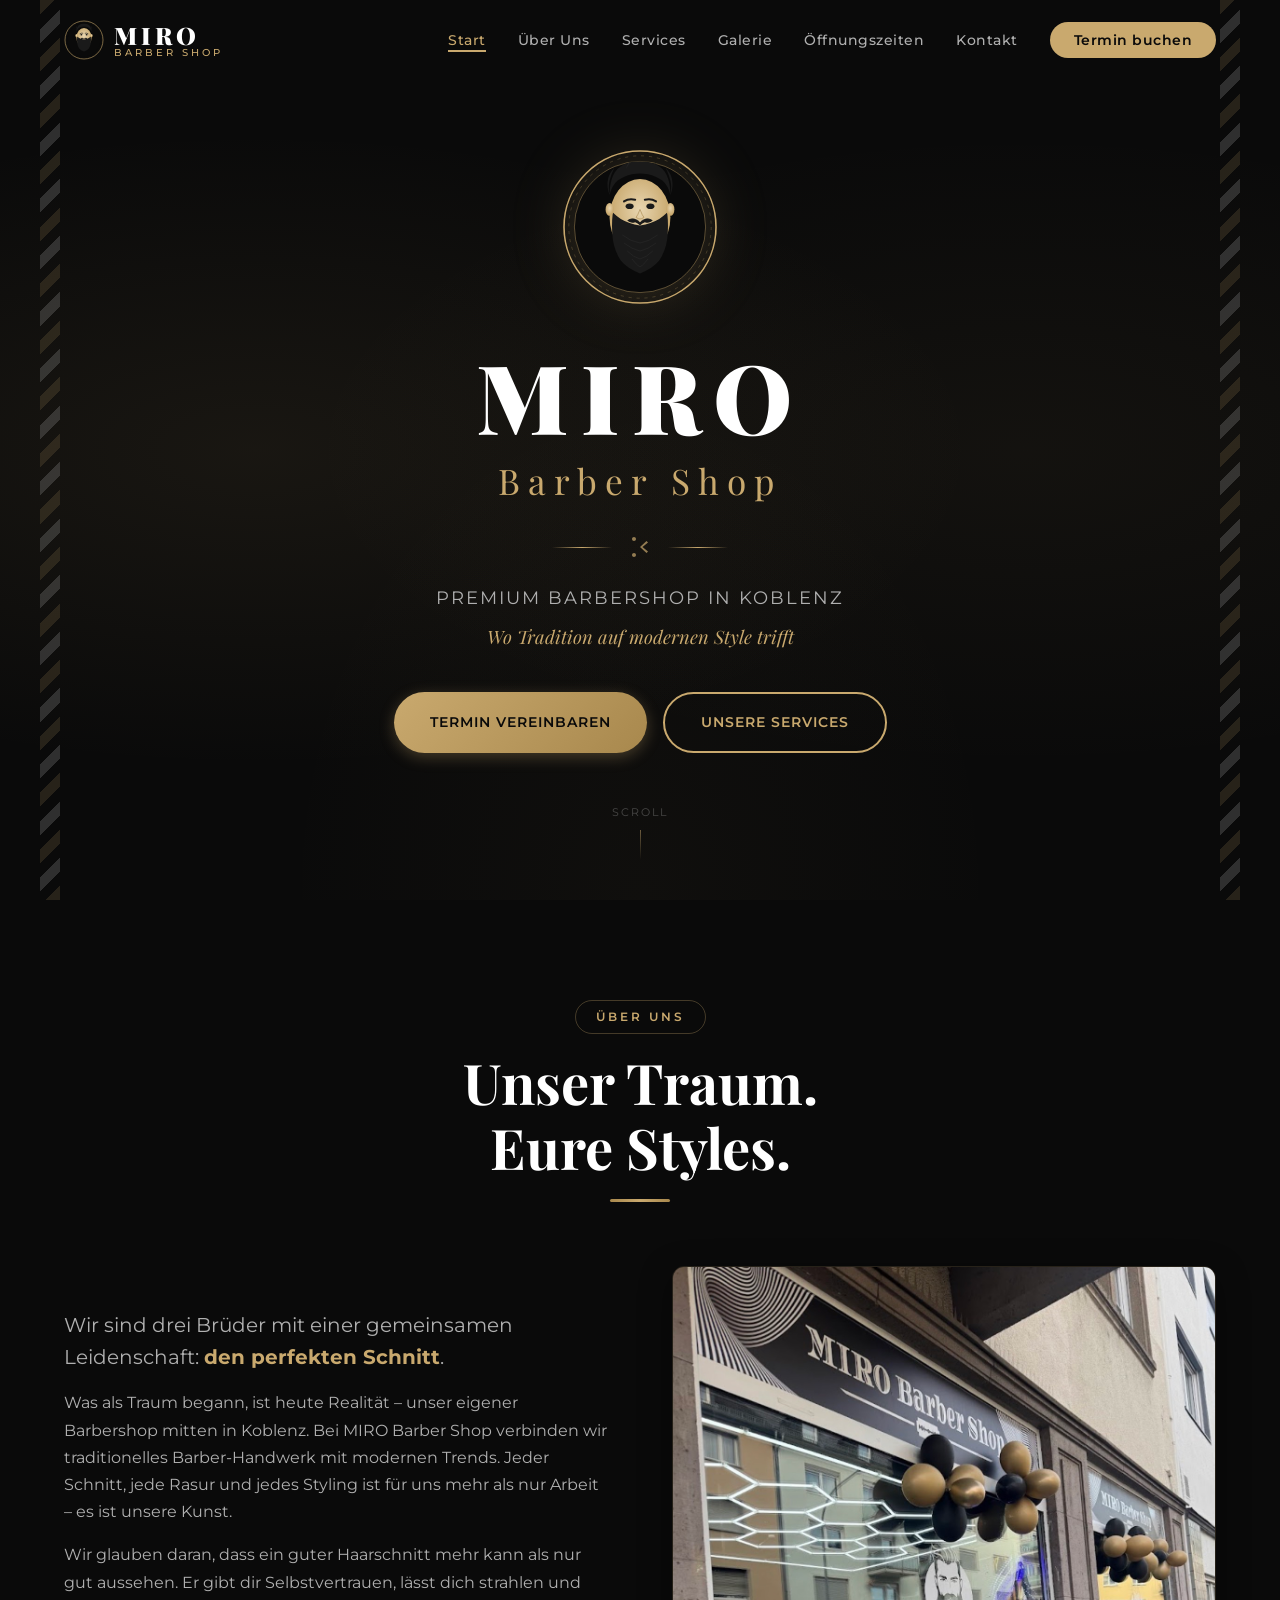
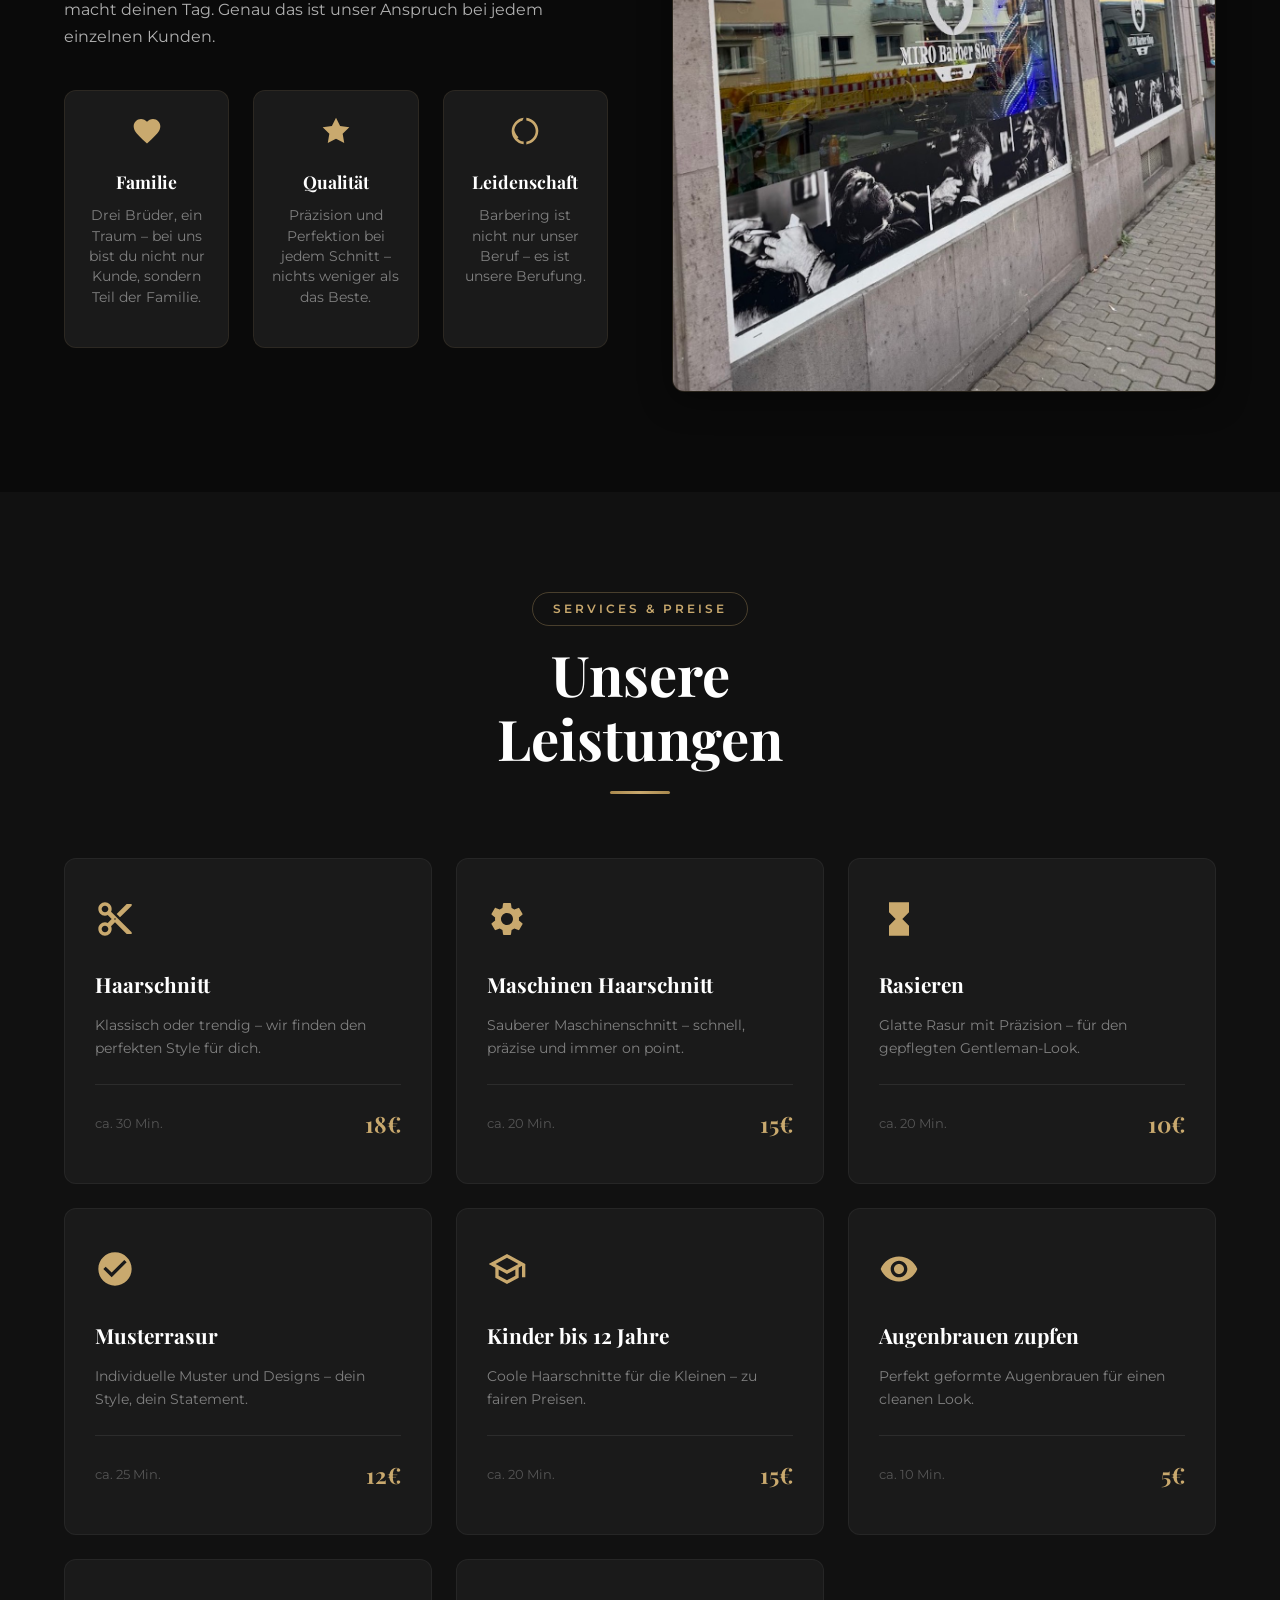
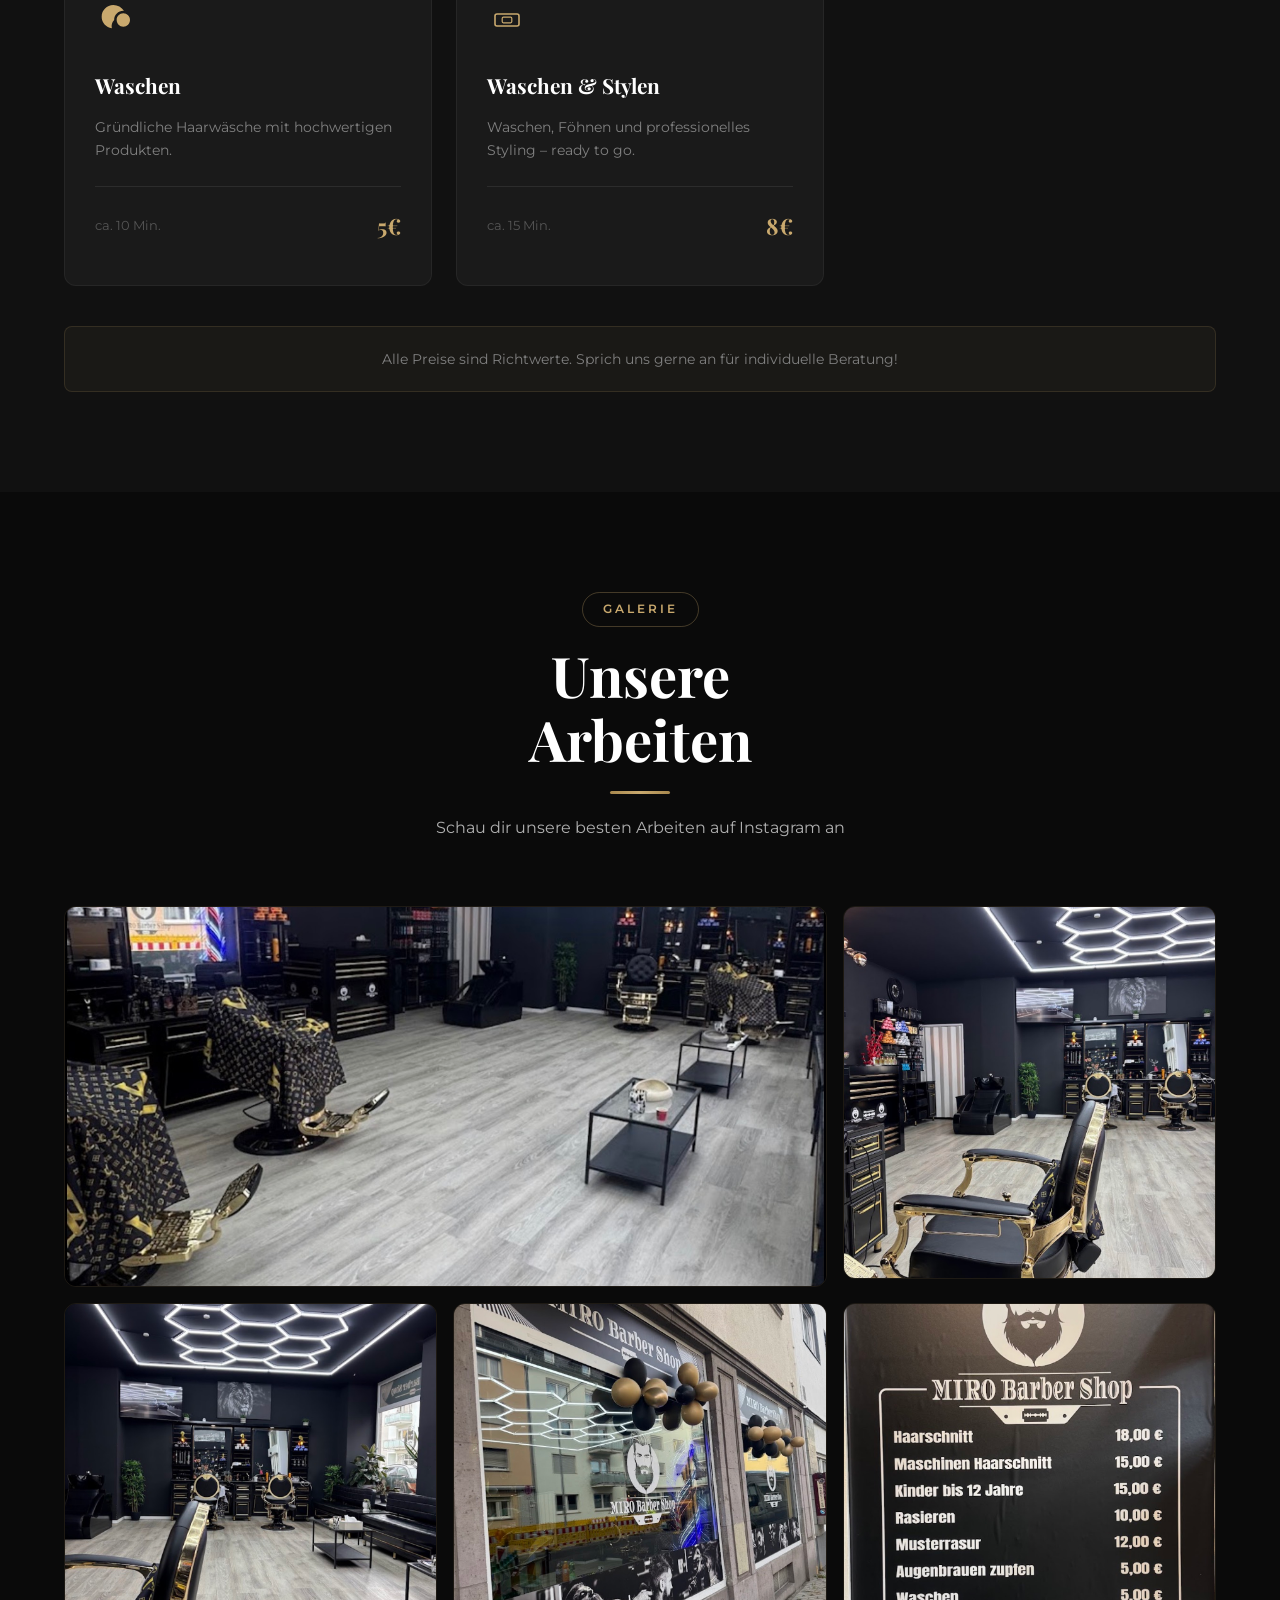
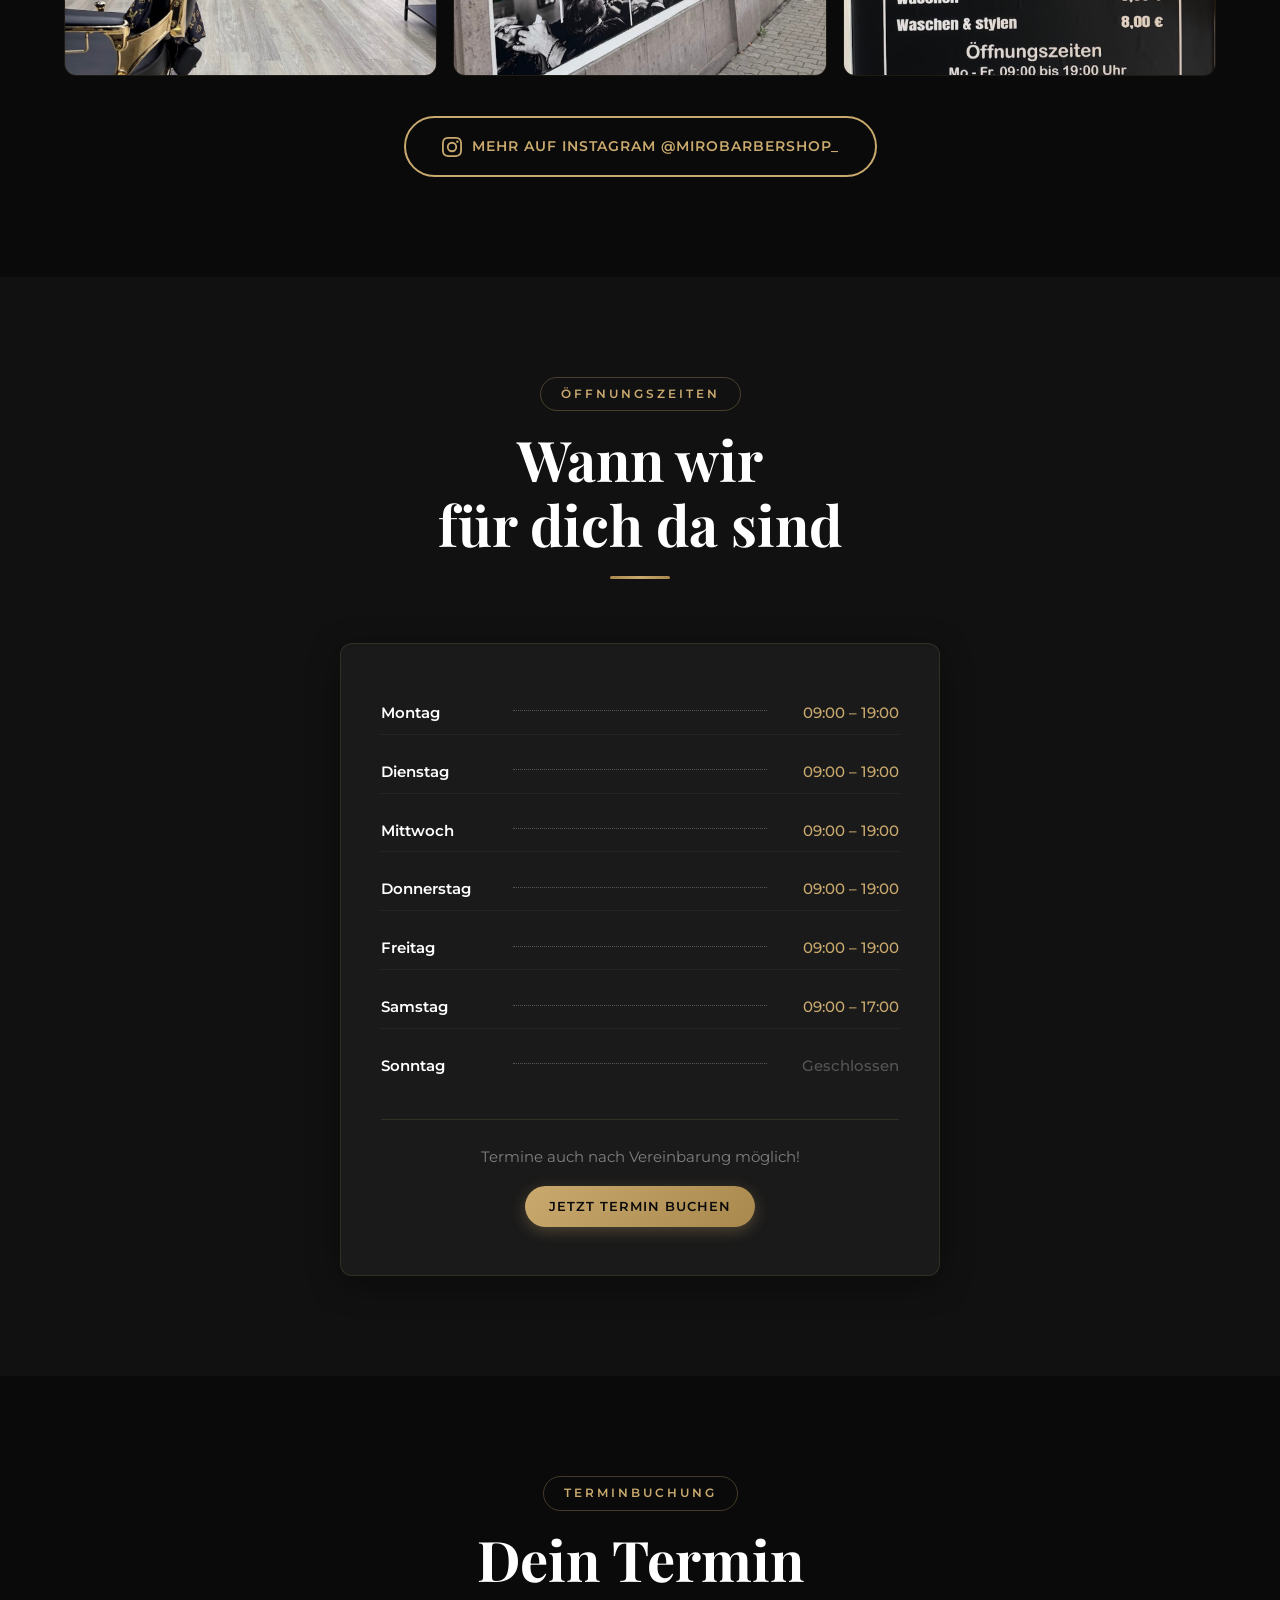
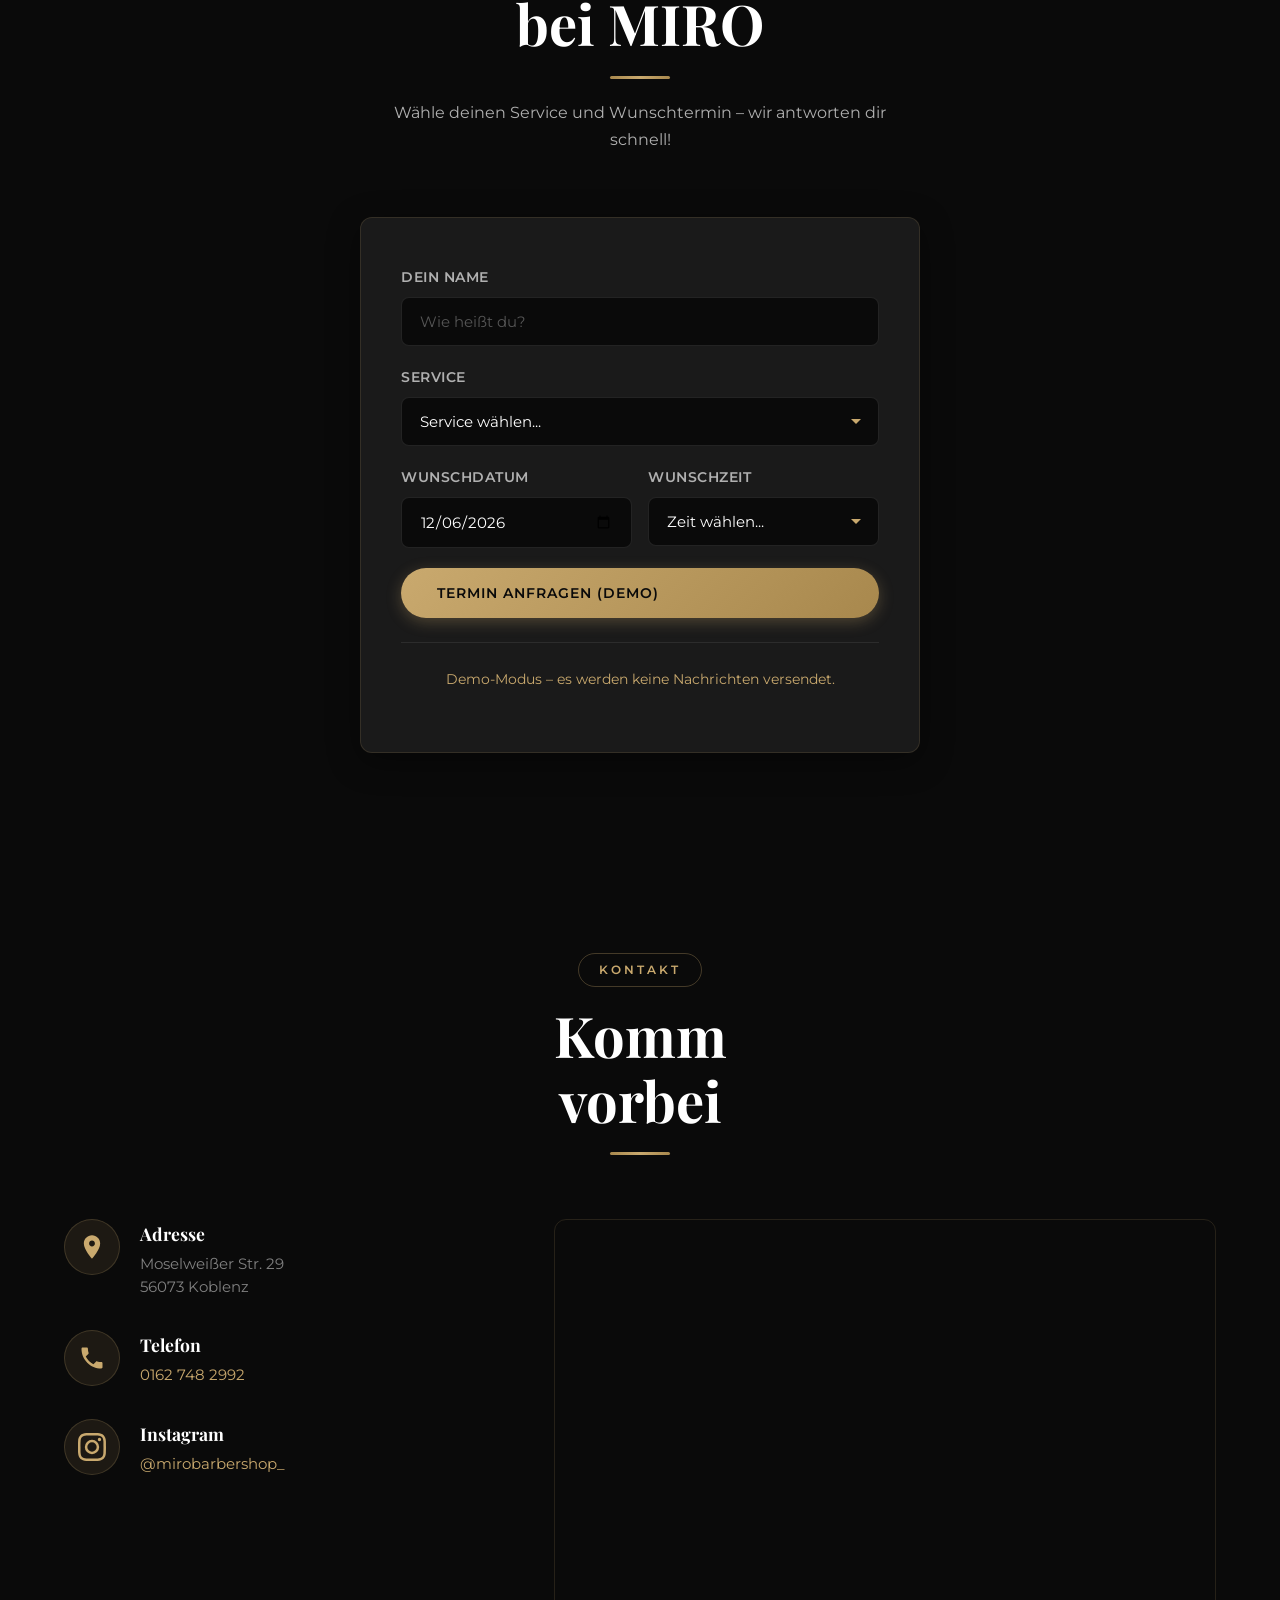
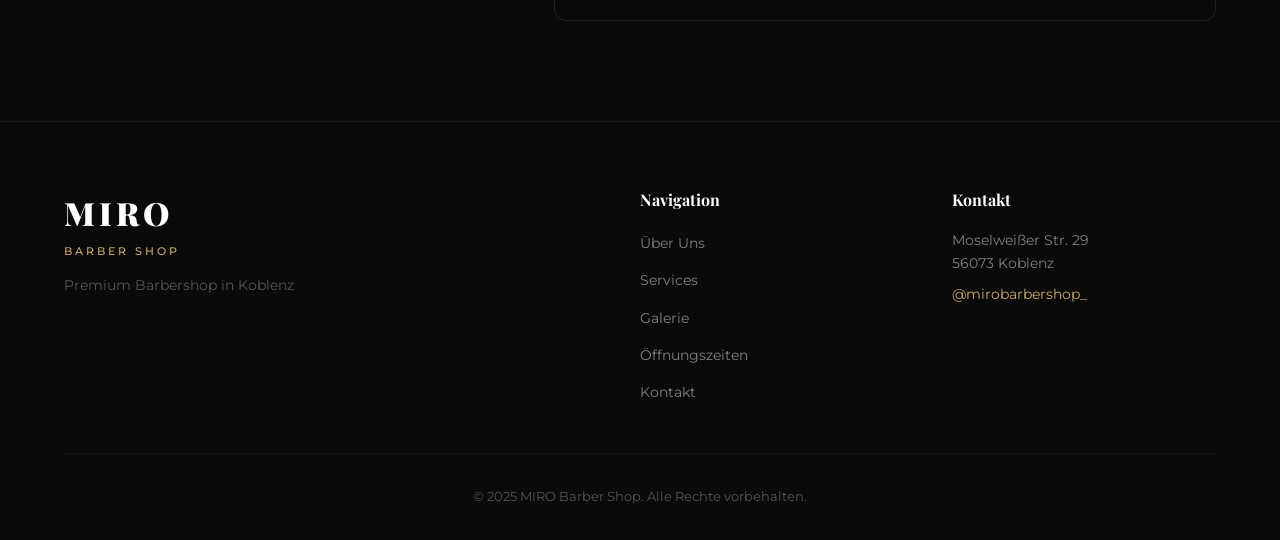
==== commit c55593a6: "feat: Neues Barber-Logo mit bärtigem Mann im Gold-Farbschema - Hero-Logo ersetzt durch detailliertes" ====
--- a/index.html
+++ b/index.html
@@ -20,8 +20,38 @@
   <nav class="navbar" id="navbar">
     <div class="nav-container">
       <a href="#hero" class="nav-logo">
-        <span class="logo-text">MIRO</span>
-        <span class="logo-sub">Barber Shop</span>
+        <svg viewBox="0 0 200 200" class="nav-logo-icon" aria-hidden="true">
+          <defs>
+            <clipPath id="navCircleClip">
+              <circle cx="100" cy="100" r="82"/>
+            </clipPath>
+            <radialGradient id="navFaceGrad" cx="50%" cy="40%" r="50%">
+              <stop offset="0%" stop-color="#e8d5b0"/>
+              <stop offset="100%" stop-color="#c9a96e"/>
+            </radialGradient>
+          </defs>
+          <circle cx="100" cy="100" r="95" fill="none" stroke="#c9a96e" stroke-width="3"/>
+          <circle cx="100" cy="100" r="82" fill="#0a0a0a"/>
+          <g clip-path="url(#navCircleClip)">
+            <ellipse cx="100" cy="88" rx="38" ry="48" fill="url(#navFaceGrad)"/>
+            <path d="M62,60 Q62,30 80,22 Q90,18 100,16 Q110,18 120,22 Q138,30 138,60 Q135,48 128,42 Q120,36 110,34 Q100,32 90,34 Q80,36 72,42 Q65,48 62,60Z" fill="#1a1a1a"/>
+            <path d="M88,22 Q92,8 100,6 Q108,8 115,14 Q120,20 124,28 Q116,16 108,12 Q100,10 94,14 Q90,18 88,22Z" fill="#1a1a1a"/>
+            <path d="M62,60 Q58,50 60,40 Q62,32 68,26 Q64,34 62,42 Q60,50 62,60Z" fill="#1a1a1a"/>
+            <path d="M138,60 Q142,50 140,40 Q138,32 132,26 Q136,34 138,42 Q140,50 138,60Z" fill="#1a1a1a"/>
+            <path d="M80,68 Q86,64 94,66" fill="none" stroke="#1a1a1a" stroke-width="3" stroke-linecap="round"/>
+            <path d="M106,66 Q114,64 120,68" fill="none" stroke="#1a1a1a" stroke-width="3" stroke-linecap="round"/>
+            <ellipse cx="87" cy="74" rx="5" ry="3.5" fill="#1a1a1a"/>
+            <ellipse cx="113" cy="74" rx="5" ry="3.5" fill="#1a1a1a"/>
+            <path d="M66,82 Q64,100 66,115 Q68,130 76,142 Q84,152 100,158 Q116,152 124,142 Q132,130 134,115 Q136,100 134,82 Q130,86 124,90 Q114,96 100,98 Q86,96 76,90 Q70,86 66,82Z" fill="#1a1a1a"/>
+            <path d="M84,92 Q88,88 94,90 Q98,92 100,94 Q102,92 106,90 Q112,88 116,92 Q112,96 106,94 Q102,96 100,98 Q98,96 94,94 Q88,96 84,92Z" fill="#1a1a1a"/>
+            <ellipse cx="62" cy="78" rx="5" ry="8" fill="url(#navFaceGrad)"/>
+            <ellipse cx="138" cy="78" rx="5" ry="8" fill="url(#navFaceGrad)"/>
+          </g>
+        </svg>
+        <div class="nav-logo-text">
+          <span class="logo-text">MIRO</span>
+          <span class="logo-sub">Barber Shop</span>
+        </div>
       </a>
       <button class="nav-toggle" id="navToggle" aria-label="Menü öffnen">
         <span></span>
@@ -48,26 +78,68 @@
     <div class="hero-content">
       <div class="hero-logo">
         <svg viewBox="0 0 200 200" class="logo-svg" aria-label="MIRO Barber Shop Logo">
+          <defs>
+            <clipPath id="circleClip">
+              <circle cx="100" cy="100" r="82"/>
+            </clipPath>
+            <radialGradient id="faceGrad" cx="50%" cy="40%" r="50%">
+              <stop offset="0%" stop-color="#e8d5b0"/>
+              <stop offset="100%" stop-color="#c9a96e"/>
+            </radialGradient>
+            <linearGradient id="goldShine" x1="0%" y1="0%" x2="100%" y2="100%">
+              <stop offset="0%" stop-color="#d4b97a"/>
+              <stop offset="50%" stop-color="#c9a96e"/>
+              <stop offset="100%" stop-color="#a8884d"/>
+            </linearGradient>
+          </defs>
+          <!-- Outer badge shape -->
           <circle cx="100" cy="100" r="95" fill="none" stroke="#c9a96e" stroke-width="2"/>
-          <circle cx="100" cy="100" r="85" fill="none" stroke="#c9a96e" stroke-width="0.5"/>
-          <!-- Stylized barber silhouette -->
-          <g transform="translate(100,95) scale(0.7)">
-            <!-- Head -->
-            <ellipse cx="0" cy="-25" rx="35" ry="42" fill="#c9a96e"/>
-            <!-- Hair -->
-            <path d="M-30,-55 Q-25,-80 0,-85 Q25,-80 35,-55 Q30,-65 20,-68 Q10,-72 0,-70 Q-10,-72 -20,-68 Q-30,-65 -30,-55Z" fill="#1a1a1a"/>
-            <path d="M-5,-85 Q5,-95 15,-85 Q20,-78 25,-72 Q15,-80 5,-82 Q-5,-80 -5,-85Z" fill="#1a1a1a"/>
-            <!-- Beard -->
-            <path d="M-28,-10 Q-30,15 -20,35 Q-10,50 0,55 Q10,50 20,35 Q30,15 28,-10" fill="#1a1a1a"/>
+          <!-- Inner circle background -->
+          <circle cx="100" cy="100" r="82" fill="#0a0a0a"/>
+          <circle cx="100" cy="100" r="82" fill="none" stroke="#c9a96e" stroke-width="0.5"/>
+          <!-- Bearded man portrait -->
+          <g clip-path="url(#circleClip)">
+            <!-- Face base -->
+            <ellipse cx="100" cy="88" rx="38" ry="48" fill="url(#faceGrad)"/>
+            <!-- Styled wavy hair -->
+            <path d="M62,60 Q62,30 80,22 Q90,18 100,16 Q110,18 120,22 Q138,30 138,60
+                      Q135,48 128,42 Q120,36 110,34 Q100,32 90,34 Q80,36 72,42 Q65,48 62,60Z" fill="#1a1a1a"/>
+            <!-- Hair wave/quiff on top -->
+            <path d="M88,22 Q92,8 100,6 Q108,8 115,14 Q120,20 124,28
+                      Q116,16 108,12 Q100,10 94,14 Q90,18 88,22Z" fill="#1a1a1a"/>
+            <path d="M82,28 Q86,14 96,8 Q100,6 104,7 Q96,10 90,16 Q86,22 82,28Z" fill="#222"/>
+            <!-- Side hair -->
+            <path d="M62,60 Q58,50 60,40 Q62,32 68,26 Q64,34 62,42 Q60,50 62,60Z" fill="#1a1a1a"/>
+            <path d="M138,60 Q142,50 140,40 Q138,32 132,26 Q136,34 138,42 Q140,50 138,60Z" fill="#1a1a1a"/>
+            <!-- Eyebrows -->
+            <path d="M80,68 Q86,64 94,66" fill="none" stroke="#1a1a1a" stroke-width="2.5" stroke-linecap="round"/>
+            <path d="M106,66 Q114,64 120,68" fill="none" stroke="#1a1a1a" stroke-width="2.5" stroke-linecap="round"/>
+            <!-- Eyes -->
+            <ellipse cx="87" cy="74" rx="5" ry="3.5" fill="#1a1a1a"/>
+            <ellipse cx="113" cy="74" rx="5" ry="3.5" fill="#1a1a1a"/>
+            <!-- Nose -->
+            <path d="M100,78 Q97,86 95,88 Q98,90 100,90 Q102,90 105,88 Q103,86 100,78Z" fill="none" stroke="#a8884d" stroke-width="0.8"/>
+            <!-- Full beard -->
+            <path d="M66,82 Q64,100 66,115 Q68,130 76,142 Q84,152 100,158
+                      Q116,152 124,142 Q132,130 134,115 Q136,100 134,82
+                      Q130,86 124,90 Q114,96 100,98 Q86,96 76,90 Q70,86 66,82Z" fill="#1a1a1a"/>
+            <!-- Beard texture lines -->
+            <path d="M78,110 Q88,118 100,120 Q112,118 122,110" fill="none" stroke="#2a2a2a" stroke-width="0.8"/>
+            <path d="M80,120 Q90,128 100,130 Q110,128 120,120" fill="none" stroke="#2a2a2a" stroke-width="0.8"/>
+            <path d="M84,130 Q92,138 100,140 Q108,138 116,130" fill="none" stroke="#2a2a2a" stroke-width="0.8"/>
+            <path d="M90,140 Q96,148 100,150 Q104,148 110,140" fill="none" stroke="#2a2a2a" stroke-width="0.8"/>
             <!-- Mustache -->
-            <path d="M-20,-5 Q-10,-12 0,-8 Q10,-12 20,-5 Q10,-2 0,-5 Q-10,-2 -20,-5Z" fill="#1a1a1a"/>
-            <!-- Eyes -->
-            <ellipse cx="-12" cy="-25" rx="4" ry="3" fill="#1a1a1a"/>
-            <ellipse cx="12" cy="-25" rx="4" ry="3" fill="#1a1a1a"/>
+            <path d="M84,92 Q88,88 94,90 Q98,92 100,94 Q102,92 106,90 Q112,88 116,92
+                      Q112,96 106,94 Q102,96 100,98 Q98,96 94,94 Q88,96 84,92Z" fill="#1a1a1a"/>
+            <!-- Mustache highlight -->
+            <path d="M86,91 Q92,88 98,92" fill="none" stroke="#2a2a2a" stroke-width="0.5"/>
+            <path d="M114,91 Q108,88 102,92" fill="none" stroke="#2a2a2a" stroke-width="0.5"/>
+            <!-- Ears -->
+            <ellipse cx="62" cy="78" rx="5" ry="8" fill="url(#faceGrad)"/>
+            <ellipse cx="138" cy="78" rx="5" ry="8" fill="url(#faceGrad)"/>
           </g>
-          <!-- Razor blade decoration -->
-          <rect x="70" y="160" width="60" height="20" rx="3" fill="none" stroke="#c9a96e" stroke-width="1.5"/>
-          <rect x="90" y="165" width="20" height="10" rx="2" fill="none" stroke="#c9a96e" stroke-width="1"/>
+          <!-- Decorative outer ring accent -->
+          <circle cx="100" cy="100" r="89" fill="none" stroke="#c9a96e" stroke-width="0.3" stroke-dasharray="4,6"/>
         </svg>
       </div>
       <h1 class="hero-title">
--- a/css/style.css
+++ b/css/style.css
@@ -158,9 +158,25 @@
 
 .nav-logo {
   display: flex;
-  flex-direction: column;
+  align-items: center;
+  gap: 10px;
   text-decoration: none;
   line-height: 1.1;
+}
+
+.nav-logo-icon {
+  width: 40px;
+  height: 40px;
+  transition: transform var(--transition);
+}
+
+.nav-logo:hover .nav-logo-icon {
+  transform: scale(1.1);
+}
+
+.nav-logo-text {
+  display: flex;
+  flex-direction: column;
 }
 
 .logo-text {
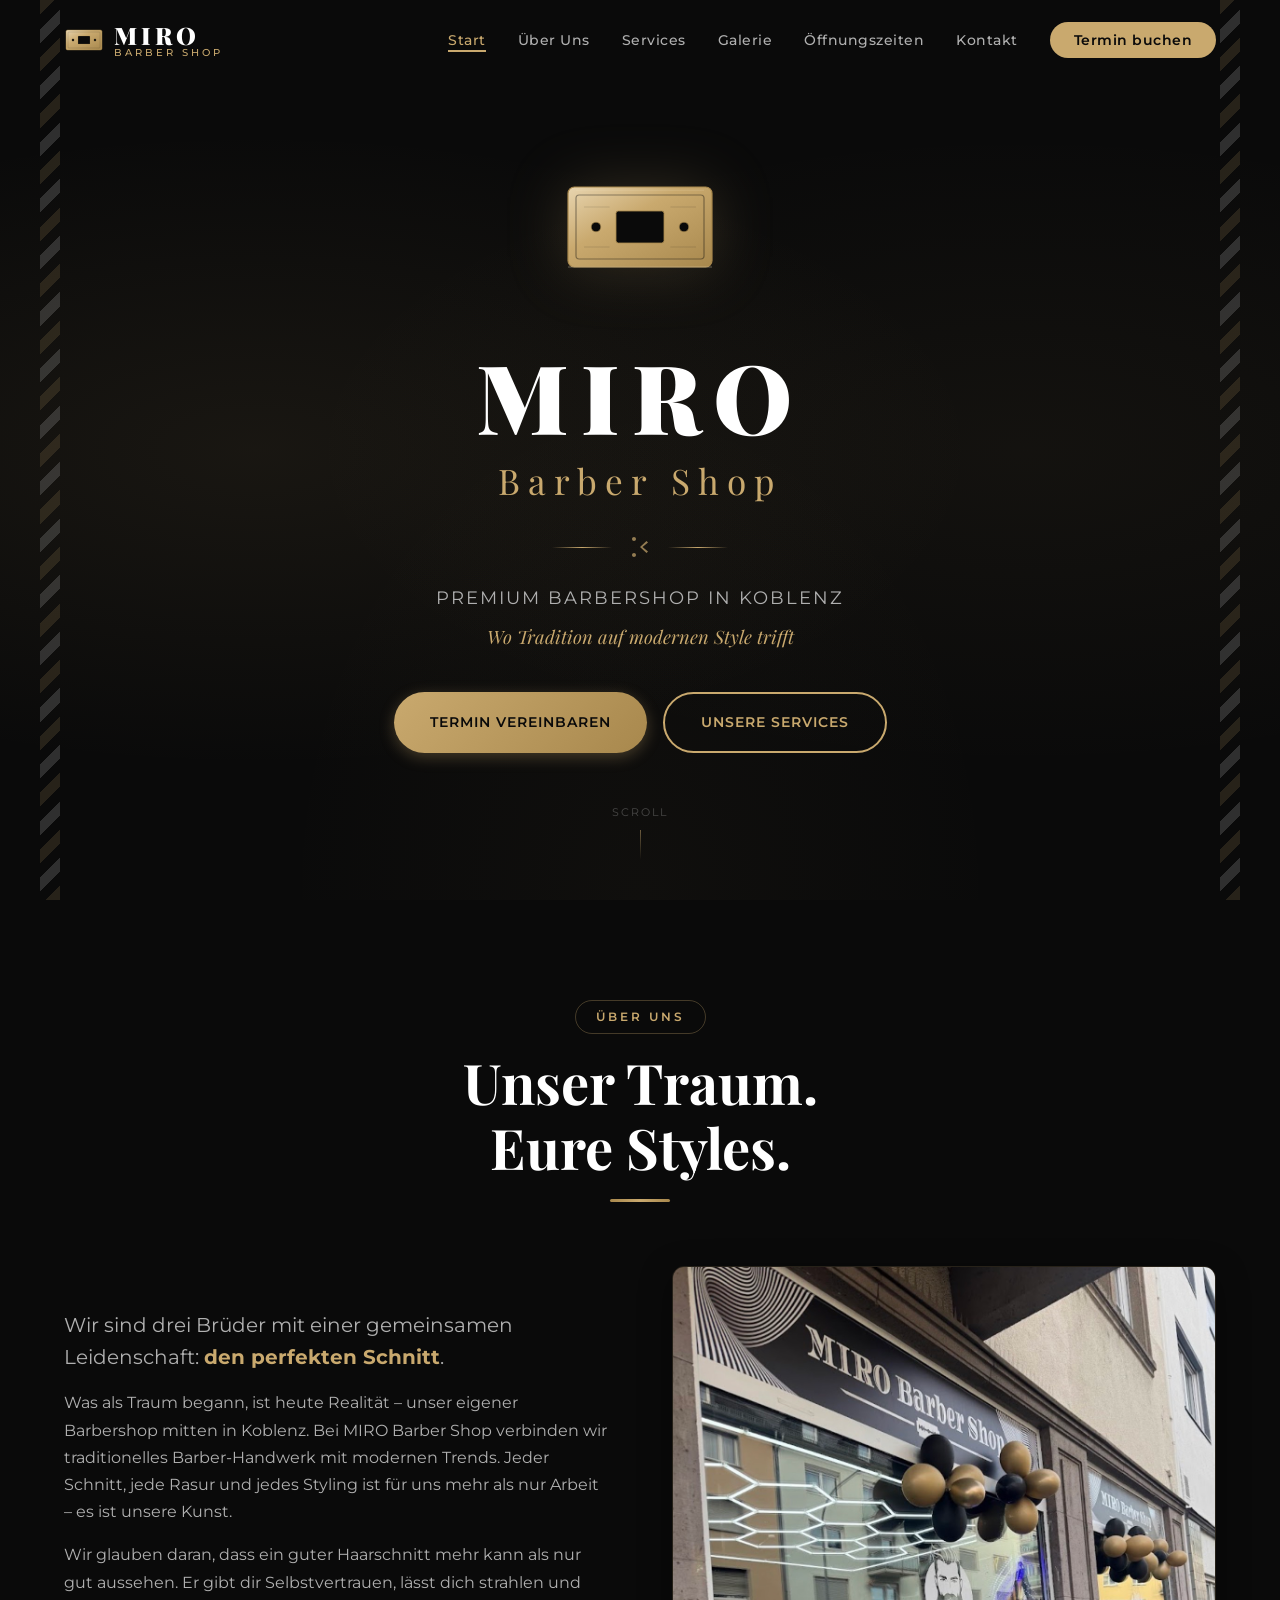
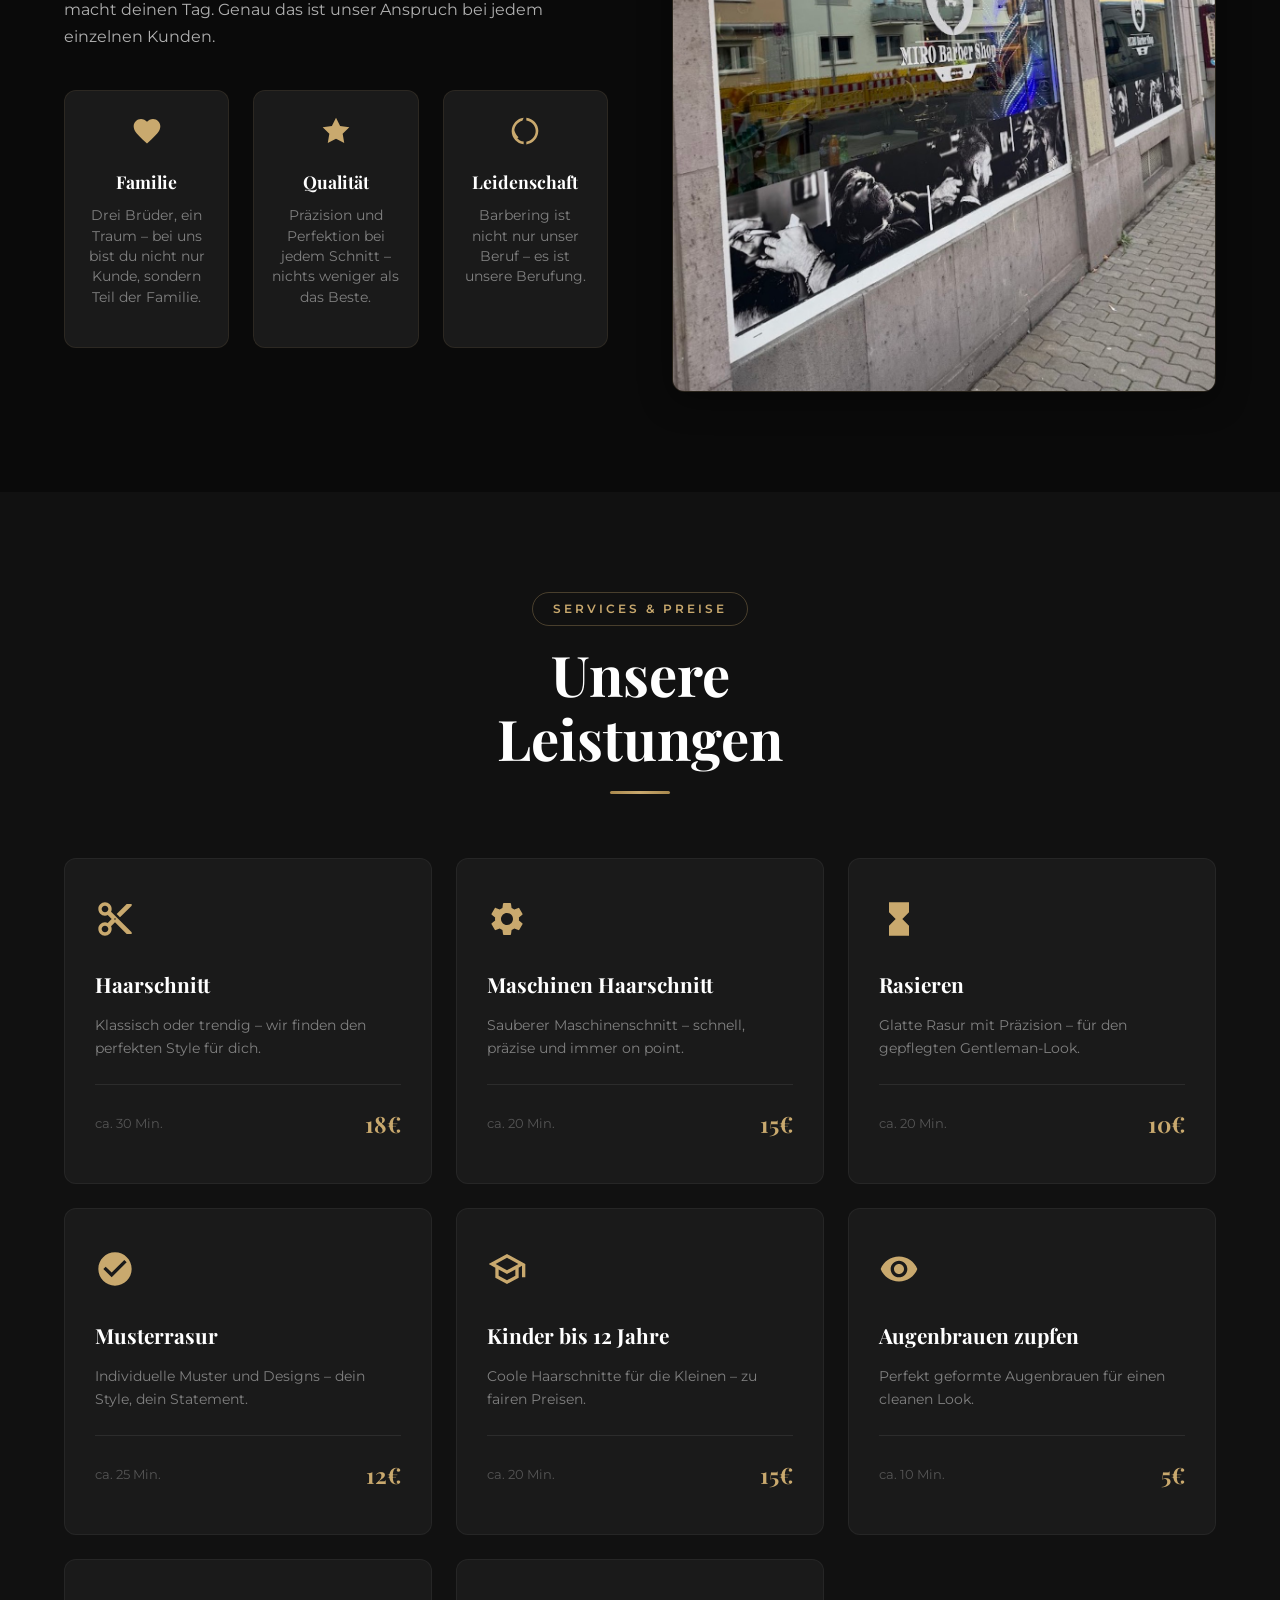
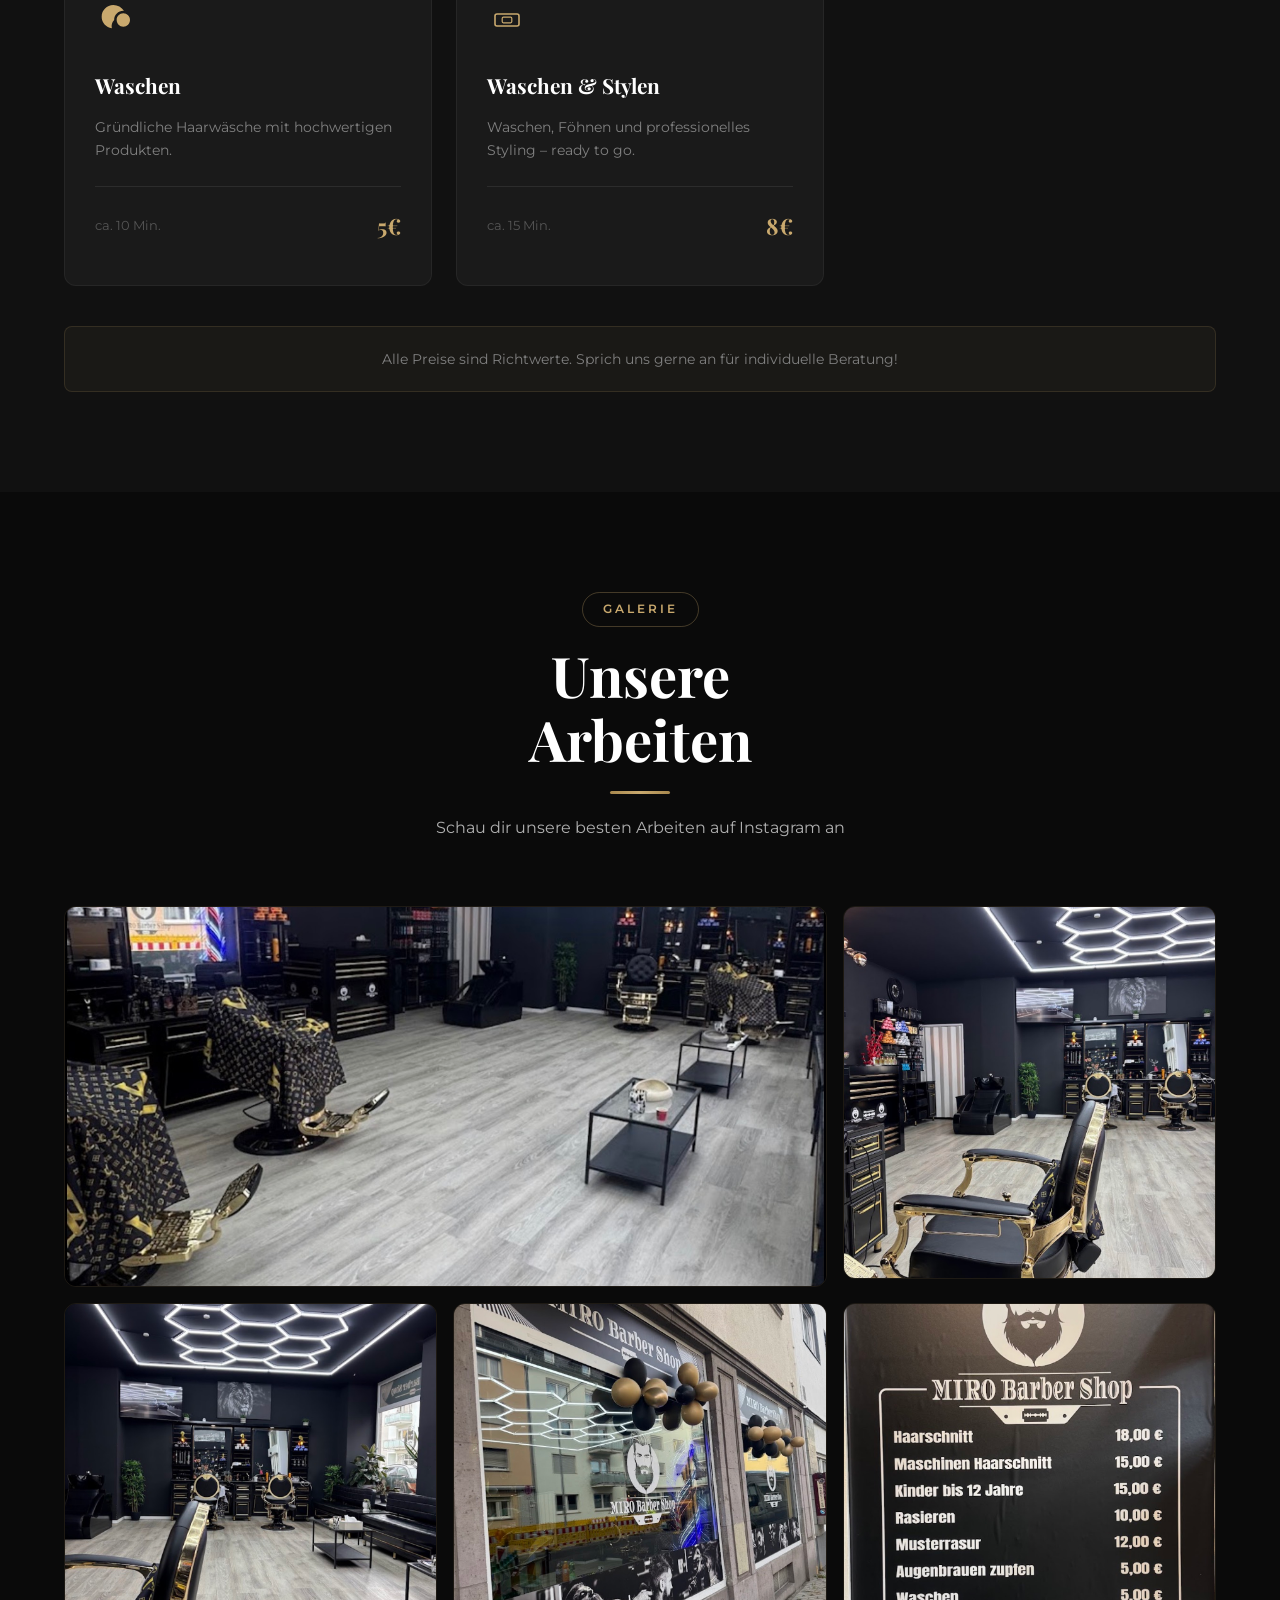
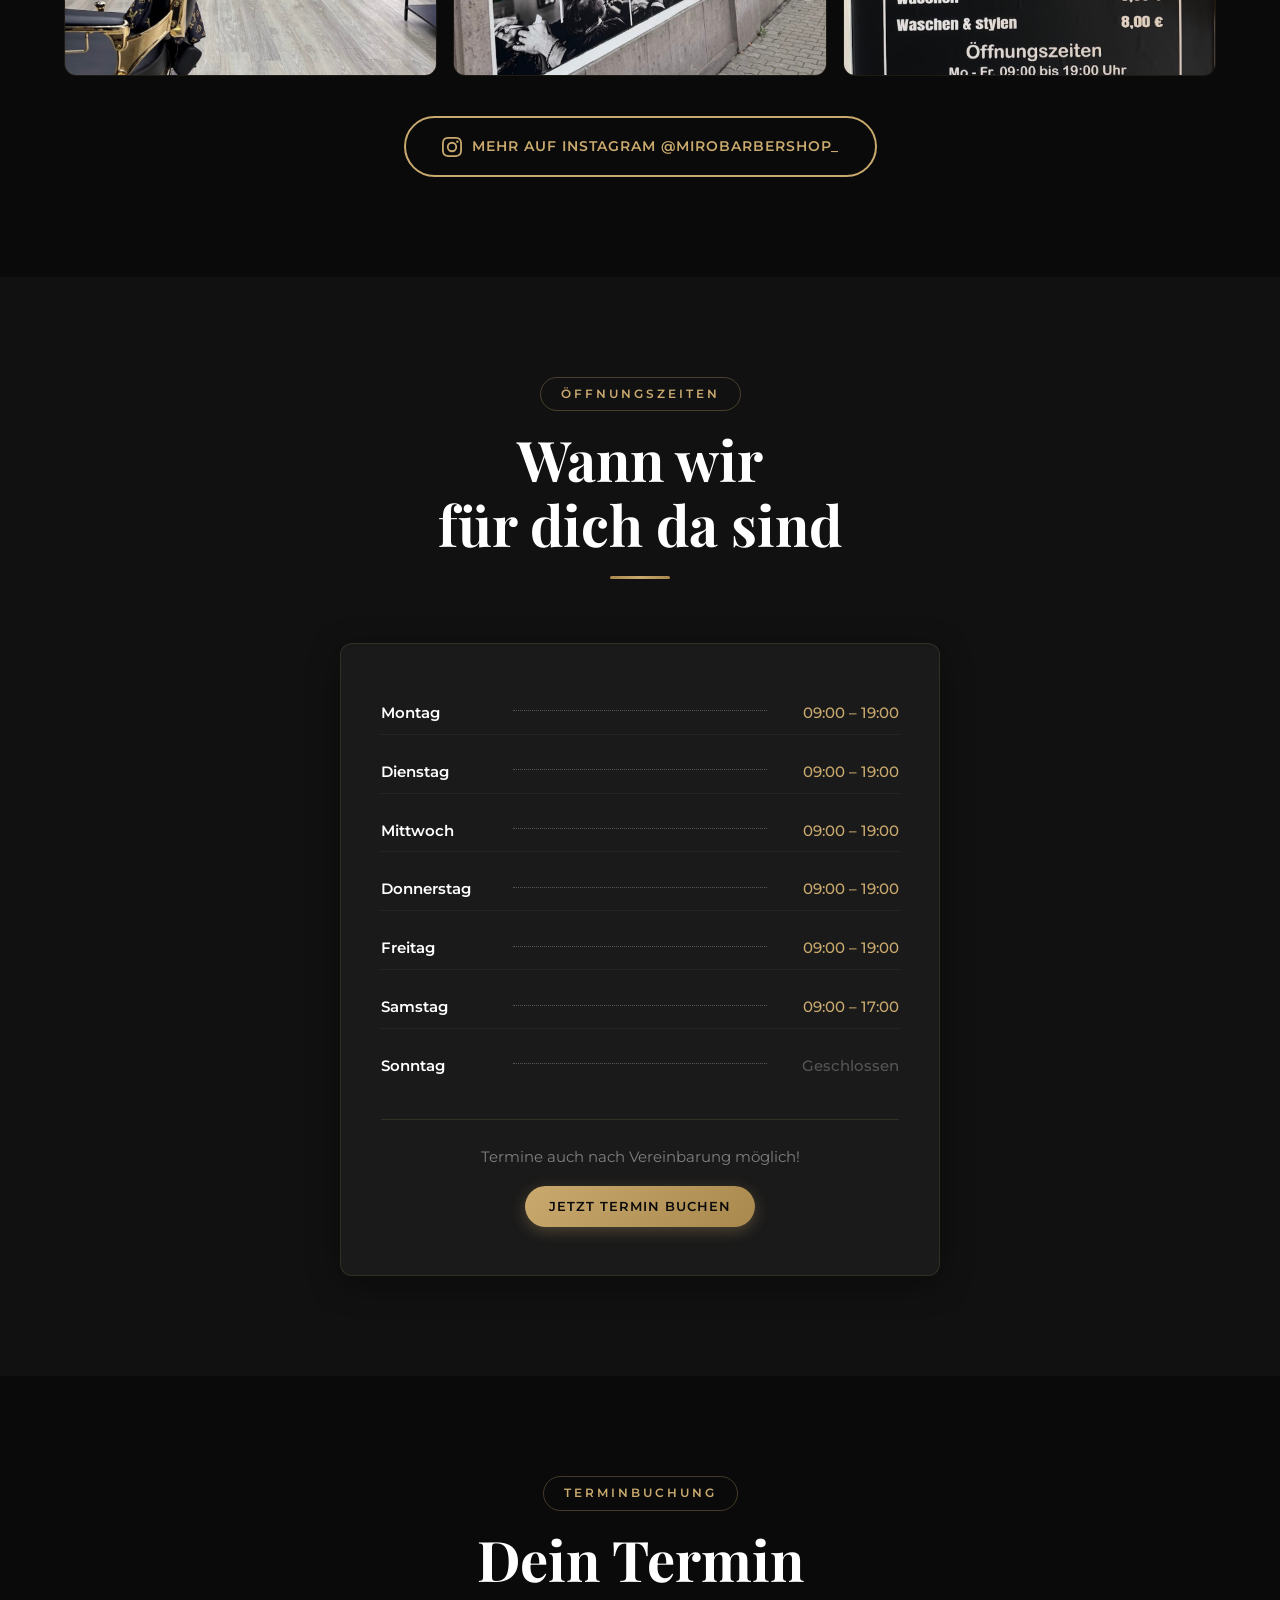
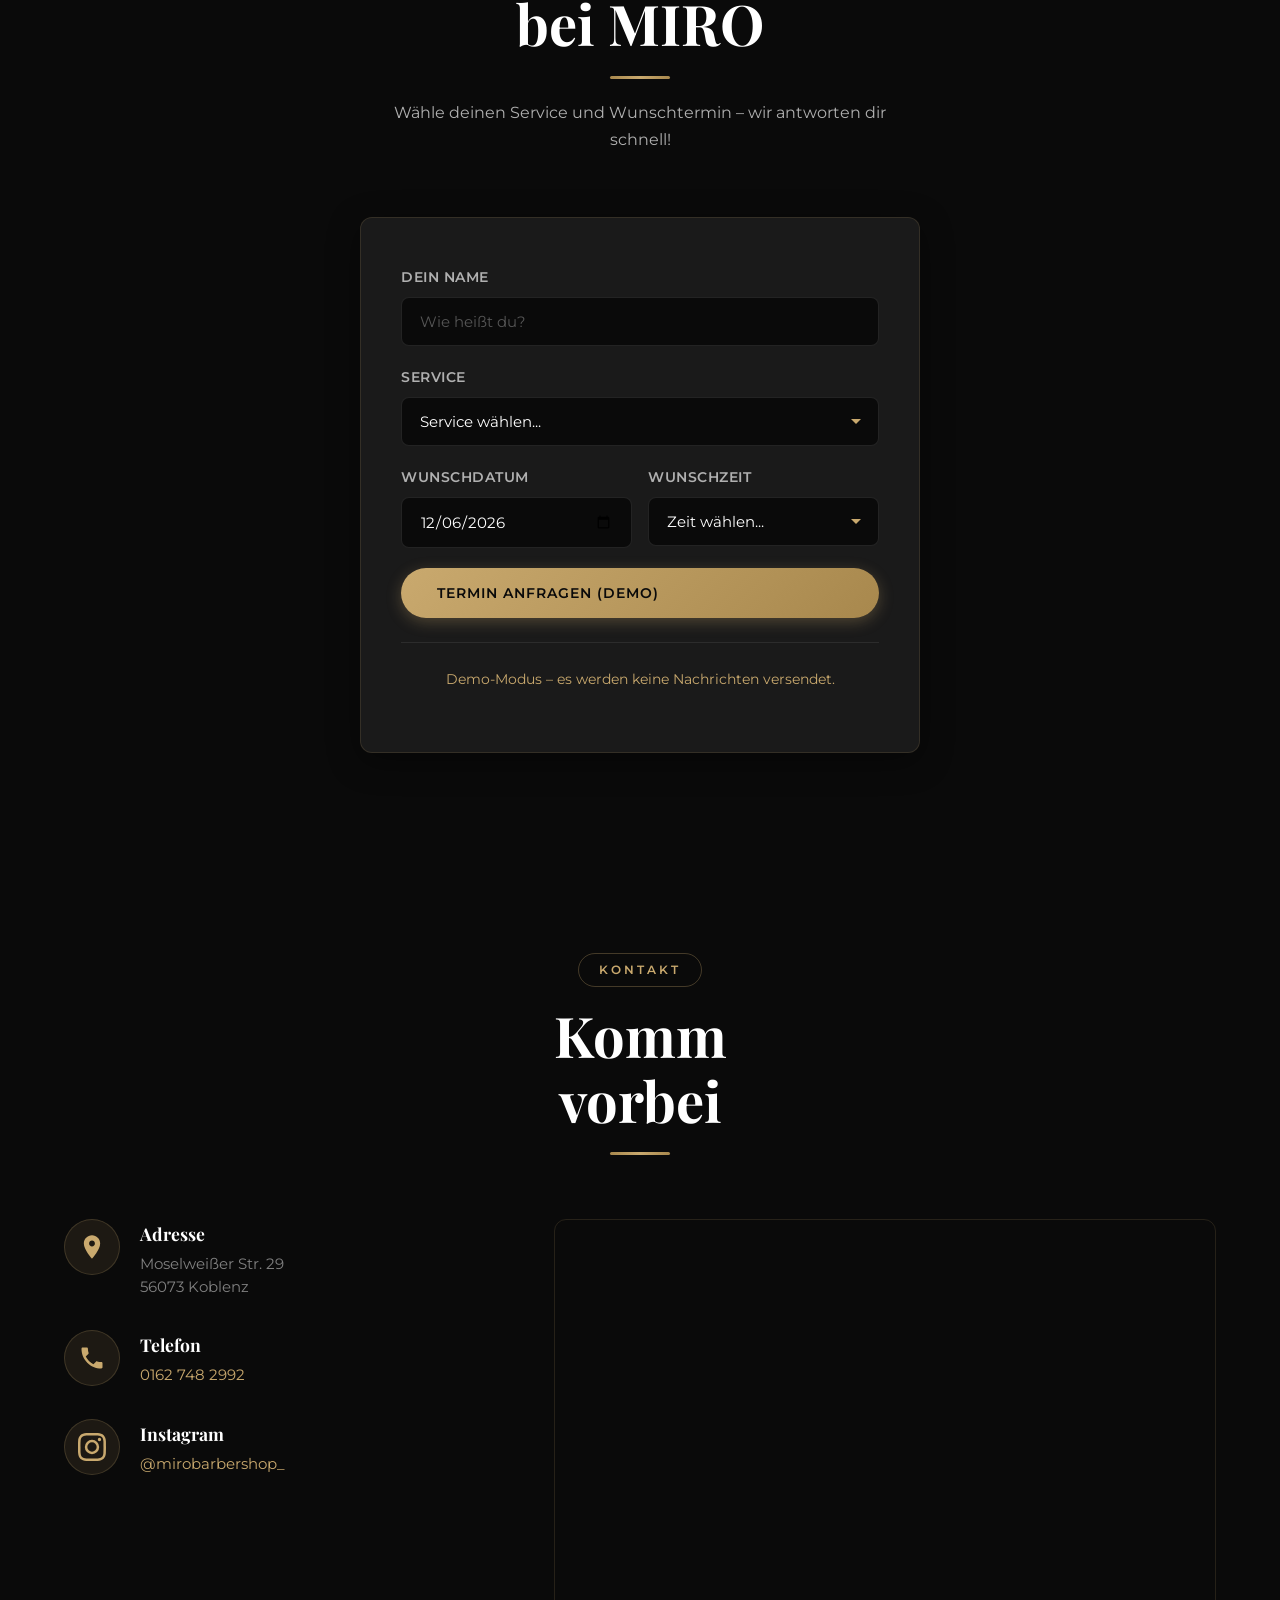
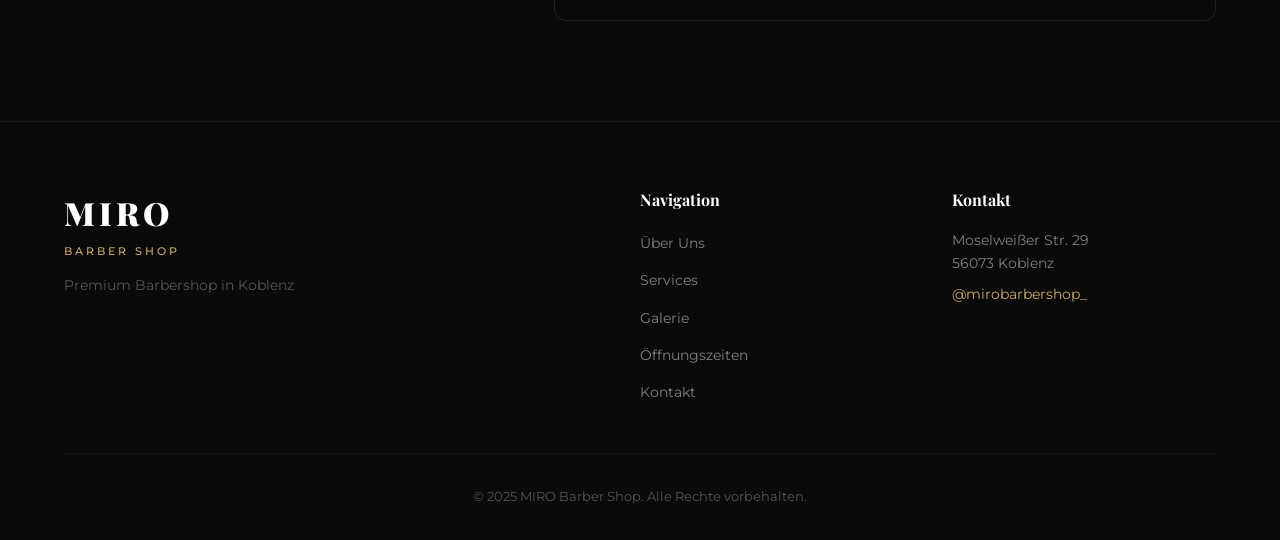
==== commit 38000f98: "feat: Logo durch Rasierklinge im Gold-Theme ersetzt - Portrait-Logo entfernt, durch stylische Rasier" ====
--- a/index.html
+++ b/index.html
@@ -20,33 +20,19 @@
   <nav class="navbar" id="navbar">
     <div class="nav-container">
       <a href="#hero" class="nav-logo">
-        <svg viewBox="0 0 200 200" class="nav-logo-icon" aria-hidden="true">
+        <svg viewBox="0 0 200 160" class="nav-logo-icon" aria-hidden="true">
           <defs>
-            <clipPath id="navCircleClip">
-              <circle cx="100" cy="100" r="82"/>
-            </clipPath>
-            <radialGradient id="navFaceGrad" cx="50%" cy="40%" r="50%">
+            <linearGradient id="navBladeGrad" x1="0%" y1="0%" x2="100%" y2="100%">
               <stop offset="0%" stop-color="#e8d5b0"/>
-              <stop offset="100%" stop-color="#c9a96e"/>
-            </radialGradient>
+              <stop offset="40%" stop-color="#c9a96e"/>
+              <stop offset="100%" stop-color="#a8884d"/>
+            </linearGradient>
           </defs>
-          <circle cx="100" cy="100" r="95" fill="none" stroke="#c9a96e" stroke-width="3"/>
-          <circle cx="100" cy="100" r="82" fill="#0a0a0a"/>
-          <g clip-path="url(#navCircleClip)">
-            <ellipse cx="100" cy="88" rx="38" ry="48" fill="url(#navFaceGrad)"/>
-            <path d="M62,60 Q62,30 80,22 Q90,18 100,16 Q110,18 120,22 Q138,30 138,60 Q135,48 128,42 Q120,36 110,34 Q100,32 90,34 Q80,36 72,42 Q65,48 62,60Z" fill="#1a1a1a"/>
-            <path d="M88,22 Q92,8 100,6 Q108,8 115,14 Q120,20 124,28 Q116,16 108,12 Q100,10 94,14 Q90,18 88,22Z" fill="#1a1a1a"/>
-            <path d="M62,60 Q58,50 60,40 Q62,32 68,26 Q64,34 62,42 Q60,50 62,60Z" fill="#1a1a1a"/>
-            <path d="M138,60 Q142,50 140,40 Q138,32 132,26 Q136,34 138,42 Q140,50 138,60Z" fill="#1a1a1a"/>
-            <path d="M80,68 Q86,64 94,66" fill="none" stroke="#1a1a1a" stroke-width="3" stroke-linecap="round"/>
-            <path d="M106,66 Q114,64 120,68" fill="none" stroke="#1a1a1a" stroke-width="3" stroke-linecap="round"/>
-            <ellipse cx="87" cy="74" rx="5" ry="3.5" fill="#1a1a1a"/>
-            <ellipse cx="113" cy="74" rx="5" ry="3.5" fill="#1a1a1a"/>
-            <path d="M66,82 Q64,100 66,115 Q68,130 76,142 Q84,152 100,158 Q116,152 124,142 Q132,130 134,115 Q136,100 134,82 Q130,86 124,90 Q114,96 100,98 Q86,96 76,90 Q70,86 66,82Z" fill="#1a1a1a"/>
-            <path d="M84,92 Q88,88 94,90 Q98,92 100,94 Q102,92 106,90 Q112,88 116,92 Q112,96 106,94 Q102,96 100,98 Q98,96 94,94 Q88,96 84,92Z" fill="#1a1a1a"/>
-            <ellipse cx="62" cy="78" rx="5" ry="8" fill="url(#navFaceGrad)"/>
-            <ellipse cx="138" cy="78" rx="5" ry="8" fill="url(#navFaceGrad)"/>
-          </g>
+          <rect x="10" y="30" width="180" height="100" rx="8" ry="8" fill="url(#navBladeGrad)" stroke="#a8884d" stroke-width="2"/>
+          <rect x="20" y="40" width="160" height="80" rx="4" ry="4" fill="none" stroke="#0a0a0a" stroke-width="1.5" opacity="0.4"/>
+          <rect x="70" y="60" width="60" height="40" rx="3" ry="3" fill="#0a0a0a" stroke="#a8884d" stroke-width="1"/>
+          <circle cx="45" cy="80" r="6" fill="#0a0a0a" stroke="#a8884d" stroke-width="0.8"/>
+          <circle cx="155" cy="80" r="6" fill="#0a0a0a" stroke="#a8884d" stroke-width="0.8"/>
         </svg>
         <div class="nav-logo-text">
           <span class="logo-text">MIRO</span>
@@ -77,69 +63,37 @@
     <div class="barber-pole barber-pole-right"></div>
     <div class="hero-content">
       <div class="hero-logo">
-        <svg viewBox="0 0 200 200" class="logo-svg" aria-label="MIRO Barber Shop Logo">
+        <svg viewBox="0 0 200 160" class="logo-svg" aria-label="MIRO Barber Shop Logo">
           <defs>
-            <clipPath id="circleClip">
-              <circle cx="100" cy="100" r="82"/>
-            </clipPath>
-            <radialGradient id="faceGrad" cx="50%" cy="40%" r="50%">
+            <linearGradient id="bladeGrad" x1="0%" y1="0%" x2="100%" y2="100%">
               <stop offset="0%" stop-color="#e8d5b0"/>
-              <stop offset="100%" stop-color="#c9a96e"/>
-            </radialGradient>
-            <linearGradient id="goldShine" x1="0%" y1="0%" x2="100%" y2="100%">
-              <stop offset="0%" stop-color="#d4b97a"/>
-              <stop offset="50%" stop-color="#c9a96e"/>
+              <stop offset="40%" stop-color="#c9a96e"/>
               <stop offset="100%" stop-color="#a8884d"/>
             </linearGradient>
+            <linearGradient id="edgeGrad" x1="0%" y1="0%" x2="0%" y2="100%">
+              <stop offset="0%" stop-color="#f0e0c0"/>
+              <stop offset="50%" stop-color="#c9a96e"/>
+              <stop offset="100%" stop-color="#8a6e3a"/>
+            </linearGradient>
           </defs>
-          <!-- Outer badge shape -->
-          <circle cx="100" cy="100" r="95" fill="none" stroke="#c9a96e" stroke-width="2"/>
-          <!-- Inner circle background -->
-          <circle cx="100" cy="100" r="82" fill="#0a0a0a"/>
-          <circle cx="100" cy="100" r="82" fill="none" stroke="#c9a96e" stroke-width="0.5"/>
-          <!-- Bearded man portrait -->
-          <g clip-path="url(#circleClip)">
-            <!-- Face base -->
-            <ellipse cx="100" cy="88" rx="38" ry="48" fill="url(#faceGrad)"/>
-            <!-- Styled wavy hair -->
-            <path d="M62,60 Q62,30 80,22 Q90,18 100,16 Q110,18 120,22 Q138,30 138,60
-                      Q135,48 128,42 Q120,36 110,34 Q100,32 90,34 Q80,36 72,42 Q65,48 62,60Z" fill="#1a1a1a"/>
-            <!-- Hair wave/quiff on top -->
-            <path d="M88,22 Q92,8 100,6 Q108,8 115,14 Q120,20 124,28
-                      Q116,16 108,12 Q100,10 94,14 Q90,18 88,22Z" fill="#1a1a1a"/>
-            <path d="M82,28 Q86,14 96,8 Q100,6 104,7 Q96,10 90,16 Q86,22 82,28Z" fill="#222"/>
-            <!-- Side hair -->
-            <path d="M62,60 Q58,50 60,40 Q62,32 68,26 Q64,34 62,42 Q60,50 62,60Z" fill="#1a1a1a"/>
-            <path d="M138,60 Q142,50 140,40 Q138,32 132,26 Q136,34 138,42 Q140,50 138,60Z" fill="#1a1a1a"/>
-            <!-- Eyebrows -->
-            <path d="M80,68 Q86,64 94,66" fill="none" stroke="#1a1a1a" stroke-width="2.5" stroke-linecap="round"/>
-            <path d="M106,66 Q114,64 120,68" fill="none" stroke="#1a1a1a" stroke-width="2.5" stroke-linecap="round"/>
-            <!-- Eyes -->
-            <ellipse cx="87" cy="74" rx="5" ry="3.5" fill="#1a1a1a"/>
-            <ellipse cx="113" cy="74" rx="5" ry="3.5" fill="#1a1a1a"/>
-            <!-- Nose -->
-            <path d="M100,78 Q97,86 95,88 Q98,90 100,90 Q102,90 105,88 Q103,86 100,78Z" fill="none" stroke="#a8884d" stroke-width="0.8"/>
-            <!-- Full beard -->
-            <path d="M66,82 Q64,100 66,115 Q68,130 76,142 Q84,152 100,158
-                      Q116,152 124,142 Q132,130 134,115 Q136,100 134,82
-                      Q130,86 124,90 Q114,96 100,98 Q86,96 76,90 Q70,86 66,82Z" fill="#1a1a1a"/>
-            <!-- Beard texture lines -->
-            <path d="M78,110 Q88,118 100,120 Q112,118 122,110" fill="none" stroke="#2a2a2a" stroke-width="0.8"/>
-            <path d="M80,120 Q90,128 100,130 Q110,128 120,120" fill="none" stroke="#2a2a2a" stroke-width="0.8"/>
-            <path d="M84,130 Q92,138 100,140 Q108,138 116,130" fill="none" stroke="#2a2a2a" stroke-width="0.8"/>
-            <path d="M90,140 Q96,148 100,150 Q104,148 110,140" fill="none" stroke="#2a2a2a" stroke-width="0.8"/>
-            <!-- Mustache -->
-            <path d="M84,92 Q88,88 94,90 Q98,92 100,94 Q102,92 106,90 Q112,88 116,92
-                      Q112,96 106,94 Q102,96 100,98 Q98,96 94,94 Q88,96 84,92Z" fill="#1a1a1a"/>
-            <!-- Mustache highlight -->
-            <path d="M86,91 Q92,88 98,92" fill="none" stroke="#2a2a2a" stroke-width="0.5"/>
-            <path d="M114,91 Q108,88 102,92" fill="none" stroke="#2a2a2a" stroke-width="0.5"/>
-            <!-- Ears -->
-            <ellipse cx="62" cy="78" rx="5" ry="8" fill="url(#faceGrad)"/>
-            <ellipse cx="138" cy="78" rx="5" ry="8" fill="url(#faceGrad)"/>
-          </g>
-          <!-- Decorative outer ring accent -->
-          <circle cx="100" cy="100" r="89" fill="none" stroke="#c9a96e" stroke-width="0.3" stroke-dasharray="4,6"/>
+          <!-- Razor blade body -->
+          <rect x="10" y="30" width="180" height="100" rx="8" ry="8" fill="url(#bladeGrad)" stroke="#a8884d" stroke-width="1.5"/>
+          <!-- Inner rectangle border -->
+          <rect x="20" y="40" width="160" height="80" rx="4" ry="4" fill="none" stroke="#0a0a0a" stroke-width="1.5" opacity="0.4"/>
+          <!-- Center slot / opening -->
+          <rect x="70" y="60" width="60" height="40" rx="3" ry="3" fill="#0a0a0a" stroke="#a8884d" stroke-width="1"/>
+          <!-- Blade holes -->
+          <circle cx="45" cy="80" r="6" fill="#0a0a0a" stroke="#a8884d" stroke-width="0.8"/>
+          <circle cx="155" cy="80" r="6" fill="#0a0a0a" stroke="#a8884d" stroke-width="0.8"/>
+          <!-- Sharp cutting edge highlight -->
+          <line x1="10" y1="130" x2="190" y2="130" stroke="#f0e0c0" stroke-width="0.8" opacity="0.6"/>
+          <!-- Top edge shine -->
+          <line x1="20" y1="34" x2="180" y2="34" stroke="#f0e0c0" stroke-width="0.5" opacity="0.5"/>
+          <!-- Subtle engraving lines -->
+          <line x1="30" y1="55" x2="62" y2="55" stroke="#0a0a0a" stroke-width="0.5" opacity="0.3"/>
+          <line x1="138" y1="55" x2="170" y2="55" stroke="#0a0a0a" stroke-width="0.5" opacity="0.3"/>
+          <line x1="30" y1="105" x2="62" y2="105" stroke="#0a0a0a" stroke-width="0.5" opacity="0.3"/>
+          <line x1="138" y1="105" x2="170" y2="105" stroke="#0a0a0a" stroke-width="0.5" opacity="0.3"/>
         </svg>
       </div>
       <h1 class="hero-title">
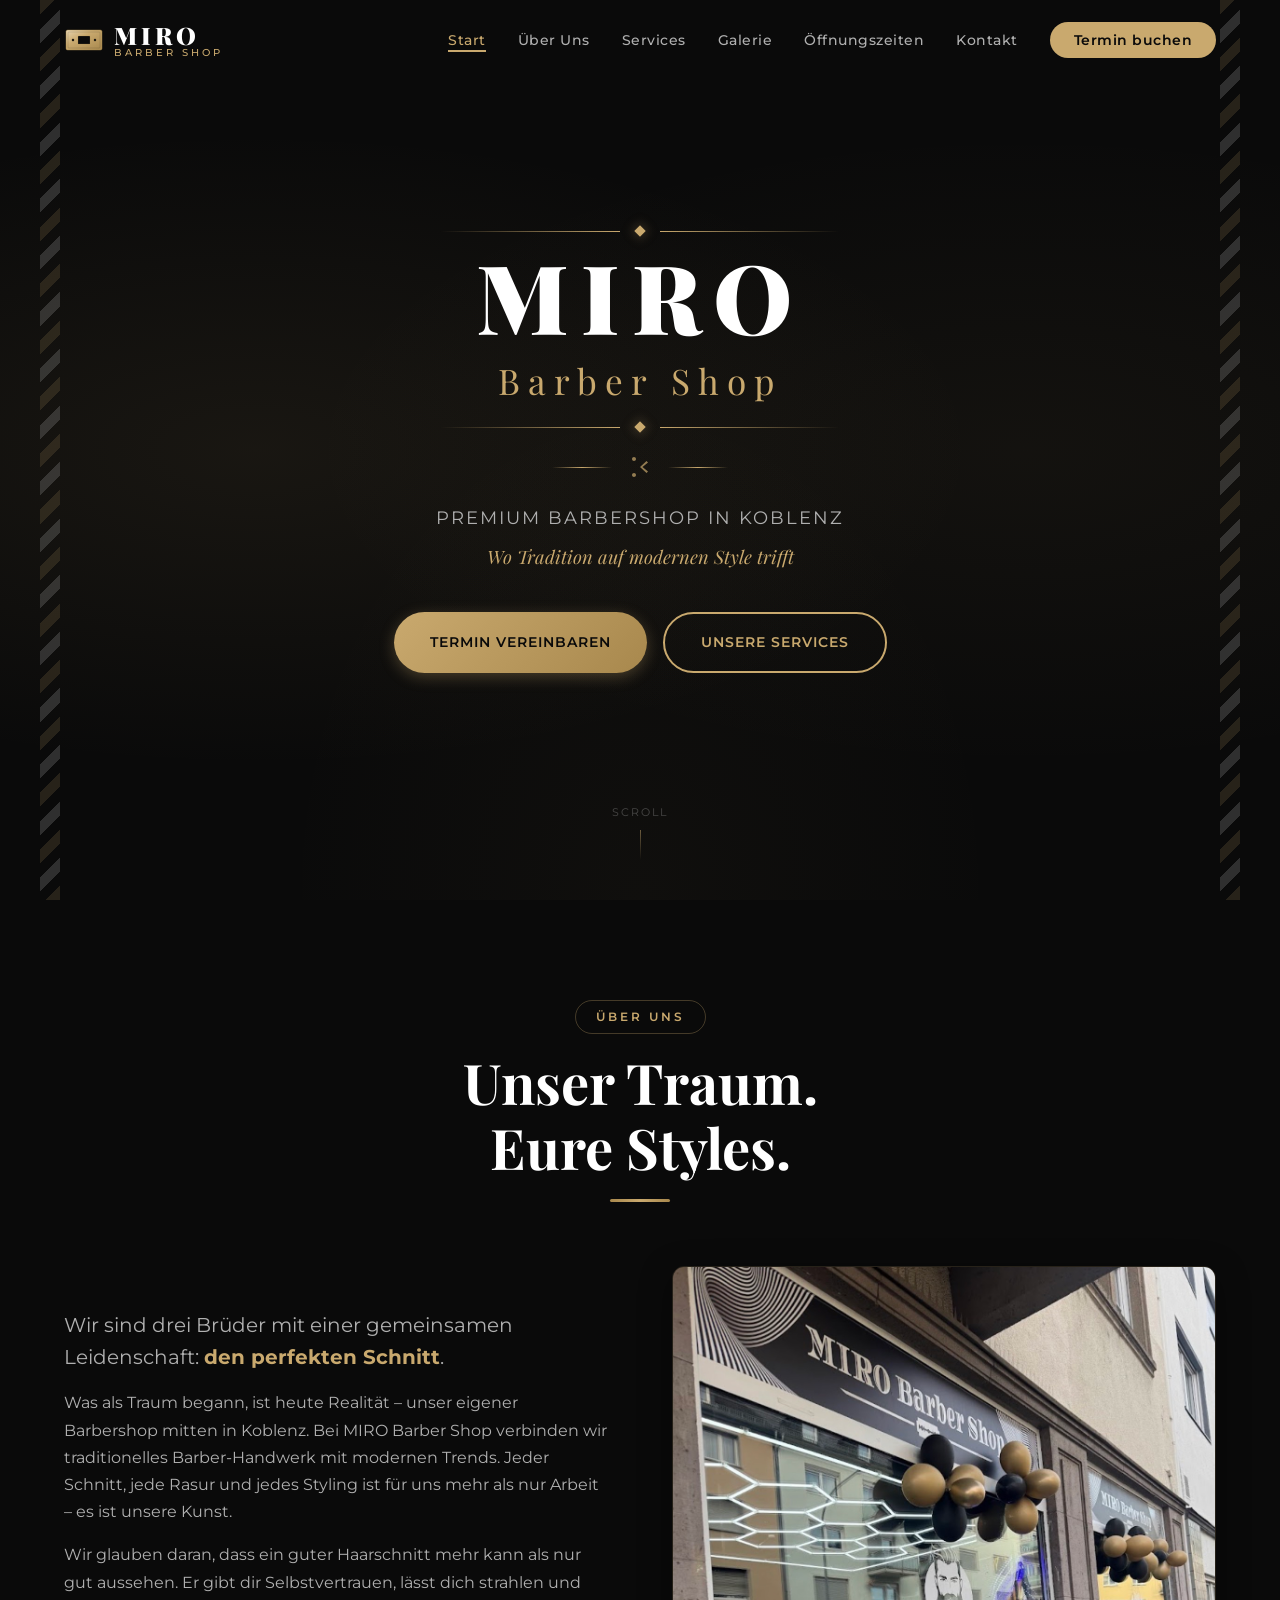
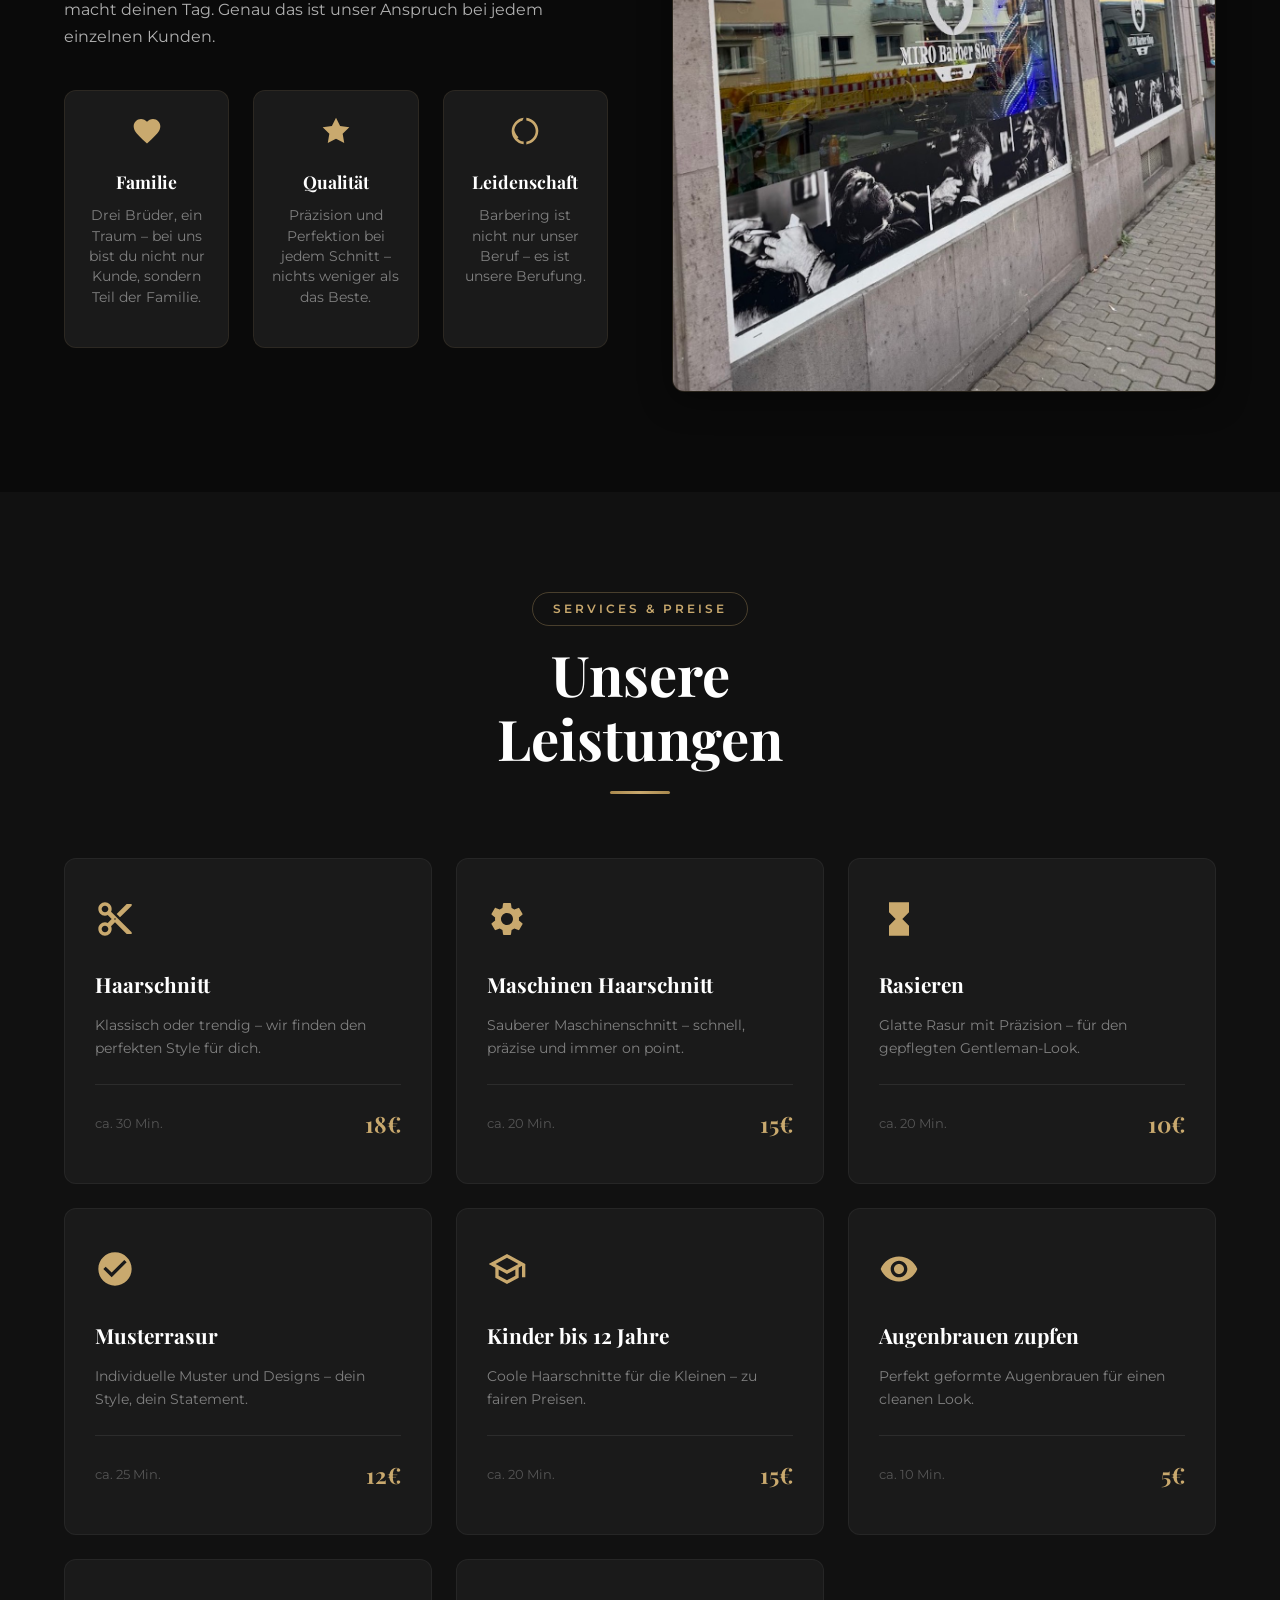
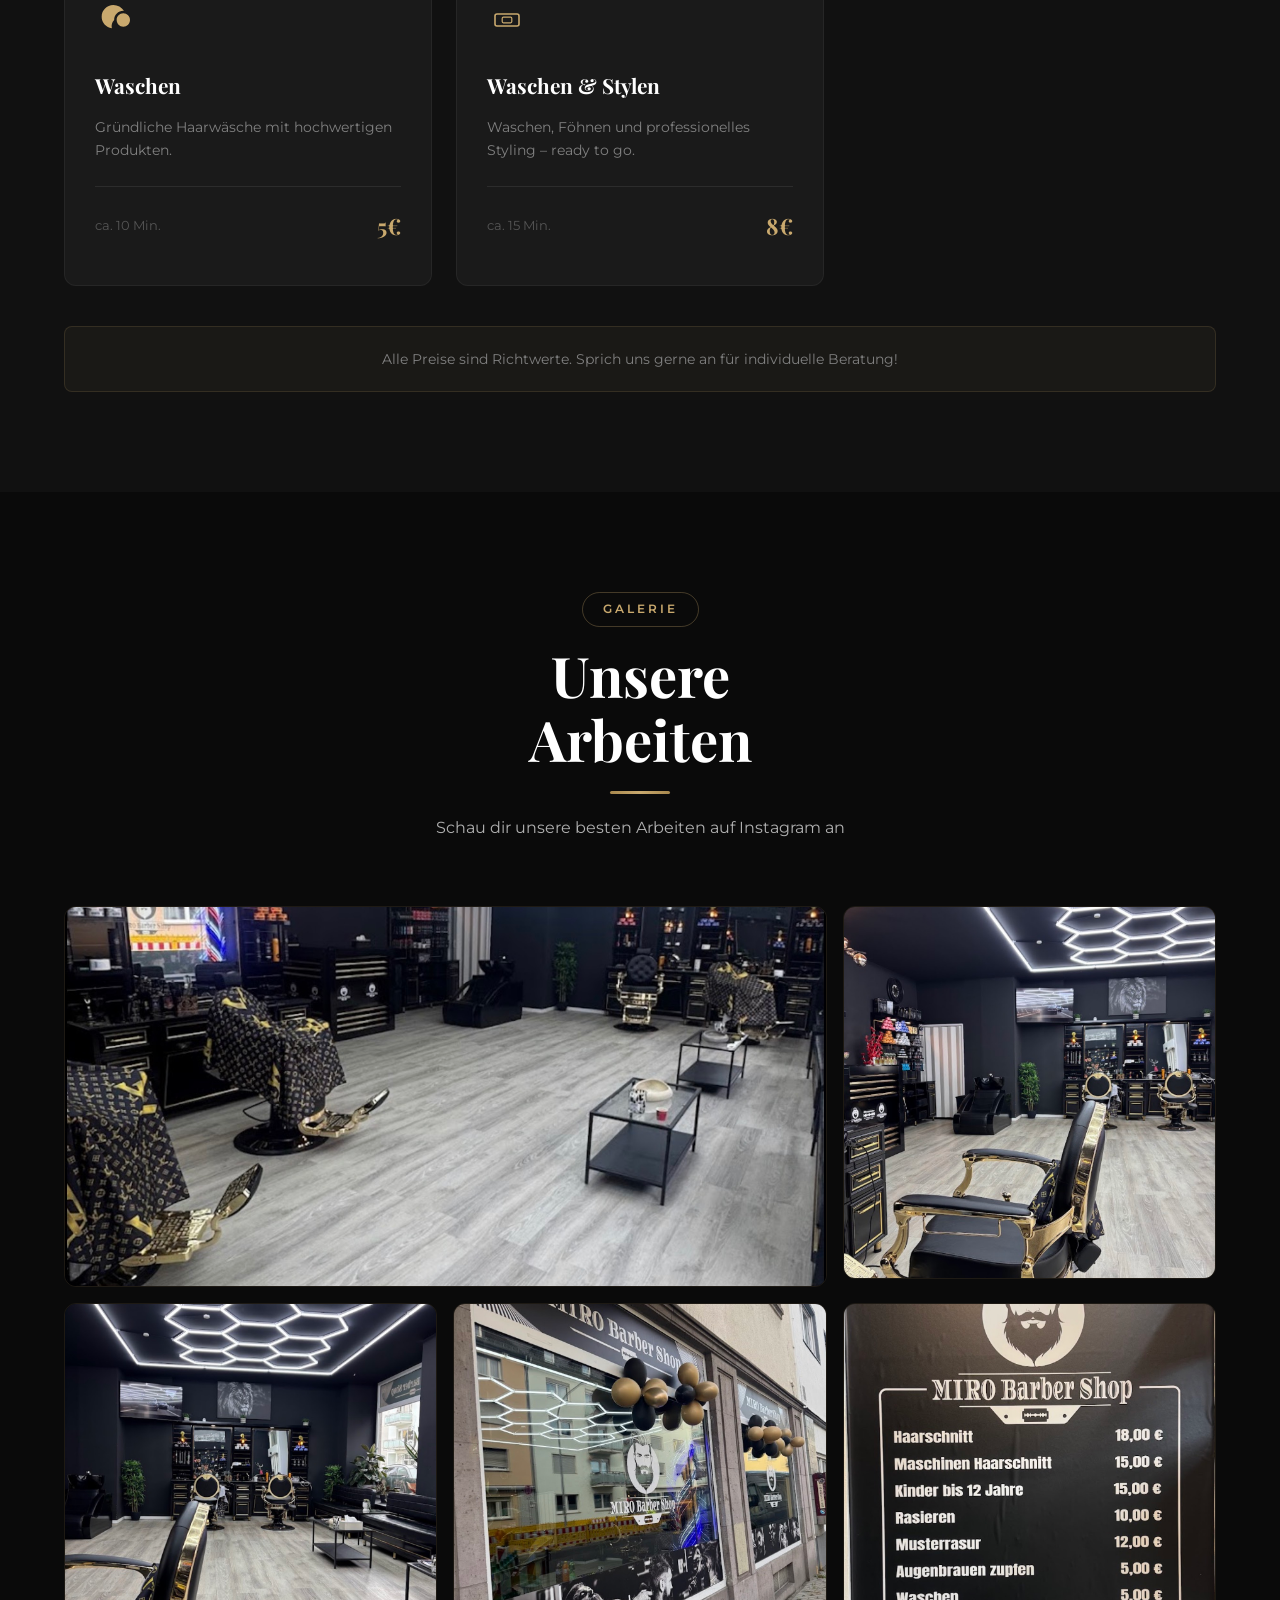
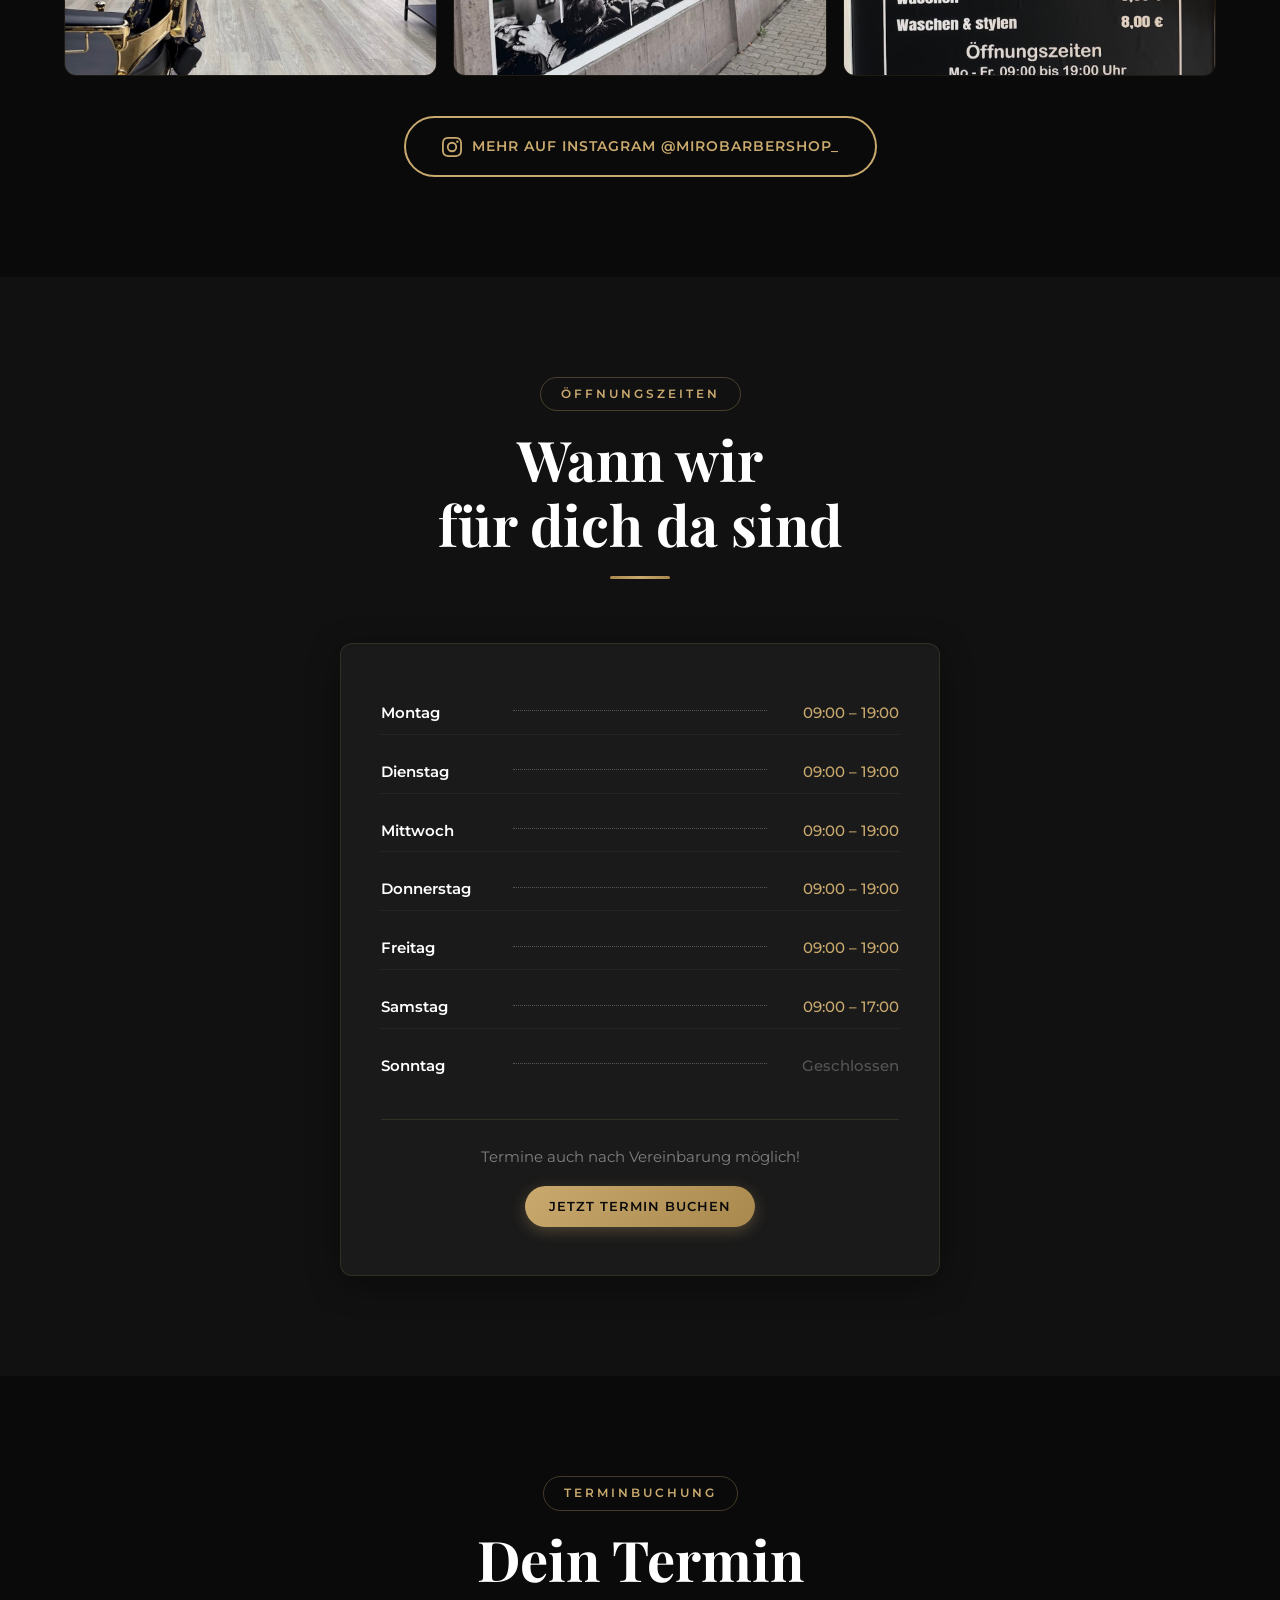
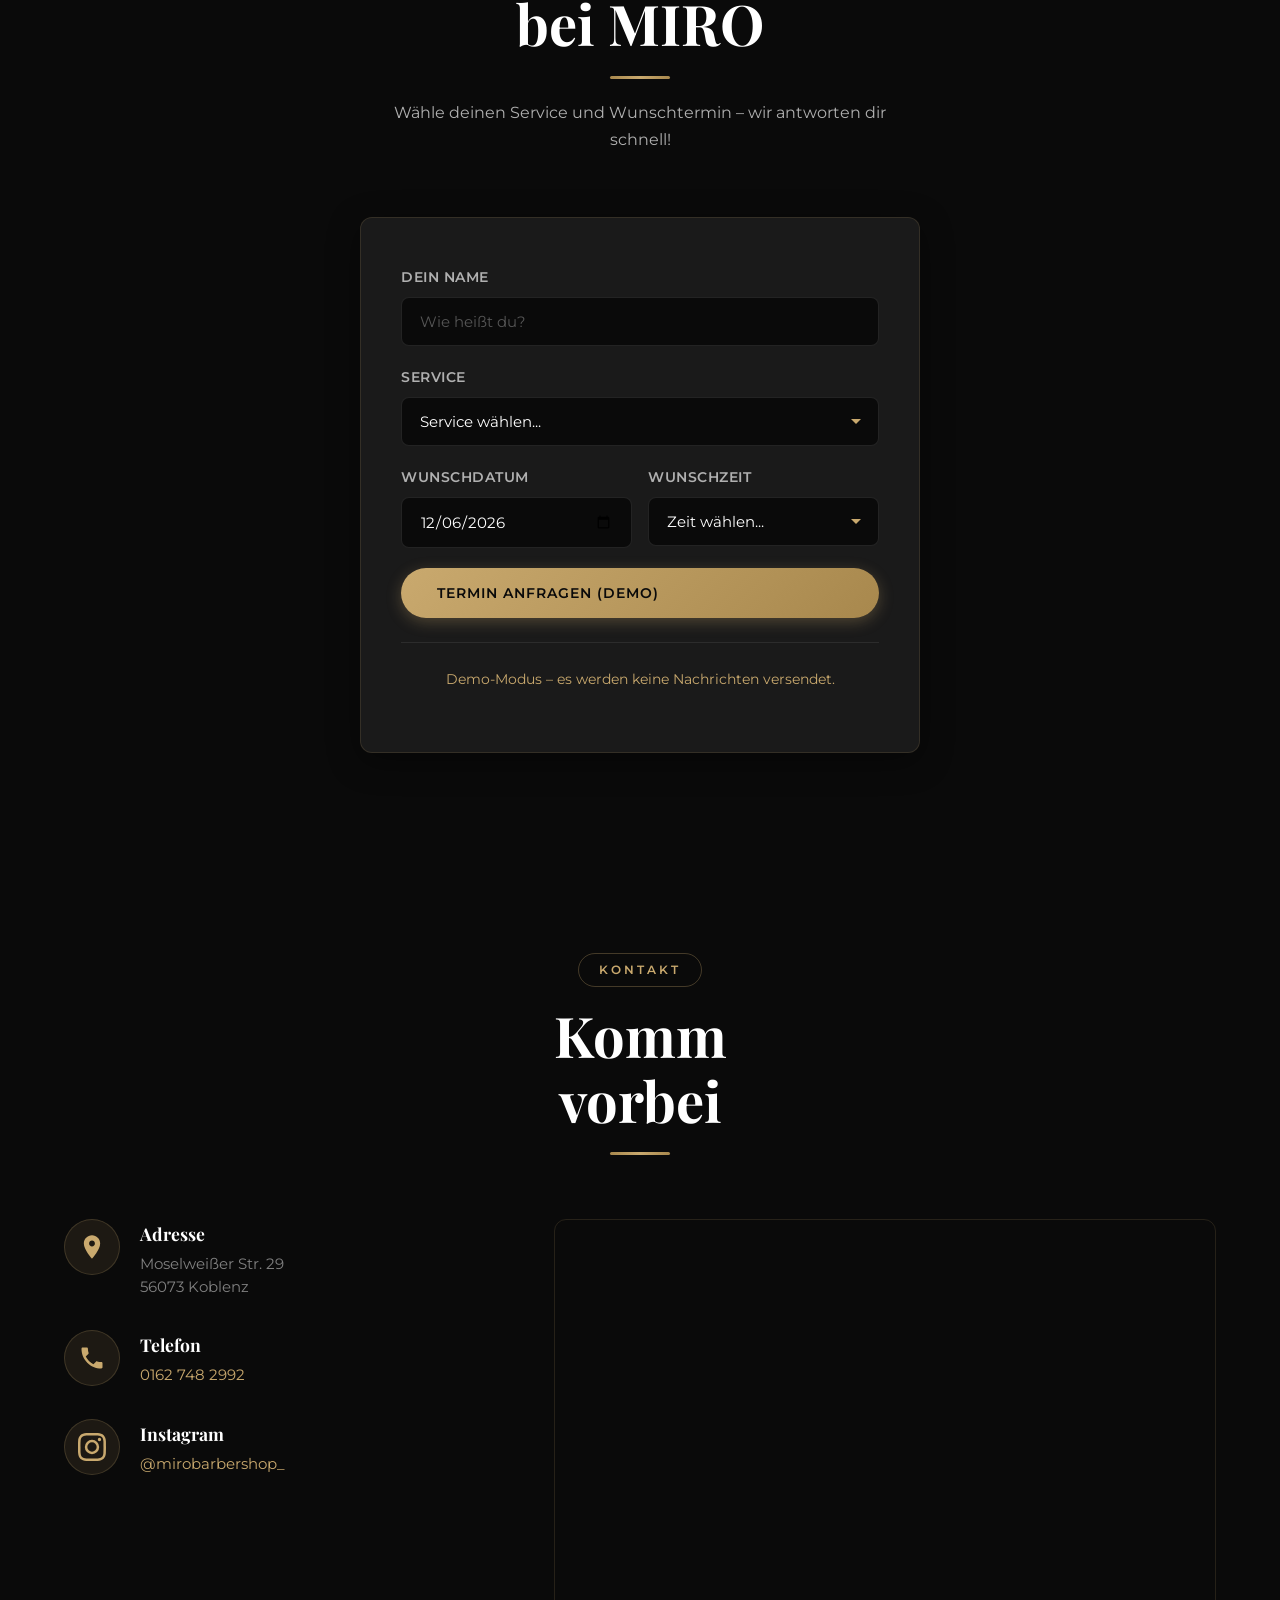
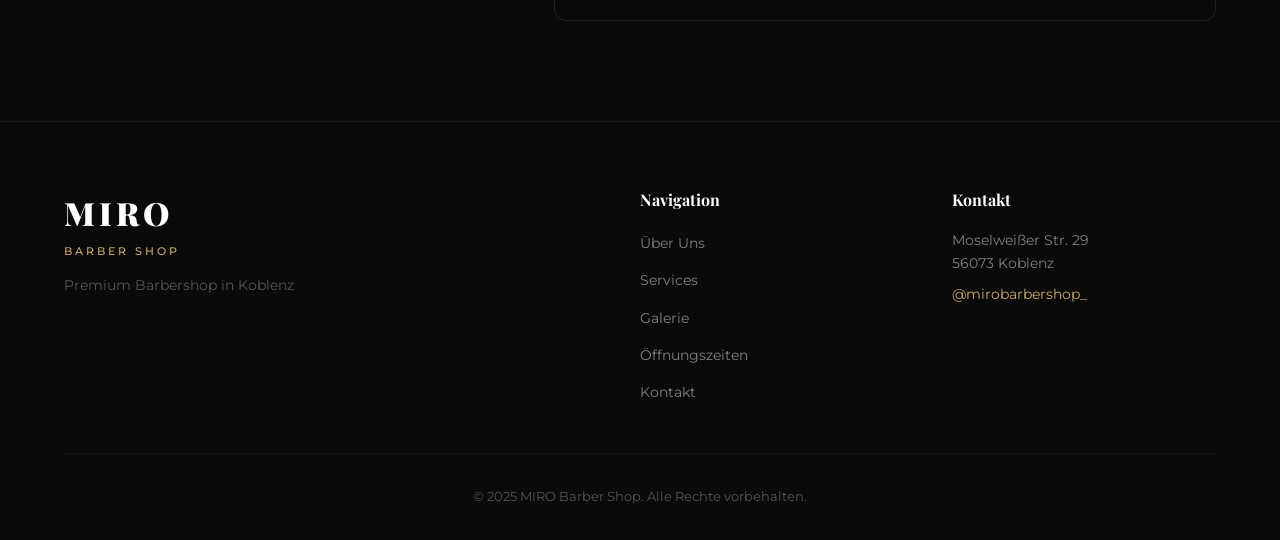
==== commit b8c4d7f2: "Replace logo with elegant golden line ornaments in hero section Remove the razor blade SVG logo and " ====
--- a/index.html
+++ b/index.html
@@ -62,44 +62,22 @@
     <div class="barber-pole barber-pole-left"></div>
     <div class="barber-pole barber-pole-right"></div>
     <div class="hero-content">
-      <div class="hero-logo">
-        <svg viewBox="0 0 200 160" class="logo-svg" aria-label="MIRO Barber Shop Logo">
-          <defs>
-            <linearGradient id="bladeGrad" x1="0%" y1="0%" x2="100%" y2="100%">
-              <stop offset="0%" stop-color="#e8d5b0"/>
-              <stop offset="40%" stop-color="#c9a96e"/>
-              <stop offset="100%" stop-color="#a8884d"/>
-            </linearGradient>
-            <linearGradient id="edgeGrad" x1="0%" y1="0%" x2="0%" y2="100%">
-              <stop offset="0%" stop-color="#f0e0c0"/>
-              <stop offset="50%" stop-color="#c9a96e"/>
-              <stop offset="100%" stop-color="#8a6e3a"/>
-            </linearGradient>
-          </defs>
-          <!-- Razor blade body -->
-          <rect x="10" y="30" width="180" height="100" rx="8" ry="8" fill="url(#bladeGrad)" stroke="#a8884d" stroke-width="1.5"/>
-          <!-- Inner rectangle border -->
-          <rect x="20" y="40" width="160" height="80" rx="4" ry="4" fill="none" stroke="#0a0a0a" stroke-width="1.5" opacity="0.4"/>
-          <!-- Center slot / opening -->
-          <rect x="70" y="60" width="60" height="40" rx="3" ry="3" fill="#0a0a0a" stroke="#a8884d" stroke-width="1"/>
-          <!-- Blade holes -->
-          <circle cx="45" cy="80" r="6" fill="#0a0a0a" stroke="#a8884d" stroke-width="0.8"/>
-          <circle cx="155" cy="80" r="6" fill="#0a0a0a" stroke="#a8884d" stroke-width="0.8"/>
-          <!-- Sharp cutting edge highlight -->
-          <line x1="10" y1="130" x2="190" y2="130" stroke="#f0e0c0" stroke-width="0.8" opacity="0.6"/>
-          <!-- Top edge shine -->
-          <line x1="20" y1="34" x2="180" y2="34" stroke="#f0e0c0" stroke-width="0.5" opacity="0.5"/>
-          <!-- Subtle engraving lines -->
-          <line x1="30" y1="55" x2="62" y2="55" stroke="#0a0a0a" stroke-width="0.5" opacity="0.3"/>
-          <line x1="138" y1="55" x2="170" y2="55" stroke="#0a0a0a" stroke-width="0.5" opacity="0.3"/>
-          <line x1="30" y1="105" x2="62" y2="105" stroke="#0a0a0a" stroke-width="0.5" opacity="0.3"/>
-          <line x1="138" y1="105" x2="170" y2="105" stroke="#0a0a0a" stroke-width="0.5" opacity="0.3"/>
-        </svg>
-      </div>
-      <h1 class="hero-title">
-        <span class="title-line title-line-1">MIRO</span>
-        <span class="title-line title-line-2">Barber Shop</span>
-      </h1>
+      <div class="hero-gold-frame">
+        <div class="gold-line-top">
+          <span class="gold-ornament-left"></span>
+          <span class="gold-diamond"></span>
+          <span class="gold-ornament-right"></span>
+        </div>
+        <h1 class="hero-title">
+          <span class="title-line title-line-1">MIRO</span>
+          <span class="title-line title-line-2">Barber Shop</span>
+        </h1>
+        <div class="gold-line-bottom">
+          <span class="gold-ornament-left"></span>
+          <span class="gold-diamond"></span>
+          <span class="gold-ornament-right"></span>
+        </div>
+      </div>
       <div class="hero-divider">
         <span class="divider-line"></span>
         <svg class="divider-scissors" viewBox="0 0 24 24" width="24" height="24">
--- a/css/style.css
+++ b/css/style.css
@@ -371,21 +371,61 @@
   padding: 0 24px;
 }
 
-.hero-logo {
-  margin-bottom: 32px;
-}
-
-.logo-svg {
-  width: 160px;
-  height: 160px;
-  margin: 0 auto;
-  animation: logoFloat 6s ease-in-out infinite;
-  filter: drop-shadow(0 0 30px rgba(201, 169, 110, 0.2));
-}
-
-@keyframes logoFloat {
-  0%, 100% { transform: translateY(0); }
-  50% { transform: translateY(-10px); }
+.hero-gold-frame {
+  display: flex;
+  flex-direction: column;
+  align-items: center;
+  gap: 12px;
+  margin-bottom: 24px;
+}
+
+.gold-line-top,
+.gold-line-bottom {
+  display: flex;
+  align-items: center;
+  justify-content: center;
+  gap: 16px;
+  width: 100%;
+  max-width: 400px;
+}
+
+.gold-ornament-left,
+.gold-ornament-right {
+  flex: 1;
+  height: 1px;
+  background: linear-gradient(90deg, transparent, var(--gold));
+}
+
+.gold-ornament-right {
+  background: linear-gradient(90deg, var(--gold), transparent);
+}
+
+.gold-diamond {
+  width: 8px;
+  height: 8px;
+  background: var(--gold);
+  transform: rotate(45deg);
+  flex-shrink: 0;
+  box-shadow: 0 0 12px rgba(201, 169, 110, 0.5);
+}
+
+.gold-line-top {
+  animation: goldFadeIn 1.2s ease-out both;
+}
+
+.gold-line-bottom {
+  animation: goldFadeIn 1.2s 0.3s ease-out both;
+}
+
+@keyframes goldFadeIn {
+  from {
+    opacity: 0;
+    transform: scaleX(0);
+  }
+  to {
+    opacity: 1;
+    transform: scaleX(1);
+  }
 }
 
 .hero-title {
@@ -1343,9 +1383,9 @@
     letter-spacing: 4px;
   }
 
-  .logo-svg {
-    width: 120px;
-    height: 120px;
+  .gold-line-top,
+  .gold-line-bottom {
+    max-width: 280px;
   }
 
   .service-card {
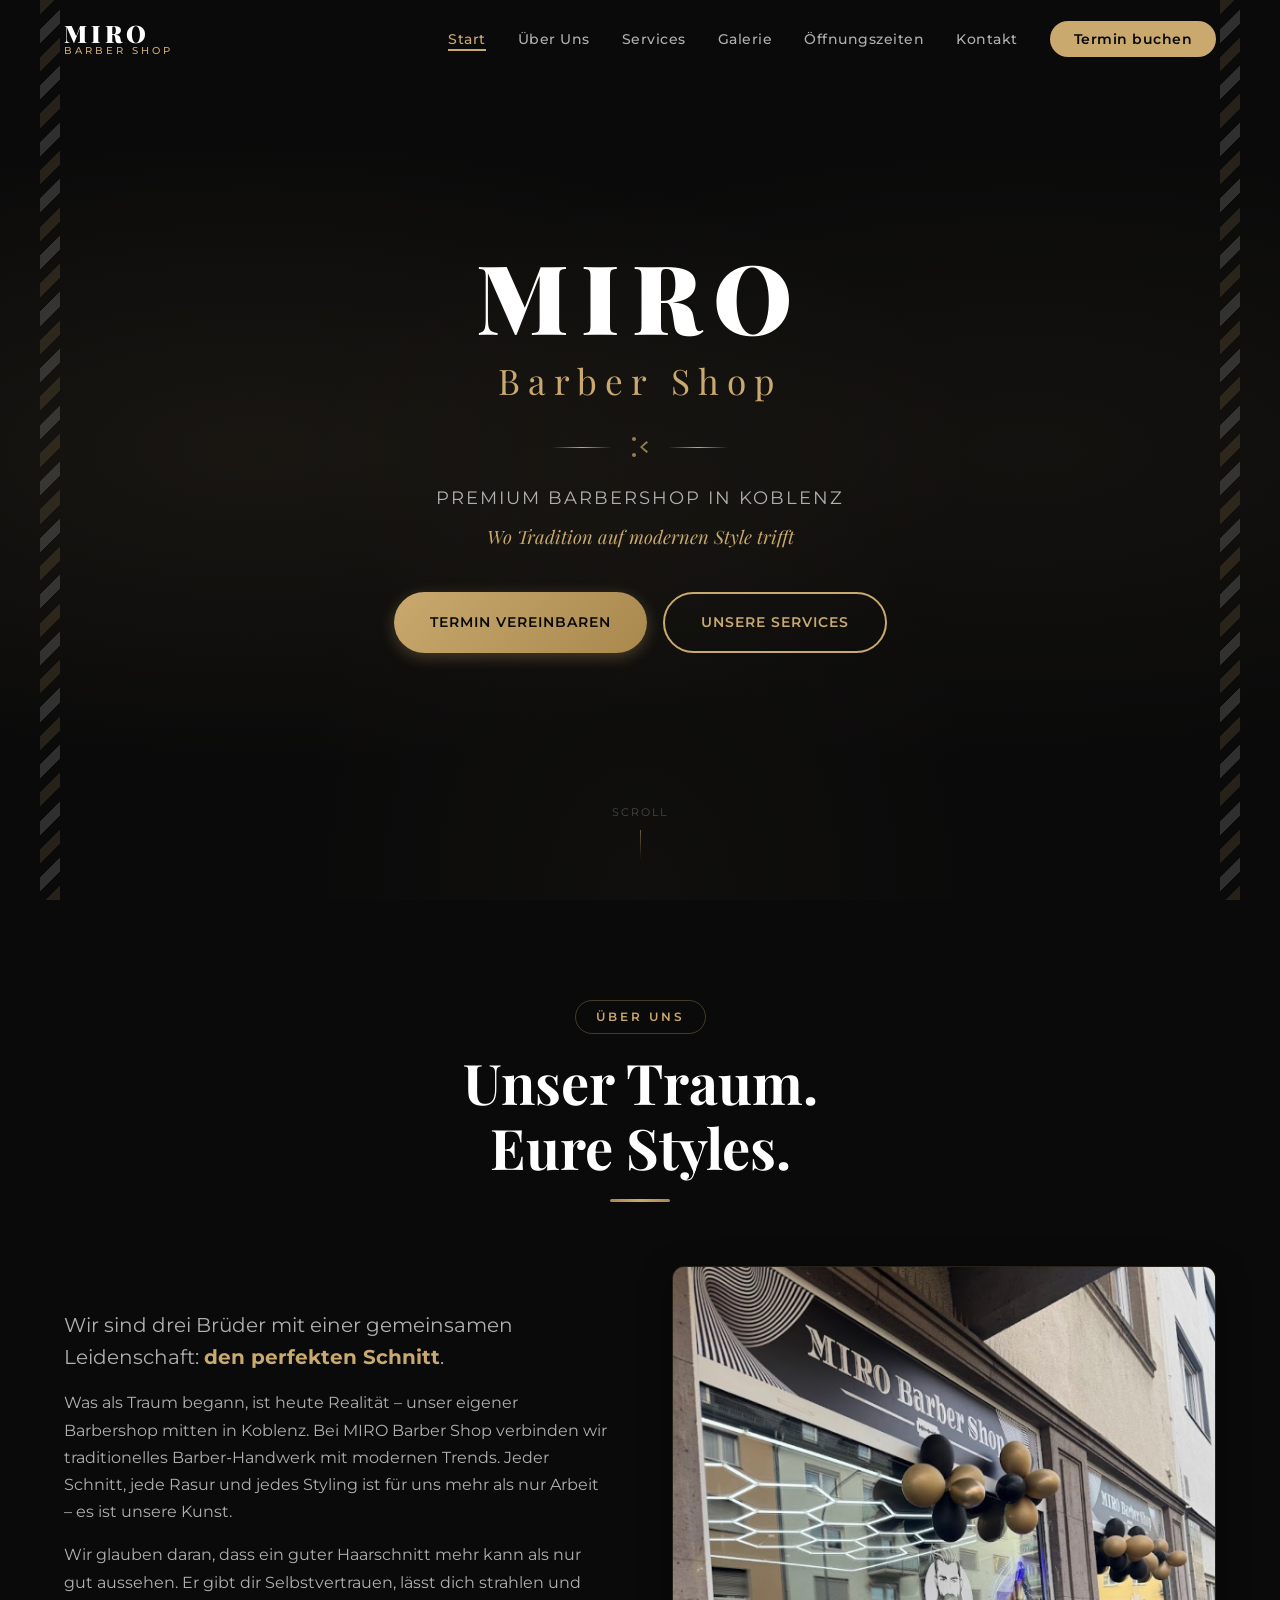
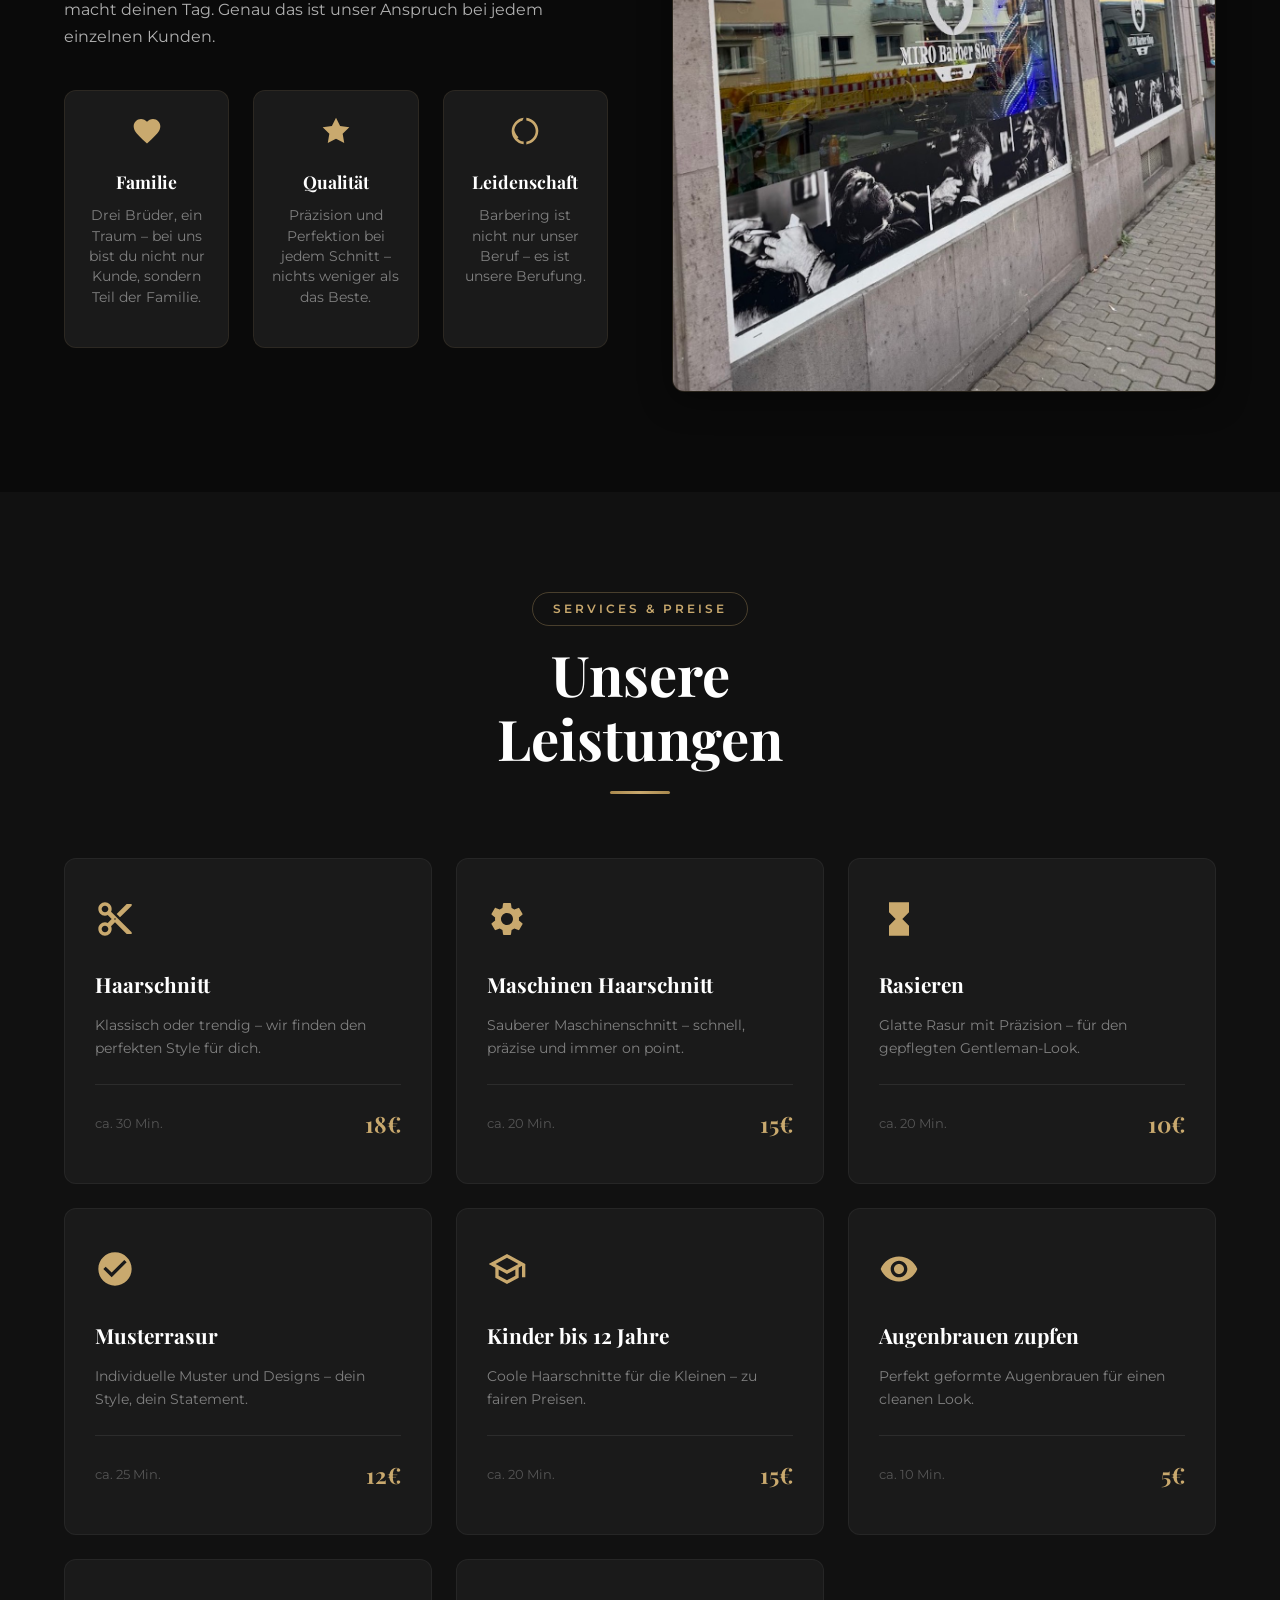
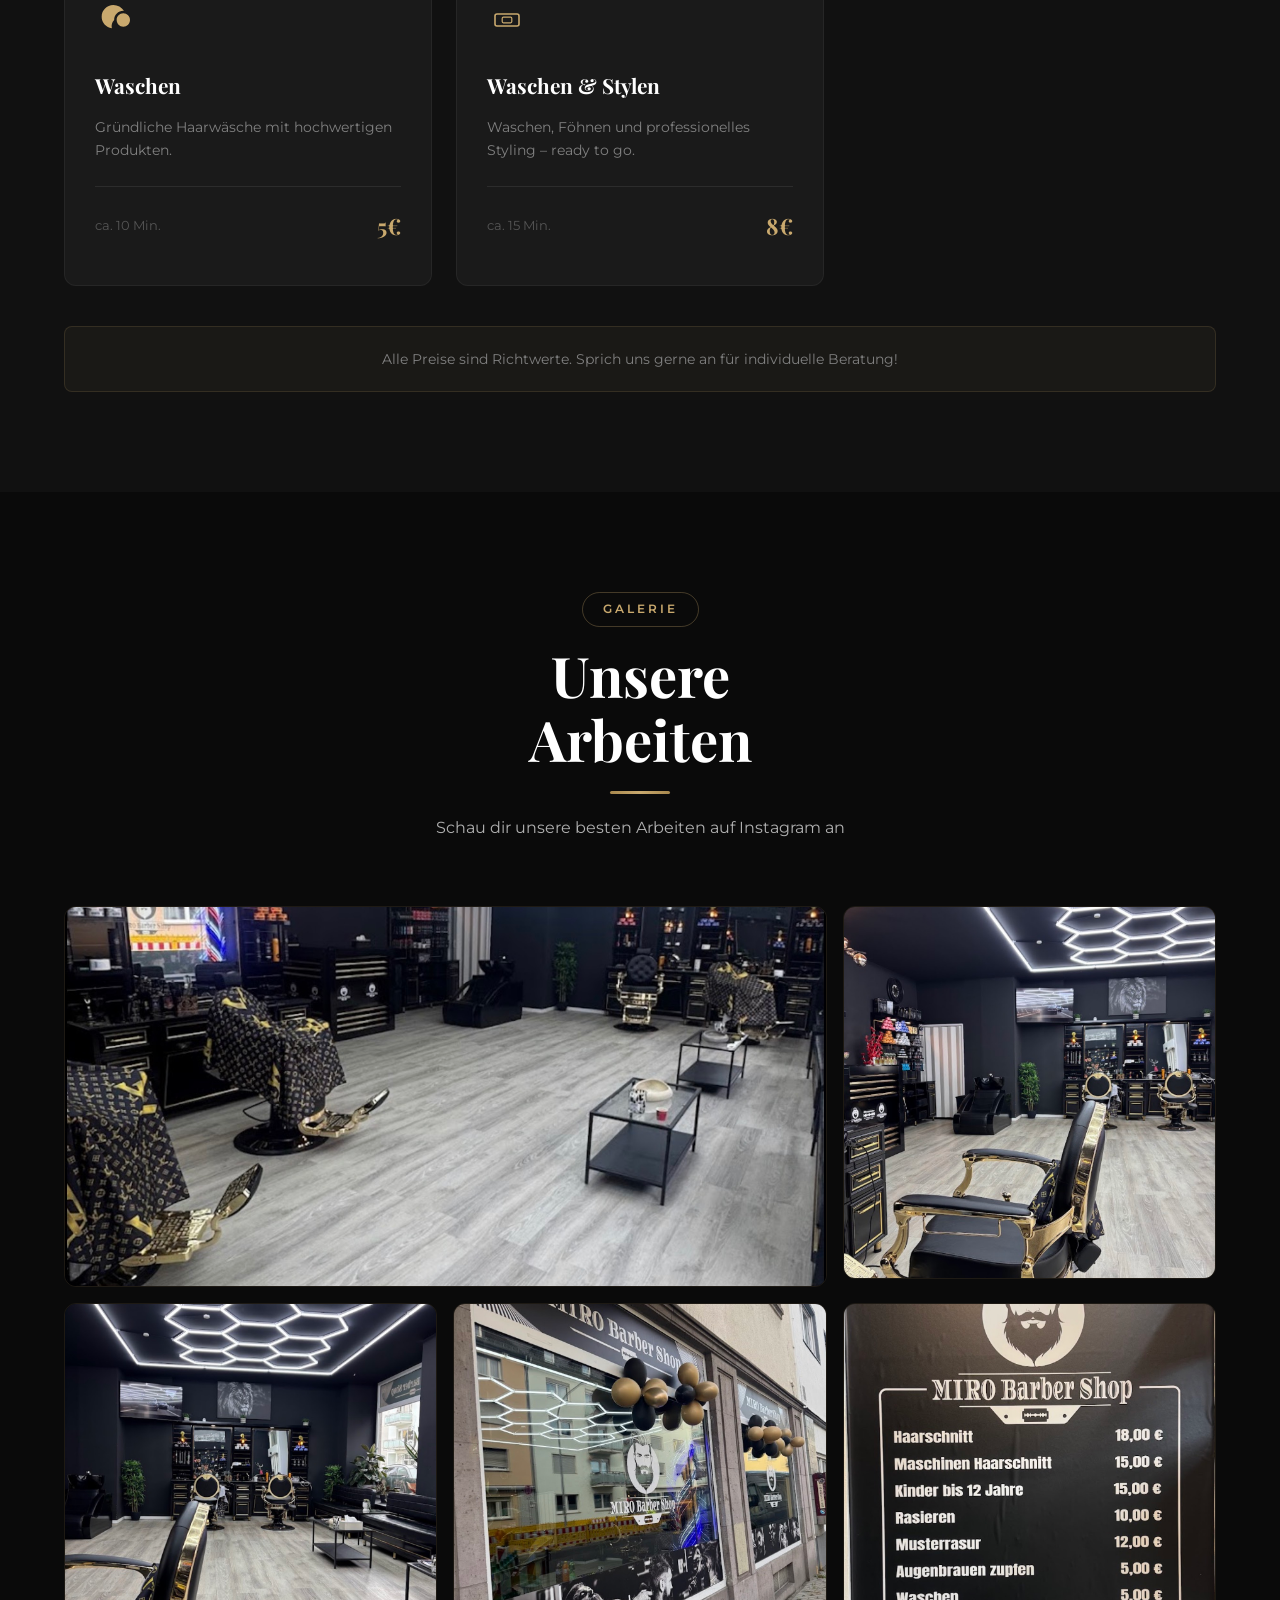
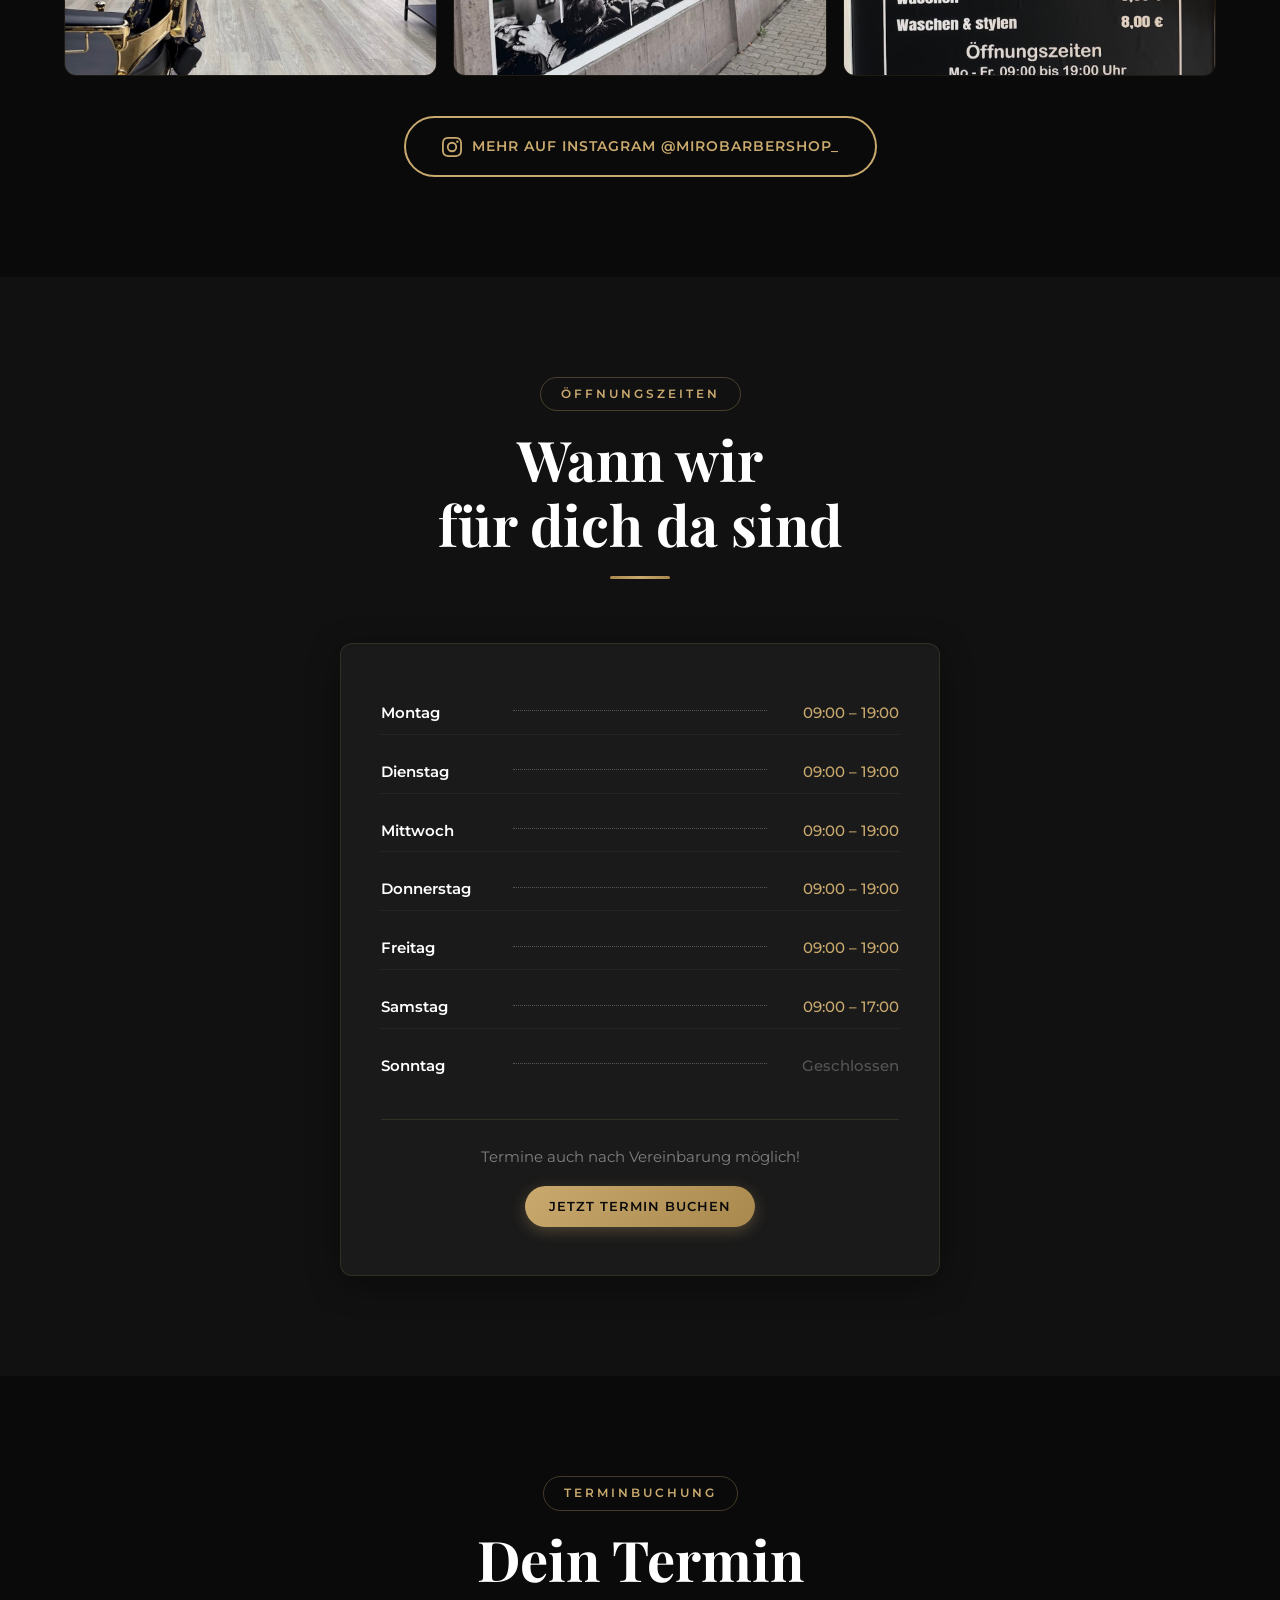
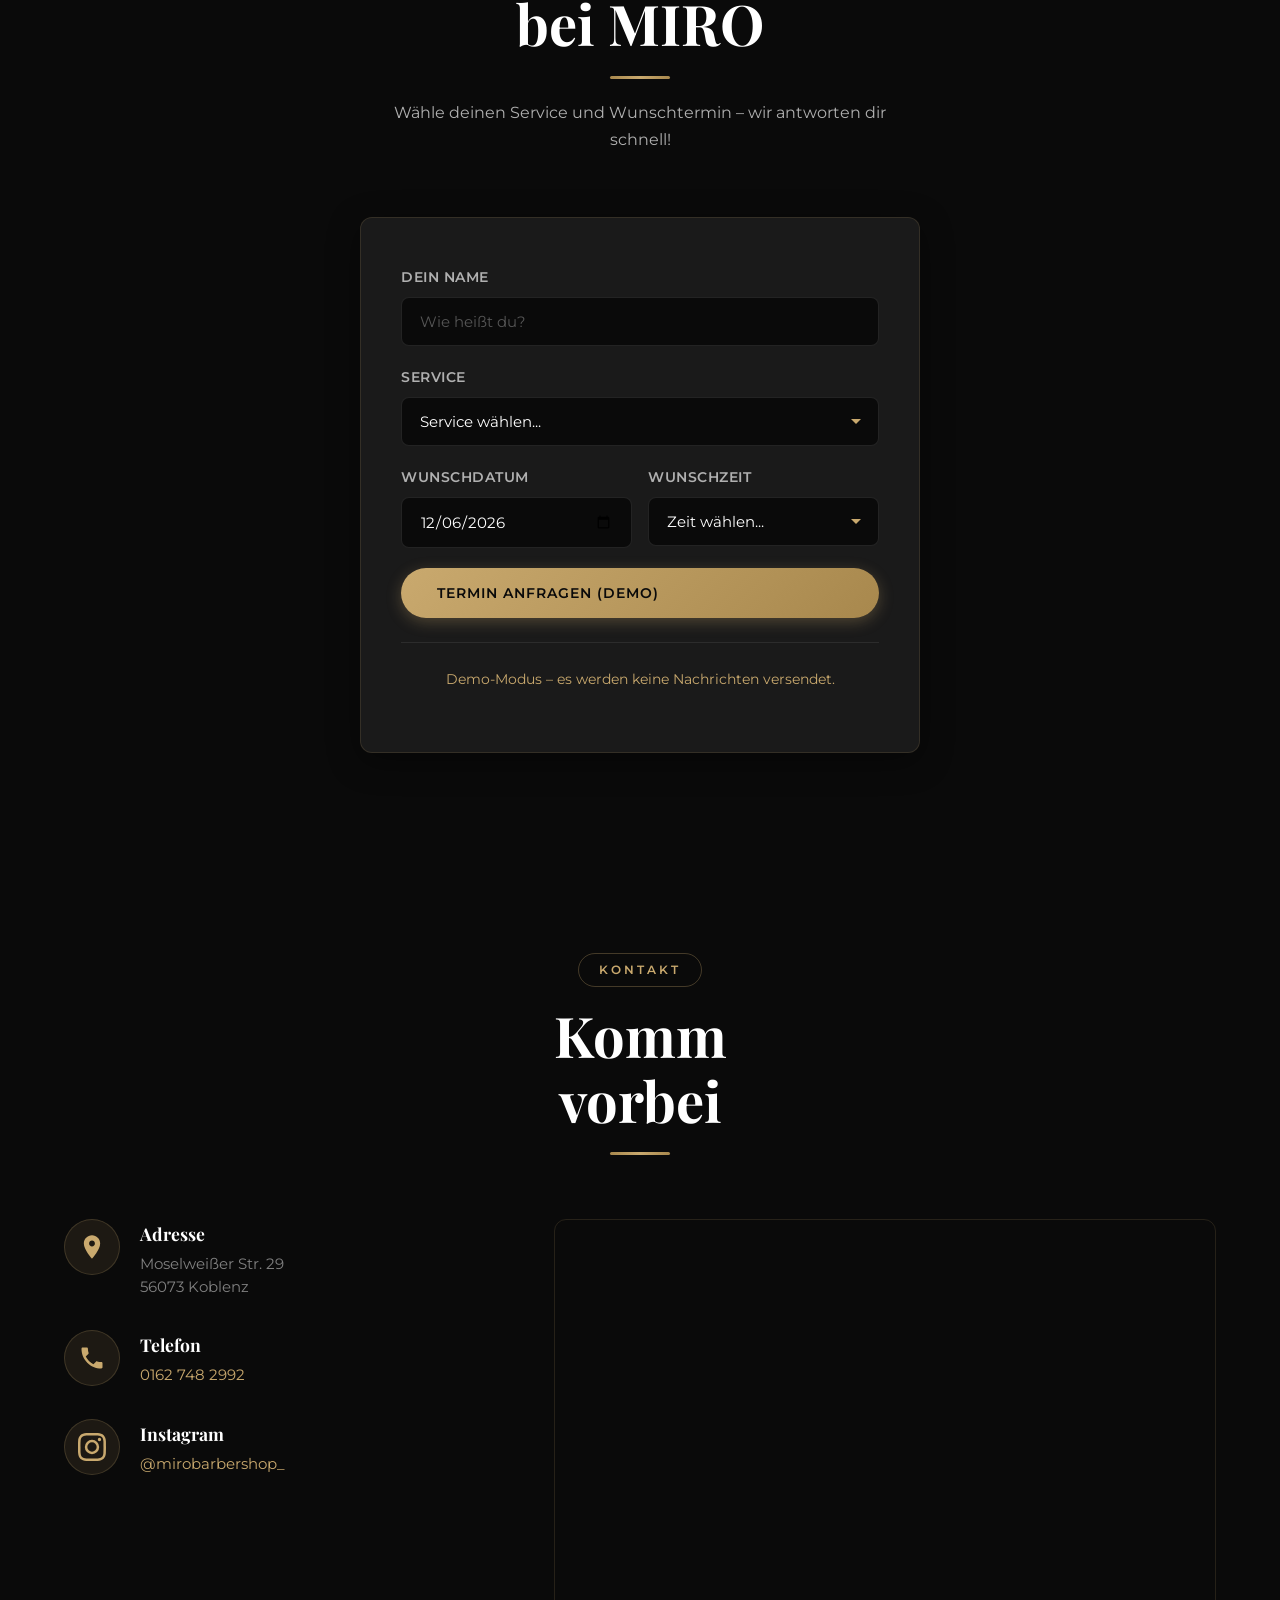
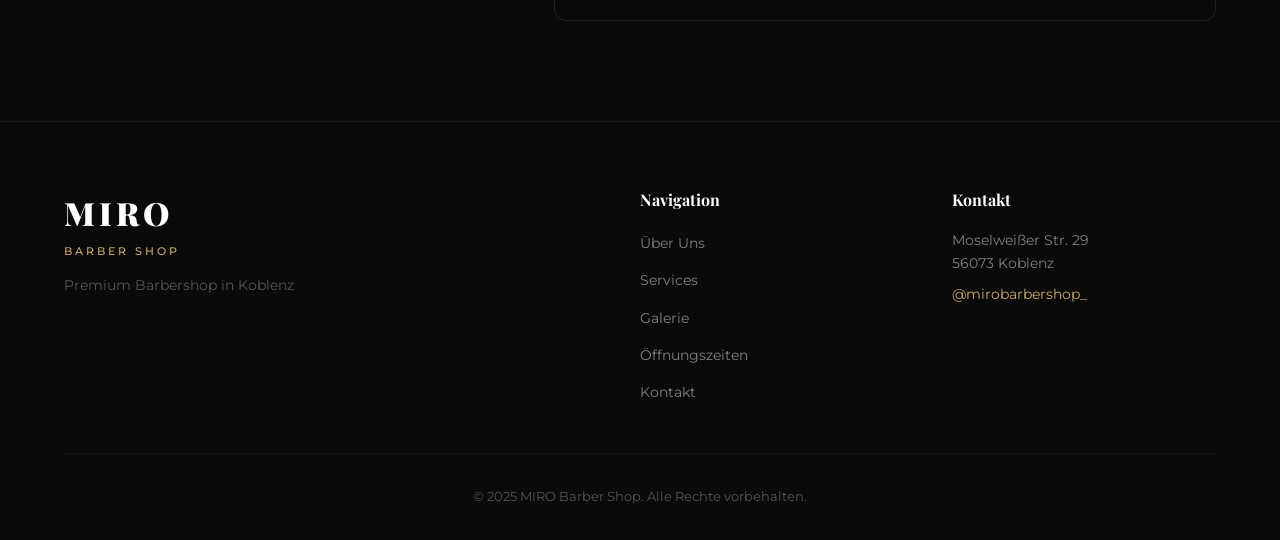
==== commit 701a28d1: "Remove blade icon from nav and golden lines from hero - text only Clean minimal look: nav shows only" ====
--- a/index.html
+++ b/index.html
@@ -20,20 +20,6 @@
   <nav class="navbar" id="navbar">
     <div class="nav-container">
       <a href="#hero" class="nav-logo">
-        <svg viewBox="0 0 200 160" class="nav-logo-icon" aria-hidden="true">
-          <defs>
-            <linearGradient id="navBladeGrad" x1="0%" y1="0%" x2="100%" y2="100%">
-              <stop offset="0%" stop-color="#e8d5b0"/>
-              <stop offset="40%" stop-color="#c9a96e"/>
-              <stop offset="100%" stop-color="#a8884d"/>
-            </linearGradient>
-          </defs>
-          <rect x="10" y="30" width="180" height="100" rx="8" ry="8" fill="url(#navBladeGrad)" stroke="#a8884d" stroke-width="2"/>
-          <rect x="20" y="40" width="160" height="80" rx="4" ry="4" fill="none" stroke="#0a0a0a" stroke-width="1.5" opacity="0.4"/>
-          <rect x="70" y="60" width="60" height="40" rx="3" ry="3" fill="#0a0a0a" stroke="#a8884d" stroke-width="1"/>
-          <circle cx="45" cy="80" r="6" fill="#0a0a0a" stroke="#a8884d" stroke-width="0.8"/>
-          <circle cx="155" cy="80" r="6" fill="#0a0a0a" stroke="#a8884d" stroke-width="0.8"/>
-        </svg>
         <div class="nav-logo-text">
           <span class="logo-text">MIRO</span>
           <span class="logo-sub">Barber Shop</span>
@@ -62,22 +48,10 @@
     <div class="barber-pole barber-pole-left"></div>
     <div class="barber-pole barber-pole-right"></div>
     <div class="hero-content">
-      <div class="hero-gold-frame">
-        <div class="gold-line-top">
-          <span class="gold-ornament-left"></span>
-          <span class="gold-diamond"></span>
-          <span class="gold-ornament-right"></span>
-        </div>
-        <h1 class="hero-title">
-          <span class="title-line title-line-1">MIRO</span>
-          <span class="title-line title-line-2">Barber Shop</span>
-        </h1>
-        <div class="gold-line-bottom">
-          <span class="gold-ornament-left"></span>
-          <span class="gold-diamond"></span>
-          <span class="gold-ornament-right"></span>
-        </div>
-      </div>
+      <h1 class="hero-title">
+        <span class="title-line title-line-1">MIRO</span>
+        <span class="title-line title-line-2">Barber Shop</span>
+      </h1>
       <div class="hero-divider">
         <span class="divider-line"></span>
         <svg class="divider-scissors" viewBox="0 0 24 24" width="24" height="24">
--- a/css/style.css
+++ b/css/style.css
@@ -164,16 +164,6 @@
   line-height: 1.1;
 }
 
-.nav-logo-icon {
-  width: 40px;
-  height: 40px;
-  transition: transform var(--transition);
-}
-
-.nav-logo:hover .nav-logo-icon {
-  transform: scale(1.1);
-}
-
 .nav-logo-text {
   display: flex;
   flex-direction: column;
@@ -371,63 +361,6 @@
   padding: 0 24px;
 }
 
-.hero-gold-frame {
-  display: flex;
-  flex-direction: column;
-  align-items: center;
-  gap: 12px;
-  margin-bottom: 24px;
-}
-
-.gold-line-top,
-.gold-line-bottom {
-  display: flex;
-  align-items: center;
-  justify-content: center;
-  gap: 16px;
-  width: 100%;
-  max-width: 400px;
-}
-
-.gold-ornament-left,
-.gold-ornament-right {
-  flex: 1;
-  height: 1px;
-  background: linear-gradient(90deg, transparent, var(--gold));
-}
-
-.gold-ornament-right {
-  background: linear-gradient(90deg, var(--gold), transparent);
-}
-
-.gold-diamond {
-  width: 8px;
-  height: 8px;
-  background: var(--gold);
-  transform: rotate(45deg);
-  flex-shrink: 0;
-  box-shadow: 0 0 12px rgba(201, 169, 110, 0.5);
-}
-
-.gold-line-top {
-  animation: goldFadeIn 1.2s ease-out both;
-}
-
-.gold-line-bottom {
-  animation: goldFadeIn 1.2s 0.3s ease-out both;
-}
-
-@keyframes goldFadeIn {
-  from {
-    opacity: 0;
-    transform: scaleX(0);
-  }
-  to {
-    opacity: 1;
-    transform: scaleX(1);
-  }
-}
-
 .hero-title {
   display: flex;
   flex-direction: column;
@@ -1383,10 +1316,6 @@
     letter-spacing: 4px;
   }
 
-  .gold-line-top,
-  .gold-line-bottom {
-    max-width: 280px;
-  }
 
   .service-card {
     padding: 28px 20px;
